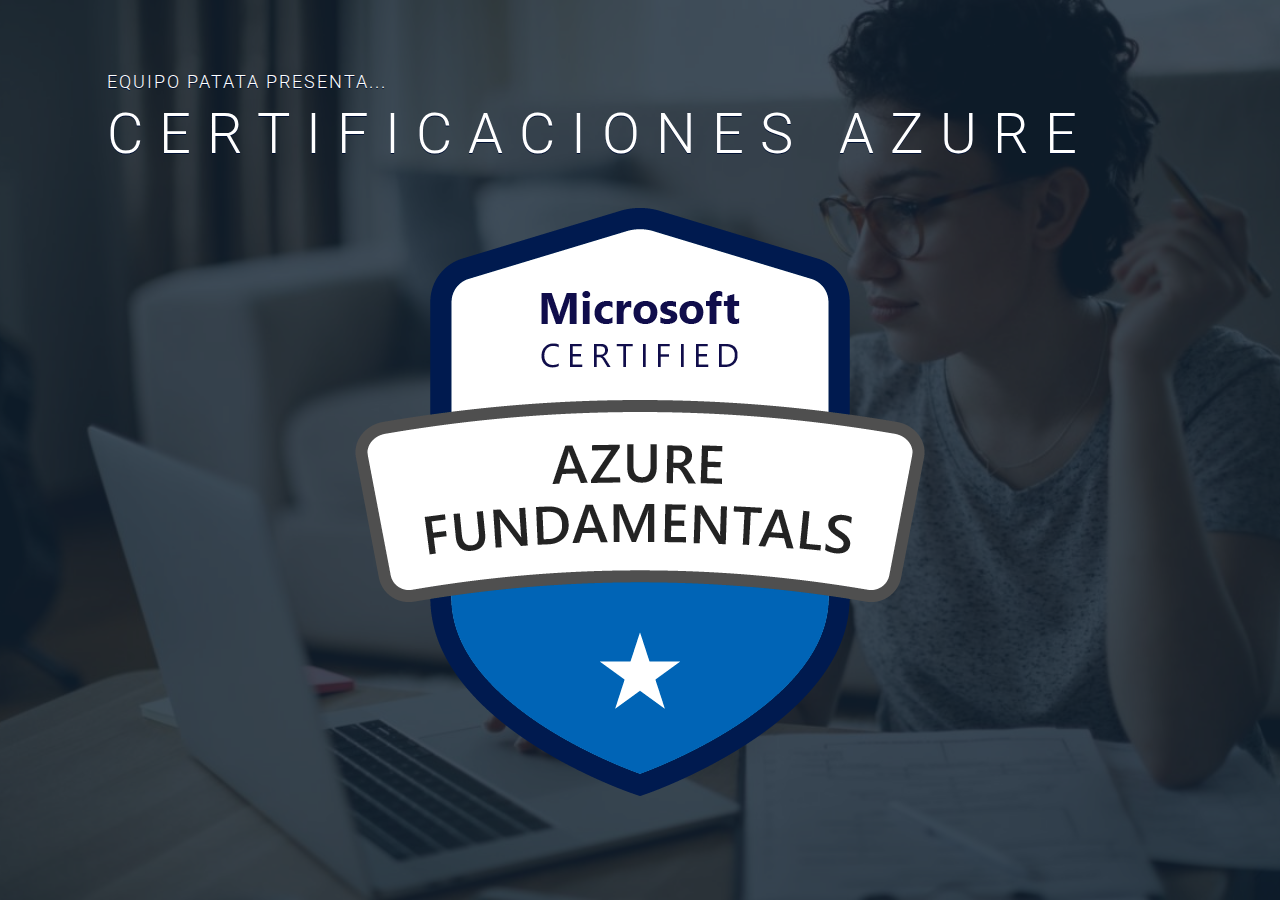
==== index.html @ 3c36c212 "slides añadidos" ====
<!doctype html>
<html lang="es" prefix="og: http://ogp.me/ns#">
  <head>
    <meta charset="utf-8">
    <meta name="viewport" content="width=device-width, initial-scale=1">
    <link rel="shortcut icon" href="static/images/favicons/azure.png">
    <!-- SEO -->
    <title>Certificaciones Azure</title>
    <meta name="description" content="Certificaciones Azure">

    <!-- URL CANONICAL -->
    <!-- <link rel="canonical" href="http://your-url.com/"> -->

    <!-- Google Fonts -->
    <link href="https://fonts.googleapis.com/css?family=Roboto:100,100i,300,300i,400,400i,700,700i%7CMaitree:200,300,400,600,700&amp;subset=latin-ext" rel="stylesheet">

    <!-- CSS WebSlides -->
    <link rel="stylesheet" type='text/css' media='all' href="static/css/webslides.css">

    <!-- Optional - CSS SVG Icons (Font Awesome) -->
    <link rel="stylesheet" type='text/css' media='all' href="static/css/svg-icons.css">

    <!-- Android -->
    <meta name="mobile-web-app-capable" content="yes">
    <meta name="theme-color" content="#333333">

  </head>
  <body class="fondo1">

    <main role="main">
      <article id="webslides" class="vertical">
        <!-- Quick Guide
          - Each parent <section> in the <article id="webslides"> element is an individual slide.
          - Vertical sliding = <article id="webslides" class="vertical">
          - <div class="wrap"> = container 90% / <div class="wrap size-50"> = 45%;
        -->

        <section class="bg-black-blue aligncenter">
          <span class="background dark" style="background-image:url(./static/images/background.jpeg)"></span>
            <!--.wrap = container (width: 90%) with fadein animation -->
            <div class="wrap">
              <p class="text-subtitle">Equipo patata presenta...</p>
              <h1 class="text-landing">Certificaciones Azure</h1>
              <p><img class="aligncenter" src="./static/images/logos/azure.png"> </p>
            </div>
            <!-- .end .wrap -->
          </section>
        <section>
            <ul class="flexblock border">
                <li>
                  <!--div required = padding li or li>a-->
                  <div>
                    <h3><a href="#slide=3">Certificación Azure AZ-900</a></h3>
                    <ol>
                      <li class="alignleft"><img src="static/images/logos/AZ900FUN.png" alt="AZ-900" width="150"></li>
                    </ol>
                  </div>
                </li>
                <li>
                    <!--div required = padding li or li>a-->
                    <div>
                      <h3><a href="#slide=36">Certificación Azure AZ-104</a></h3>
                      <ol>
                        <li><img src="static/images/logos/AZ-104.png" alt="AZ-104" width="150" text-align="center"></li>
                      </ol>
                    </div>
                  </li>
            </ul>
        </section>
        <section>
          <!--.wrap = container (width: 90%) -->
          <div class="wrap size-50 aligncenter">
            <h2 style="text-align: center;"><strong>Certificación Azure AZ-900</strong></h2>
            <img class="aligncenter" src="static/images/logos/AZ900FUN.png" alt="AZ-900" width="300">
            </section><section>
            <h2><strong>Descripción de la informatica en la nube</strong></h2>
            <h4>Definicion de informatica en la nube</h4>
            <p>La informatica en la nube es la prestacion de servicios informaticos (software, base de datos, servidores y conexiones a red), a traves de internet.
              Esto significa que los usuarios finales pueden acceder a software y aplicaciones desde cualquier punto donde se encuentren.</p>
            <h4>Descripcion del modelo de responsabilidad compartida</h4>
            <p>El modelo de responsabilidad compartida son las preocupaciones de seguridad que enfrenta el proveedor independientemente del modelo de servicio y las preocupaciones de seguridad que enfrenta el cliente que utiliza el servicio en la nube
              La seguridad de la nube es responsabilidad del CSP, y la seguridad en la nube es de los clientes</p>
              <h4>Definición de modelos de nube, incluidos públicos, privados e híbridos</h4>
            <p>Un modelo de implementacion en la nube es una “configuracion” de los parametros del entorno de la nube, como el tamaño de almacenamiento, la accesibilidad y el propietario.</p>
          </section>
          <section>
            <h4>Existen tres modelos principales:</h4>
            <ul>
              <li><strong>Nube pública</strong>
              <ul><li>La nube publica esta disponible para todo el mundo y los datos se almacenan en servidores de terceros como podria ser los servidores de Azure</li>
              <li>Una ventaja podria ser que los clientes no compran su propio hardware (servidores)</li>
              <li>Una desventaja es que los datos se almacenan en servidores externos y no sabemos donde se guardan los datos y quien tiene acceso a ellos.</li></ul>
            </li>
            </ul>
            <ul>
              <li><strong>Nube privada</strong>
              <ul>
                  <ul><li>La nube privada solo esta disponible para una empresa, los datos se almacenan dentro del firewall</li></ul>
              <li>Una ventaja es que solo un conjunto de personas tienen el permiso para acceder a los datos</li>
              </ul></li>
            </ul>
            <ul>
              <li><strong>Nube hibrida</strong>
              <ul><li>La nube hibrida utiliza las nubes privadas para almacenar los datos mas sensibles y nubes publicas para las menos sensibles</li>
              <li>Este modelo solo lo implementan las compañias que suelen dividir sus datos.</li></ul>
              </li>
              <li style="text-align: center;list-style-type: none;"><img src="static/images/Red.svg" alt="Red" width="500"></li>
            </ul>
            </section><section>
            <h3 style="text-align: center;"><strong>Identificación de los casos de uso adecuados para cada modelo de nube</strong></h3>
            <ul>
              <li style="text-align: center;list-style-type: none;"><strong>Las nubes publicas:</strong></li>
              <li>Aplicaciones web, sitios estaticos, desarrollo y pruebas, big data y analisis, aplicaciones de IoT</li>
              <li>ofrece escalabilidad y recursos compartidos</li>
            </ul>
            <ul>
              <li style="text-align: center;list-style-type: none;"><strong>Las nubes privadas:</strong></li>
              <li>Industrias reguladas, cargas de trabajo críticas, seguridad sensible y aplicaciones personalizadas o heredadas</li>
              <li>Proporciona mayor control y seguridad</li>
            </ul>
            <ul>
              <li style="text-align: center;list-style-type: none;"><strong>Las nubes híbridas:</strong></li>
              <li>Útil para cargas de trabajo con escalabilidad variable, recuperación ante desastres, seguridad y aplicaciones que requieren baja latencia</li>
              <li>Combina las caracteristicas de las nubes publicas y privadas</li>
            </ul>
            </section><section>
            <h4><strong>Descripción del modelo basado en el consumo</strong></h4>
            <p>El modelo basado en el consumo es un enfoque en el cual los recursos informaticos se utilizan según la demanda y se pagan en funcion del uso.</p>
            <p>En lugar de pagar por recursos fijos o capacidades preestablecidas, los clientes pagan solo por los recursos que realmente consumen.</p>
            <h4><strong>Comparación de los modelos de precios en la nube</strong></h4>
            <table>
              <tr>
                <th>Servicio/Proveedor</th>
                <th>AWS</th>
                <th>Azure</th>
                <th>GCP</th>
              </tr>
              <tr>
                <td colspan="4"><p style="text-align: center;">Computación (VM)</p></td>
              </tr>
              <tr>
                <td>Instancia EC2 (por hora)</td>
                <td>Desde $0.01</td>
                <td>Desde $0.008</td>
                <td>Desde $0.006</td>
              </tr>
              <tr>
                <td  colspan="4"><p style="text-align: center;">Almacenamiento</p></td>
              </tr>
              <tr>
                <td>Almacenamiento S3 (por GB/mes)</td>
                <td>Alrededor de $0.023</td>
                <td>Alrededor de $0.0185</td>
                <td>Alrededor de $0.2</td>
              </tr>
              <tr>
                <td>Almacenamiento de Blobs (por GB/mes)</td>
                <td>Alrededor de $0.03</td>
                <td>Alrededor de $0.03</td>
                <td>Alrededor de $0.026</td>
              </tr>            
            </table>
            </section><section>
            <h3><strong>Descripción de la informática sin servidor (FaaS)</strong></h3>
            <p>Se trata de un modelo de desarrollo directamente en la nube sin la necesidad de gestionar servidores.
            <br>En lugar de tener que gestionar servidores todo el tiempo, escriben funciones que se ejecutan solo cuando se necesitan, en respuesta a eventos específicos.
            <br>Las funciones se ejecutan en respuesta a eventos como solicitudes web o cambios en la base de datos.</p>
            <h2><strong>Descripción de las ventajas de usar servicios en la nube</strong></h2>
            <ul>
              <li>Descripción de las ventajas de la alta disponibilidad y la escalabilidad en la nube</li>
              <li>Descripción de las ventajas de la confiabilidad y la previsibilidad en la nube</li>
              <li>Descripción de las ventajas de la seguridad y la gobernanza en la nube</li>
              <li>Descripción de las ventajas de la capacidad de administración en la nube</li>
              </section><section>
              <li style="text-align: center;list-style-type: none;"><h4>Descripción de las ventajas de la alta disponibilidad y la escalabilidad en la nube</h4></li>
              <li>La alta disponibilidad es la capacidad de un sistema para estar continuamente funcionando durante un período largo o permamanente donde se garantiza al 99%.</li>
              <li style="text-align: center;list-style-type: none;"><img src="static/images/Whatsapp.png" alt="Whatsapp" width="350"></li>
              <li>La escalabilidad permite tener una cantidad de espacio suficiente para no tener que preocuparnos .</li>
              <li style="text-align: center;list-style-type: none;"><img src="static/images/Stonks.png" alt="Stonks" width="350"></li>
            </ul>
            </section><section>
            <ul>
              <li style="text-align: center;list-style-type: none;"><h4>Descripción de las ventajas de la confiabilidad y la previsibilidad en la nube</h4></li>
              <li><p>La confiabilidad es lo que permite darnos la seguridad ante un possible error u otro tipo de acciones al 99%.</p></li>
              <li style="text-align: center;list-style-type: none;"><img src="static/images/Red.png" alt="Red" width="300"></li>
              <li style="text-align: center;list-style-type: none;"><p><strong>La previsibilidad se centra darnos una experiencia positiva.</strong></p></li>
              <li style="text-align: center;list-style-type: none;"><img src="static/images/PokemonGo.png" alt="PokemonGo" width="400"></li>
            </ul>
          </section><section>
            <ul>
              <li style="text-align: center;list-style-type: none;"><h4>Descripción de las ventajas de la seguridad y la gobernanza en la nube</h4></li>
              <li><p>La seguridad en la nube tiene el fin de garantizar la protección de los datos.</p></li>
              <li style="text-align: center;list-style-type: none;"><img src="static/images/Fortnite.png" alt="Fortnite" width="400"></li>
              <li style="text-align: center;list-style-type: none;"><p><strong>La gobernanza de la nube es un conjunto de reglas, procesos e informes que guían a su organización a seguir las prácticas recomendadas.</strong></p></li>
            </ul>
            <ul>
            </section><section>
              <li style="text-align: center;list-style-type: none;"><h4>Descripción de las ventajas de la capacidad de administración en la nube</h4></li>
              <li>La capacidad en la nube es la cantidad de espacio que se nos otorga y tenemos como ventaja:</li>
              <li>Copias de seguridad.</li>
              <li>Seguridad y respaldo de datos.</li>
              <li>Reducción de costos operativos.</li>
              <li>Flexibilidad en precios y escalabilidad.</li>
              <li>Usabilidad y accesibilidad.</li>
              <li>Simplifica el trabajo remoto. </li>
              <li>Múltiples usuarios.</li>
              <li style="text-align: center;list-style-type: none;"><p><strong>La administración en la nube es un proceso de mantener el control  de la infraestructura, los recursos y los servicios de computación en la nube en entornos de nube.</p></strong></li>
            </ul>
          </section><section>
            <h2><strong>Descripción de los tipos de servicio en la nube</strong></h2>
            <ul>
              <li>Descripción de la infraestructura como servicio (Iaas)</li>
              <li>Descripción de la plataforma como servicio (PaaS)</li>
              <li>Descripción del software como servicio (SaaS)</li>
              <li style="text-align: center;list-style-type: none;"><img src="static/images/img1.png" alt="img1" width="500"></li>
            </section><section>
              <li style="text-align: center;list-style-type: none;"><h4>Descripción de la infraestructura como servicio (Iaas)</h4></li>
              <li>Consiste en  alquilar servicios de infraestructura en la nube como servicios individuales de un proveedor de servicios en la nube, incluidos servidores, máquinas virtuales, recursos de redes y almacenamiento.</li>
              <li style="text-align: center;list-style-type: none;"><p><strong>Un ejemplo claro que tenemos es Pc componentes.</strong></p></li>
              <li style="text-align: center;list-style-type: none;"><img src="static/images/PcComponentes.png" alt="PcComponentes" width="250"></li>
            </ul>
          </section><section>
            <ul>
              <li style="text-align: center;list-style-type: none;"><h4>Descripción de la plataforma como servicio (PaaS)</h4></li>
              <li><p>Consiste es un entorno en la nube integral que incluye todo lo que los desarrolladores necesitan para crear, ejecutar y gestionar aplicaciones, desde servidores y sistemas operativos hasta redes, almacenamiento, middleware, herramientas y más.</p></li>
              <li style="text-align: center;list-style-type: none;"><p><strong>Un ejemplo claro que tenemos es Google Workspace  , basicamente pagamos por una plataforma que contiene ciertas aplicaciones como el drive o el correo electronico y otras herramientas de colaboración.</strong></p></li>
              <li style="text-align: center;list-style-type: none;"><img src="static/images/GoogleWorkspace.png" alt="GoogleWorkspace" width="400"></li>
              <li style="text-align: center;list-style-type: none;"><p><strong>Otro ejemplo claro que tenemos es Microsoft Azure App Service , basicamente tambien pagamos por una plataforma que nos aporta crear y alojar aplicaciones web, back-ends móviles y API RESTful en el lenguaje de programación que sea sin tener que administrar la infraestructura.</strong></p></li>
              <li style="text-align: center;list-style-type: none;"><img src="static/images/AzureAppService.png" alt="AzureAppService" width="200"></li>
            </ul>
          </section><section>
            <ul>
              <li style="text-align: center;list-style-type: none;"><h4>Descripción del software como servicio (SaaS)</h4></li>
              <li><p>Es un modelo de software basado en la nube que ofrece aplicaciones a los usuarios finales a través de un navegador de Internet.</p></li>
              <li style="text-align: center;list-style-type: none;"><p><strong>Un ejemplo claro que tenemos es netflix, basicamente lo que se hace es alquilar mensualmente o anuealmente un software a provedores de servicios externos.</strong></p></li>
              <li style="text-align: center;list-style-type: none;"><img src="static/images/Netflix.png" alt="Netflix" width="300"></li>
              <li style="text-align: center;list-style-type: none;"><p><strong>Otro ejemplo claro que tenemos es Dazn, basicamente lo que se hace es alquilar mensualmente o anuealmente un software a provedores de servicios externos.</strong></p></li>
              <li style="text-align: center;list-style-type: none;"><img src="static/images/DAZN.png" alt="DAZN" width="250"></li>
            </ul>
          </section><section>
            <h2><strong>Descripción de los principales componentes arquitectónicos de Azure</strong></h2>
            <ul>
              <li>Describir las regiones de Azure, los pares de regiones y las regiones soberanas</li>
              <li>Describir las zonas de disponibilidad</li>
              <li>Describir los centros de datos de Azure</li>
              <li>Descripción de los recursos y grupos de recursos de Azure</li>
              <li>Describir las suscripciones</li>
              <li>Describir los grupos de administración</li>
            </ul>
            <h4>Describir las regiones de Azure, los pares de regiones y las regiones soberanas</h4>
            <p><strong>Hay muchas regiones en todos los continentes que proporcionan alta disponibilidad para proteger las aplicaciones y los datos frente a errores del centro de datos.</strong></p>
            <ul>
              <li style="text-align: center;list-style-type: none;"><img src="static/images/maparedes.png" alt="maparedes" width="300"></li>
            </ul>
            <p><strong>Las regiones soberanas son Azure China 21Vianet y Azure Government - EE. UU.</strong></p>
          </section><section>
            <h4><strong>Describir las zonas de disponibilidad</strong></h4>
            <p>Las zonas de disponibilidad son grupos separados de centros de datos dentro de una región. 
              Las zonas de disponibilidad están lo suficientemente cerca para tener conexiones de baja latencia a otras zonas de disponibilidad.</p>
            <ul>
              <li style="text-align: center;list-style-type: none;"><img src="static/images/maparedes.png" alt="maparedes" width="300"></li>
            </ul>
            <h4><strong>Describir los centros de datos de Azure</strong></h4>
            <p>Un centro de datos de Azure basicamente es un edificio muy grande en el que se encuentran ubicados los equipos informáticos necesarios para procesar y almacenar toda la información de un negocio.</p>
            <ul>
              <li style="text-align: center;list-style-type: none;"><img src="static/images/Servidores.png" alt="Servidores" width="300"></li>
            </ul>
          </section><section>
            <h4><strong>Descripción de los recursos y grupos de recursos de Azure</strong></h4>
            <p>Los recursos son elementos administrables que están disponibles a través de Azure.</p>
            <p>Un grupo de recursos es un contenedor que almacena los recursos relacionados con una solución de Azure.</p>
            <ul>
              <li style="text-align: center;list-style-type: none;"><img src="static/images/Administracion.png" alt="Administracion" width="400"></li>
            </ul>
            <h4><strong>Describir las suscripciones</strong></h4>
            <p>Las suscripciones de Azure son una agrupación de recursos con un propietario asignado que es responsable de la facturación y de la administración de los permisos.</p>
            <ul>
              <li style="text-align: center;list-style-type: none;"><img src="static/images/suscripciones.png" alt="suscripciones" width="400"></li>
            </ul>
          </section><section>
            <h4><strong>Describir los grupos de administración</strong></h4>
            <p>Los grupos de administración son contenedores que ayudan a administran el acceso, las directivas y el cumplimiento de varias suscripciones.</p>
            <ul>
              <li style="text-align: center;list-style-type: none;"><img src="static/images/GruposAdministracion.png" alt="GruposAdministracion" width="550"></li>
            </ul>
          </section><section>
            <h2><strong>Descripcion de los servicios de proceso y redes de Azure</strong></h2>
            <p>Comparación de los tipos de proceso, incluidos los contenedores, las máquinas virtuales y las funciones</p>
            <h4>Máquinas Virtuales (VMs):</h4>
            <p>Este servicio proporciona maquinas virtuales en la nube</p>
            <ul>
              <li style="text-align: center;list-style-type: none;"><img src="static/images/Vms.png" alt="Vms" width="500"></li>
            </ul>
          </section><section>
            <h4>Azure Kubernetes Service (AKS):</h4>
            <p>Este servicio simplifica la implementacion y administracion de aplicaciones en contenedores</p>
            <ul>
              <li style="text-align: center;list-style-type: none;"><img src="static/images/AKS.png" alt="AKS" width="300"></li>
            </ul>
          </section><section>
            <h4>Azure Container Instances (ACI):</h4>
            <p>Permite ejecutar contenedores sin tener que gestionar la infraestructura subyacente.</p>
            <ul>
              <li style="text-align: center;list-style-type: none;"><img src="static/images/ACI.png" alt="ACI" width="300"></li>
            </ul>
            <h4>Azure App Service:</h4>
            <p>Proporciona una plataforma completamente administrada para el desarrollo, la implementación y la escalabilidad de aplicaciones web.</p>
            <ul>
              <li style="text-align: center;list-style-type: none;"><img src="static/images/AzureAppService.png" alt="AzureAppService" width="300"></li>
            </ul>
          </section><section>
            <h2><strong>Descripción de las opciones de máquina virtual, como Azure Virtual Machines, Azure Virtual Machine Scale Sets, conjuntos de disponibilidad y Azure Virtual Desktop</strong></h2>
            <h4>Azure Virtual Machines (VM):</h4>
            <p>son máquinas virtuales flexibles que se ejecutan en la nube de Microsoft Azure.</p>
            
            <h4>Azure Virtual Machine Scale Sets:</h4>
            <p>Permite implementar y administrar un conjunto de maquinas virtuales identicas. Estos se escalan automaticamente según la carga de trabajo.</p>
            
            <h4>Conjuntos de disponibilidad (Availability Sets):</h4>
            <p>Estos ayudan a garantizar la alta disponibilidad y la toleranciaa a fallos de las aplicaciones que se ejecutan en las maquinas virtuales:
              Estan diseñados para distribuir las maquinas de una manera en la que reduzca el riesgo de fallos</p>
            </section><section>
              <h2><strong>Descripción de los recursos necesarios para las máquinas virtuales</strong></h2>
            <p>Depende del uso al que le vayas a dar a la maquinas virtuales.</p>
            <p>Por ejemplo, las MV Serie A las mas usadas son:</p>

            <table>
              <tr>
                <th>Serie A</th>
                <th>Configuración de CPU:</th>
                <th>Configuración de Memoria:</th>
                <th>Almacenamiento:</th>
              </tr>
              <tr>
                <td>Standard_A2</td>
                <td>Núcleos de CPU: 2.</td>
                <td>RAM: 4 GB.</td>
                <td>Disco Temporal: 20 GB (SSD).</td>
              </tr>
              <tr>
                <td>Standard_A4</td>
                <td>Núcleos de CPU: 8.</td>
                <td>RAM: 14 GB.</td>
                <td>Disco Temporal: 40 GB (SSD).</td>
              </tr>
              <tr>
                <td>Standard_A8</td>
                <td>Núcleos de CPU: 8.</td>
                <td>RAM: 56 GB.</td>
                <td>Disco Temporal: 160 GB (SSD).</td>
              </tr>            
            </table>
          </section><section>
            <p>De las Series B son:</p>

            <table>
              <tr>
                <th>Serie B</th>
                <th>Configuración de CPU:</th>
                <th>Configuración de Memoria:</th>
                <th>Almacenamiento:</th>
              </tr>
              <tr>
                <td>Standard_B2s</td>
                <td>Núcleos de CPU: 2.</td>
                <td>RAM: 4 GB.</td>
                <td>Disco Temporal: 16 GB (SSD).</td>
              </tr>
              <tr>
                <td>Standard_B4ms</td>
                <td>Núcleos de CPU: 4.</td>
                <td>RAM: 16 GB.</td>
                <td>Disco Temporal: 32 GB (SSD).</td>
              </tr>
              <tr>
                <td>Standard_B8ms</td>
                <td>Núcleos de CPU: 8.</td>
                <td>RAM: 32 GB.</td>
                <td>Disco Temporal: 64 GB (SSD).</td>
              </tr>            
            </table>
            <p>De las Serie F son:</p>

            <table>
              <tr>
                <th>Serie F</th>
                <th>Configuración de CPU:</th>
                <th>Configuración de Memoria:</th>
                <th>Almacenamiento:</th>
              </tr>
              <tr>
                <td>Standard_F4s</td>
                <td>Núcleos de CPU: 4.</td>
                <td>RAM: 8 GB.</td>
                <td>Disco Temporal: 32 GB (SSD).</td>
              </tr>
              <tr>
                <td>Standard_F8s</td>
                <td>Núcleos de CPU: 8.</td>
                <td>RAM: 16 GB.</td>
                <td>Disco Temporal: 64 GB (SSD).</td>
              </tr>
              <tr>
                <td>Standard_F16s</td>
                <td>Núcleos de CPU: 16.</td>
                <td>RAM: 32 GB.</td>
                <td>Disco Temporal: 128 GB (SSD).</td>
              </tr>            
            </table>
          </section><section>
            <h2>Descripción de las opciones de hospedaje de aplicaciones, incluidas las aplicaciones web, los contenedores y las máquinas virtuales</h2>
            <p>Azure proporciona diferentes formas de hospedar y ejecutar las aplicaciones en funcion de sus necesidades.</p>
            <p>De las que mas se utilizan son:</p>
            <ul>
              <li>Azure App Service</li>
              <li>Azure Functions</li>
              <li>Azure Kubernetes Service (AKS)</li>
              <li>Azure Virtual Machines (VMs)</li>
              <li>Azure Batch</li>
            </ul>
            <p>Una opcion de hospedaje que nos deberia ser familiar es: (VMs).</p>
          </section><section>
            <p>Que son maquinas virtuales en la nube.</p>
            <ul>
              <li style="text-align: center;list-style-type: none;"><img src="static/images/Azure-Virtual-Machine-2.webp" alt="Azure-Virtual-Machine-2" width="300"></li>
            </ul>
          </section><section>
            <h3><strong>Descripción de las redes virtuales, incluido el propósito de Azure Virtual Networks, las subredes virtuales de Azure, el emparejamiento, Azure DNS, VPN Gateway y ExpressRoute</strong></h2>
            <p><strong>Azure Virtual Networks (Redes Virtuales de Azure):</strong></p>
            <p>Es un servicio de azure que permite crear redes privadas en la nube, proporciona aislamiento de recursos, control sobre la conectividad y una extension de la infraestructura de red local a la nube</p>
            <p><strong>Subredes virtuales de Azure:</strong></p>
            <p>puedes dividir las redes en subredes para organizar y segmentar los recursos dentro de la virtualNet.</p>
            <p><strong>Emparejamiento de Red (VNet Peering):</strong></p>
            <p>permite conectar dos virtualNets dentro de la misma region de azure, esto facilita la comunicación directa entre recursos de VNets emparejadas ( como si estuviesen en la misma red)</p>
          </section><section>
            <p><strong>Azure DNS:</strong></p>
            <p>Este servicio proporciona nombres de dominio en la nube.</p>
            <p><strong>VPN Gateway:</strong></p>
            <p>Este servicio permite establecer conexiones seguras y cifradas entre redes locales y redes virtuales de azure</p>
            <p><strong>ExpressRoute:</strong></p>
            <p>Este servicio permite una conexión desde la infraestructura local hasta Microsoft, para tener una conexion mas rapida, mas fiable y con menor lllatencia en comparacion a el acceso publico a traves de internet</p>
          </section><section>
            <h4>Definir puntos de conexión públicos y privados</h4>
            <p><strong>Puntos de conexión públicos:</strong></p>
            <p>Son como se exponen los servicios y recursos a través de la Internet pública. Los usuarios y aplicaciones pueden acceder a estos servicios utilizando direcciones IP públicas</p>
            <p><strong>Ejemplo:</strong></p>
            <p>Un sitio web público hospedado en Azure App Service con una dirección URL accesible desde Internet</p>
            <p><strong>Puntos de conexión Privados:</strong></p>
            <p>Se refiere a la configuración de servicios y recursos para que solo sean accesibles desde redes privadas</p>
            <p><strong>Ejemplo:</strong></p>
            <p>Una base de datos en Azure configurada con un punto de conexión privado solo accesible desde dentro de una red virtual específica</p>
          </section><section>
            <h2><strong>Descripción de los servicios de almacenamiento de Azure</strong></h2>
            <ul>
              <li>Comparación de los servicios de almacenamiento de Azure</li>
              <li>Descripción de los niveles de almacenamiento</li>
              <li>Descripción de las opciones de redundancia</li>
              <li>Descripción de las opciones de la cuenta de almacenamiento y los tipos de almacenamiento</li>
              <li>Identificación de opciones para mover archivos, incluidos AzCopy, Explorador de Azure Storage y Azure File Sync</li>
              <li>Descripción de las opciones de migración, incluidas Azure Migrate y Azure Data Box</li>
            </ul>
            <h4><strong>Comparación de los servicios de almacenamiento de Azure</strong></h4>
            <p>Si comparamos los servicios de almacenamiento de Azure por ejemplo con los de AWS básicamente es que Amazon tiene una mayor cuota de mercado en la nube que Azure. 
              AWS ofrece más productos y servicios en la nube que Azure.</p>
            <h4><strong>Descripción de los niveles de almacenamiento</strong></h4>
            <p>Los niveles de almacenamiento se usan para que pueda almacenar los datos de blobs de la manera más rentable en función de cómo se usen.</p>
          </section><section>
            <h4><strong>Descripción de las opciones de redundancia</strong></h4>
            <p>Las opciones de redundancia garantiza que tus datos estarán disponibles incluso durante una interrupción regional.</p>
            <p>En caso de interrupción se podra conectar a otra zona cercana.</p>
            <ul>
              <li style="text-align: center;list-style-type: none;"><img src="static/images/GlobalDataCenter.png" alt="GlobalDataCenter" width="600"></li>
            </ul>
          </section><section>
            <h4><strong>Descripción de las opciones de la cuenta de almacenamiento y los tipos de almacenamiento</strong></h4>
            <p>La cuenta de almacenamiento proporciona un espacio de nombres único para los datos de Azure Storage que es accesible desde cualquier lugar del mundo mediante HTTP o HTTPS.</p>
            <p>Tipos de almacenamiento:</p>
            <ul>
              <li>Almacenamiento de archivos para acceso distribuido.</li>
              <li>Streaming de audio y vídeo.</li>
              <li>Almacenamiento de datos para copia de seguridad y restauración, recuperación ante                                                         desastres y archivado.</li>
              <li>Almacenamiento de datos para el análisis en local o en un servicio hospedado de Azure.</li>
            </ul>
            <h4><strong>Identificación de opciones para mover archivos, incluidos AzCopy, Explorador de Azure Storage y
              Azure File Sync</strong></h4>
              <p>Azure File Sync transforma Windows Server en una caché rápida de los recursos compartidos de archivos de Azure.</p>
              <p>Explorador de Azure Storage nos permite buscar cualquier tipo de archivo de azure.</p>
              <p>Azure File Sync permite la sincronización de Windows Server con un recurso compartido de archivos de Azure.</p>
            
              <h4><strong>Descripción de las opciones de migración, incluidas Azure Migrate y Azure Data Box</strong></h4>
              <p>La migracion a la nube es el proceso de mover las aplicaciones y los datos desde una ubicación.<br>
              Azure Migrate proporciona un centro de conectividad para realizar el seguimiento de la detección, evaluación y migración a Azure de las aplicaciones y cargas de trabajo locales.<br>
              Azure Data Box Gateway es una solución de almacenamiento que permite enviar fácilmente datos a Azure.</p>
            </section><section>
              <h2><strong>Descripción de la identidad, el acceso y la seguridad de Azure</strong></h2>
              <h4><strong>Descripción de los servicios de directorio en Azure, incluidos Microsoft Entra ID y Microsoft Entra Domain Services</strong></h4>
              <p>
                Microsoft Entra ID es una solución de gestión de acceso e identidad basada en la nube.

                Microsoft Entra Domain Services proporciona servicios de dominio a directorios (LDAP) y autenticación Kerberos/NTLM.
              </p>
              <h4><strong>Descripción de los métodos de autenticación en Azure, incluido el inicio de sesión único (SSO),la autenticación multifactor (MFA) y la autenticación sin contraseña</strong></h4>
                <p>
                  El SSO es un proceso de autenticación de usuarios que ahorra tiempo y es muy seguro.<br>
                  <img src="./static/images/SSO.png" width="500px" height="500px"><br>
                  MFA es un proceso de autentificación que agrega una capa de protección al proceso de inicio de sesión.<br>

                  La autentificación sin contraseña nos permite iniciar sesión sin tener que poner contraseña y pudiendo poner otro tipo de método de acceso como acceso biometrico.
                </p>
              </section><section>
              <h4><strong>Descripción de las identidades externas de Azure, incluidas las de negocio a negocio (B2B) y de
                negocio a cliente (B2C)</strong></h4>
                <p>
                  El B2B es una colaboración de Microsoft Entra que permite compartir de forma segura las aplicaciones y los servicios de su empresa con usuarios.<br>

                  El B2C es una solución de administración de acceso a las identidades de los clientes (CIAM) que permite que los clientes se registren e inicien sesión en sus aplicaciones.
                </p>
              <h4><strong>Describir el acceso condicional de Microsoft Entra</strong></h4>
                <p>
                  Es una herramienta que ayuda a organizaciones a controlar cómo los usuarios acceden a los recursos.
                </p>
              <h4><strong>Describir el control de acceso basado en roles (RBAC) de Azure</strong></h4>
                <p>
                  RBACes una función de seguridad para controlar el acceso de usuarios a tareas que están restringidas al superusuario.
                </p>
              <h4><strong>Descripción del concepto de Confianza cero</strong></h4>
                <p>
                  Es una estrategia de alto nivel que supone que las personas, los dispositivos y los servicios que intentan acceder a los recursos de la empresa, incluso aquellos dentro de la red, no son automáticamente de confianza.<br>
                  <img src="./static/images/ConfianzaCero.png" style="text-align: center;">
                </p>
              </section><section>
              <h4><strong>Descripción del propósito del modelo de defensa en profundidad</strong></h4>
                <p>
                  Basicamente consiste en usar varias medidas de seguridad para proteger la integridad de la información de Azure.<br>
                  <img src="./static/images/modelo defensa.png">
                </p>
              <h4><strong>Descripción del propósito de Microsoft Defender for Cloud</strong></h4>
                <p>
                  Proporciona información general sobre los ataques, eventos sospechosos y malintencionados que se producen en entornos en la nube.<br>
                  <img src="./static/images/DefenderCloud.png" width="500px" height="500px">
                </p>
              </section><section>
              <h2><strong>Descripción de la administración de costos en Azure</strong></h2>
              <h4><strong>Descripción de los factores que pueden afectar a los costos en Azure</strong></h4>
                <p>
                  Los cuatro principales factores de los costos son:
                    <ul>
                      <li>Desventajas de optimización de costos con confiabilidad</li>
                      <li>Desventajas de optimización de costos con seguridad</li>
                      <li>Desventajas de optimización de costos con excelencia operativa</li>
                      <li>Desventajas de optimización de costos con eficiencia del rendimiento</li>
                    </ul>
                    <img src="./static/images/Costos1.png" style="width: 550px; height: 400px;">
                </p>
              </section><section>
              <h4><strong>Comparación de la calculadora de precios y la calculadora del costo total de propiedad (TCO)</strong></h4>
                <p>
                  La calculadora de precios calcula el costo del clúster mientras que la TCO se encarga de evaluar los costes y beneficios directos e indirectos relacionados con la compra de cualquier componente de IT.
                </p>
              <h4><strong>Descripción de la funcion de administración de costos de Azure</strong></h4>
                <p>
                  Es el proceso en el que se planifican y controlan eficazmente los costos implicados en su negocio.
                </p>
              <h4><strong>Descripción de la finalidad de las etiquetas</strong></h4>
                <p>
                  La finalización de las etiquetas es ayudar a identificar los recursos en función de la configuración que sean importantes para su organización.
                </p>
              <h2><strong>Descripción de las características y herramientas de Azure para la gobernanza y el cumplimiento</strong></h2>
              <h4><strong>Descripción del propósito de Microsoft Purview en Azure</strong></h4>
                <p>
                  Microsoft purview tiene como objetivo proporcionar una solucion integral para la gestion, descubrimiento y gobierno de datos en las organizaciones, para facilitar la toma de decisiones.<br>
                  <img src="./static/images/Purview.png" style="width: 400px; height: 200px;">
                </p>
              </section><section>
              <h4><strong>Describir el propósito de Azure Policy</strong></h4>
                <p>
                  El principal proposito de Azure Policy es aplicar, auditar y garantizar que que se cumplen las politicas en nuestros recursos de la nube.<br>
                  <img src="./static/images/Azure Policy Modify Effect.png" style="width: 600px; height: 400px;">
                </p>
              <h4><strong>Describir el propósito de bloqueos de recursos</strong></h4>
                <p>
                  Los bloqueos de recursos de Azure tiene como proposito evitar la modificacion accidental o la eliminacion de recursos criticos en nuestro entorno en la nube.<br>
                </p>
              </section><section>
              <h2><strong>Descripción de las características y herramientas para administrar e implementar recursos de Azure</strong></h2>
              <h4><strong>Descripción de Azure Portal</strong></h4>
                <p>
                  Azure portal es la interfaz web principal para administrar recursos y servicios en la plataforma de azure. Además, ofrece una una interfaz intuitiva y fácil de usar para usuarios de diferentes niveles de experencia. <br>
                  <img src="./static/images/Azure Portal.png" style="width: 800px; height: 400px;">
                </p>
              </section><section>
              <h4><strong>Descripción de Azure Cloud Shell, incluida la Interfaz de la línea de comandos de Azure (CLI) de Azure y Azure PowerShell</strong></h4>
                <p>
                  <strong>Azure Cloud Shell</strong><br>
                  Es un entorno basado en la nube que permite a los usuarios utilizar los servicios de azure powershell o azure CLI sin necesidad de instalarlas en nuestras maquinas locales.<br>

                  <strong>CLI</strong><br>
                  Es una herramienta de lineas de comandos que permite a los usuarios interactuar con los servicios y recursos de Microsoft de Azure mediante comandos de texto.<br>

                  Los usuarios necesitan instalar la herramientas en su entorno local y registrarse con su cuenta de azure <br>

                  <strong>Azure PowerShell</strong><br>
                  Es un conjunto de modulos y comandos que permiten a los usuarios administrar y automatizar recursos en Microsoft Azure utilizando PowerShell.<br>
                </p>
              <h4><strong>Descripción del propósito de Azure Arc</strong></h4>
                <p>
                  Azure Arc es una tecnologia de microsoft que extiende la administracion y los servicios de azure mas alla del entorno de la nube pública.<br>

                  Su principal próposito es permitir que las organizaciones puedan extender las capacidades de azure a sus entornos locales, multi-nube y de borde, para brindarles una administración y operación en todas su infraestructura.
                </p>
              <h4><strong>Descripción de la infraestructura como código (IaC)</strong></h4>
                <p>
                  Es una metodología que transforma la forma en que se crea y gestiona la infraestructura utilizando código, brindando beneficios en términos de automatización, consistencia, escalabilidad y colaboración en el desarrollo y operación de sistemas.
                </p>
              </section><section>
              <h4><strong>Descripción de las plantillas de Azure Resource Manager (ARM) y ARM</strong></h4>
                <p>
                  Es el servicio de aprovisionamiento y gestión de recursos en la nube de Microsoft Azure.<br>

                  Es un servicio que implementa plantillas, que son archivos JSON que definen la infraestructura y configuración de recursos que se implementarán en Azure.<br>
                  <img src="./static/images/AzureResource1.png">
                </p>
              <h2><strong>Descripción de las herramientas de supervisión de Azure</strong></h2>
              <h4><strong>Descripcion del propósito de Azure Advisor</strong></h4>
                <p>
                  Su propósito principal es ayudar a los usuarios a aprovechar al máximo sus inversiones en Azure, ofreciendo asesoramiento en áreas clave relacionadas con el rendimiento, la confiabilidad, la seguridad y los costos. <br>
                  <img src="./static/images/AzureAdvisor.png" height="300px" width="300px">
                </p>
              </section><section>
              <h4><strong>Descripcion de Azure Service Health</strong></h4>
                <p>
                  Es un servicio que te muestra en tiempo real como estan funcionando los servicios de Azure en todo el mundo.<br>

                  Su objetivo principal es proporcionar a los usuarios y organizaciones una visibilidad instantánea y detallada sobre la integridad y el rendimiento de los servicios en la nube de Azure. <br>
                  <img src="./static/images/AzureServiceHealt.png">
                </p>
              <h4><strong>Descripcion de Azure Monitor, como Log Analytics, alertas de Azure Monitor y Application insights</strong></h4>
                <p>
                  Azure Monitor es un conjunto integral de servicios de supervisión que ayuda a los usuarios a obtener información detallada sobre el rendimiento, la disponibilidad y la eficiencia operativa de sus aplicaciones y servicios en la nube.  <br>
              <h4><strong>Log Analytics</strong></h4>
                <p>
                  Log Analytics es un servicio que recopila y analiza registros (logs) generados por los recursos de Azure y otras fuentes.<br>

                  Su objetivo es proporcionar una visión centralizada de los datos de registros para poder buscar, analizar y identificar problemas en la nube. <br>
                </p>
              </section><section>
              <h4><strong>Alertas de Azure Monitor</strong></h4>
                <p>
                  Las alertas de Azure Monitor permiten a los usuarios definir condiciones específicas y recibir notificaciones cuando esas condiciones se cumplen.<br>

                  Estas permiten la detección temprana de problemas y la toma de medidas para la nube. <br>
                </p>

              <h4><strong>Application Insights</strong></h4>
                <p>
                  Application Insights se centra en la supervisión y el análisis del rendimiento de las aplicaciones..<br>

                  Este servicio proporciona insights (información) detallados sobre cómo se comportan y funcionan las aplicaciones, identificando cuellos de botella, errores y patrones de uso. <br>
                </p>
              <p><a href="#slide=2"><strong>Volver</strong></a></p>
        </section>
        <section>
          <!--.wrap = container (width: 90%) -->
          <div class="wrap size-50 aligncenter">
            <h2><strong>Certificación Azure AZ-104</strong></h2>
            <ul>
              <li style="text-align: center;list-style-type: none;"><img src="static/images/logos/AZ-104.png" alt="AZ-104" width="300"></li>
            </ul>
            <h2>Describir las regiones de Azure, los pares de regiones y las regiones soberanas</h2>
          </section><section>
            <p><strong>¿Qué es y para que sirve?</strong></p>
            <p>Este examen mide su capacidad para realizar las siguientes tareas técnicas: administrar las identidades y la gobernanza de Azure; implementar y administrar el almacenamiento; implementar y administrar recursos de proceso de Azure; implementar y administrar redes virtuales; y supervisar y mantener los recursos de Azure.</p>
            <h4><strong>Administrar usuarios y grupos de Microsoft Entra</strong></h4>
            <ul>
              <li><strong>Creación de usuarios y grupos</strong></li>
              <p>En nuestro Azure Active Directory podemos crear, añadir, eliminar y modificar los usuarios o grupos. Por ejemplo, en una empresa cada trabajador tiene su propio usuario y pertenecerá al grupo del departamento en el que trabaja.</p>
              <li style="text-align: center;list-style-type: none;"><img src="static/images/MicrosoftEntra.png" alt="MicrosoftEntra" width="600"></li>
            </section><section>
              <li><strong>Administración de propiedades de usuario y grupo.</strong></li>
              <p>El administrador podrá gestionar las propiedades que tendrá de cada grupo o usuarios, por ejemplo asignarle un nombre, contraseña, permisos, capetas compartidas, privilegios, tipos de grupos, etc.</p>
              <li style="text-align: center;list-style-type: none;"><img src="static/images/MicrosoftEntra2.png" alt="MicrosoftEntra2" width="600"></li>
              <li><strong>Administrar licencias en Microsoft Entra ID</strong></li>
              <p>Microsoft Entra ID es un servicio de administración de identidades y acceso basado en la nube que permite a los empleados acceder a recursos externos. Entre los recursos de ejemplo se incluyen Microsoft 365, Azure Portal y miles de otras aplicaciones SaaS.</p>
              <li style="text-align: center;list-style-type: none;"><img src="static/images/MicrosoftEntra3.png" alt="MicrosoftEntra3" width="600"></li>
              <p>El administrador puede asignar licencias a un grupo de usuarios que pertenecen a un departamento de una empresa, por ejemplo un grupo de seguridad en el que hay 1000 usuarios y le asigna licencias de Office 365 Enterprise E3 a todo el departamento. Después se debe comprobar en el apartado de licencias que se haya asignado correctamente.</p>
            </section><section>
              <li style="text-align: center;list-style-type: none;"><img src="static/images/MicrosoftEntra4.png" alt="MicrosoftEntra4" width="600"></li>
              <p>En el caso de que indique en su estado que ha habido un error podemos ver más información la columna asignaciones erróneas. La columna Motivo principal del error contiene la causa del error. Puede que un usuario ya tenga una licencia que le asigna otro grupo al que pertenece y esta nueva licencia que le otorga otro grupo entra en conflicto. Habría que quitarlo del grupo anterior para que Microsoft Entra ID se la asigne correctamente.</p>
              <li style="text-align: center;list-style-type: none;"><img src="static/images/MicrosoftEntra5.png" alt="MicrosoftEntra5" width="600"></li>
              <li><strong>Administración de usuarios externos.</strong></li>
              <p>La gestión de identidad y acceso (Control de acceso IAM) es un modo de saber quién es un usuario y qué tiene permiso para hacer. El administrador puede ponerle un rol, por ejemplo, de suscriptor a un usuario invitado y le dará los permisos que considere. Como que tenga acceso al un grupo específico.</p>
              <li style="text-align: center;list-style-type: none;"><img src="static/images/MicrosoftEntra6.png" alt="MicrosoftEntra6" width="600"></li>
            </section><section>
              <p>A través de el email del invitado se le enviará la notificación de la invitación, una vez termine se debe eliminar al usuario invitado de la asignación de roles y de Microsoft Entra ID</p>
              <li style="text-align: center;list-style-type: none;"><img src="static/images/MicrosoftEntra7.png" alt="MicrosoftEntra7" width="600"></li>
              <li style="text-align: center;list-style-type: none;"><img src="static/images/MicrosoftEntra8.png" alt="MicrosoftEntra8" width="600"></li>
            </section><section>
              <li><strong>Configuración del autoservicio de restablecimiento de contraseña (SSPR)</strong></li>
              <p>SSPR permite a los usuarios restablecer su contraseña de forma segura usando los mismos métodos que usan para la autenticación multifactor de Microsoft Entra sin necesidad de que intervenga el administrador o soporte técnico.</p>
              <li style="text-align: center;list-style-type: none;"><img src="static/images/SSPRUserFlow.png" alt="SSPRUserFlow" width="600"></li>
              <p>En las propiedades dentro de protección tenemos la opción de restablecimiento de contraseña, si no está visible el grupo que queremos indicamos que “ninguno” y seleccionaremos el grupo de Microsoft Entra, como SSPR-Test-Group.</p>
              <li style="text-align: center;list-style-type: none;"><img src="static/images/MicrosoftEntra9.png" alt="MicrosoftEntra9" width="600"></li>
            </section><section>
              <p>Luego en métodos de autentificación indicaremos el número de métodos queremos que use. Esta información la puede proporcionar el administrador o el usuario desde el portal de registro.</p>
              <li style="text-align: center;list-style-type: none;"><img src="static/images/Puntos.png" alt="Puntos" width="500"></li>
            </ul>
          </section><section>
            <h2>Administración del acceso de usuarios a los recursos de Azure</h2>
            <ul>
              <li>Administración de roles de Azure integrados.</li>
              <p>Las asignaciones de roles sirven para controlar el acceso a los recursos de Azure. El control de acceso se basa en el rol de Azure (Azure RBAC) tiene varios roles integrados de Azure que se pueden asignar a usuarios, grupos, entidades de servicio e identidades administradas.</p>
              <li style="text-align: center;list-style-type: none;"><img src="static/images/Azure.png" alt="Azure" width="600"></li>
              <p>Los roles integrados tienen unos permisos específicos para cada uno de ellos, si no satisfacen las necesidades concretas de la organización se pueden crear roles personalizados de Azure propios.
                Puede buscar permisos por palabra clave, como permisos de máquina virtual o de facturación. También puede descargar todos los permisos como un archivo CSV y, a continuación, buscar en este archivo.</p>
            </ul>
          </section><section>
            <h2>Administración del acceso de usuarios a los recursos de Azure</h2>
            <ul>
              <li><strong>Administración de roles de Azure integrados.</strong></li>
            </ul>
            <p>Las asignaciones de roles sirven para controlar el acceso a los recursos de Azure. El control de acceso se basa en el rol de Azure (Azure RBAC) tiene varios roles integrados de Azure que se pueden asignar a usuarios, grupos, entidades de servicio e identidades administradas.</p>
            <ul>
              <li style="text-align: center;list-style-type: none;"><img src="static/images/RBAC.png" alt="RBAC" width="600"></li>
            </ul>
            <p>Los roles integrados tienen unos permisos específicos para cada uno de ellos, si no satisfacen las necesidades concretas de la organización se pueden crear roles personalizados de Azure propios.</p>
          </section><section>
            <p>Puede buscar permisos por palabra clave, como permisos de máquina virtual o de facturación. También puede descargar todos los permisos como un archivo CSV y, a continuación, buscar en este archivo.</p>
            <ul>
              <li style="text-align: center;list-style-type: none;"><img src="static/images/Billing permissions.png" alt="Billing permissions" width="600"></li>
            </ul>
            <ul>
              <li><strong>Asignación de roles en distintos ámbitos y Interpretación de las asignaciones de acceso.</strong></li>
            </ul>
            <p>Los roles otorgan ciertos permisos, los cuales se pueden aplicar también según un ámbito y no se asigne a todo inquilino. Los recursos a los que se aplica una asignación de funciones también es un ámbito.</p>
            <ul>
              <li><strong>Ámbito Inquilino:</strong></li>
            </ul>
            <p>Los permisos o rol para una persona en concreto.</p>
            <ul>
              <li><strong>Ámbito administrativo:</strong></li>
            </ul>
            <p>Otorgar un rol a una unidad administrativa, por ejemplo Departamento de soporte técnico.</p>
            <ul>
              <li style="text-align: center;list-style-type: none;"><img src="static/images/FIMDEV.png" alt="FIMDEV" width="600"></li>
            </ul>
          </section><section>
            <ul>
              <li style="text-align: center;list-style-type: none;"><img src="static/images/Billing admin.png" alt="Billing admin" width="600"></li>
            </ul>
            <ul>
              <li>Ámbito en la aplicación:</li>
            </ul>
            <p>En este caso, hay que buscar la aplicación que deseamos y luego le aplicamos el rol, seleccionando a los usuarios o el grupo a los que se quiera asignar este rol. </p>
            <ul>
              <li style="text-align: center;list-style-type: none;"><img src="static/images/Testapp.png" alt="Testapp" width="600"></li>
            </ul>
          </section><section>
            <h2><strong>Implementación y administración de Azure Policy</strong></h2>
            <p>Azure Policy es un servicio de microsoft que nos permite administrar políticas de gestión y garantizar que se cumplan. Estas políticas pueden estar referidas a medidas de seguridad o incluso gestión de costes y recursos.</p>
            <ul>
              <li style="text-align: center;list-style-type: none;"><img src="static/images/AzurePolicy.png" alt="AzurePolicy" width="600"></li>
            </ul>
          </section><section>
            <h2><strong>Configuración de bloqueos de recursos</strong></h2>
            <p>Un administrador puede bloquear un recurso, grupo de recursos o suscripciones para que no puedan ser eliminados o modificados. Esto invalida los permisos que pueda tener un usuario.
              Esto podemos realizarlo a nivel gráfico añadiendo lo bloqueo a Eliminar y Solo Lectura. Y en línea de comandos se llama <strong>CanNotDelete</strong> y <strong>ReadOnly</strong>.</p>
              <ul>
                <li style="text-align: center;list-style-type: none;"><img src="static/images/ExampleGroup.png" alt="ExampleGroup" width="300"></li>
              </ul>
              <ul>
                <li style="text-align: center;list-style-type: none;"><img src="static/images/ProtetDocument.png" alt="ProtetDocument" width="600"></li>
              </ul>
            </section><section>
              <h2><strong>Aplicación y administración de etiquetas en recursos</strong></h2>
              <p>Las etiquetas son elementos que nos permiten identificar, a modo organizativo, los recursos. </p>
              <ul>
                <li style="text-align: center;list-style-type: none;"><img src="static/images/demoGroup.png" alt="demoGroup" width="600"></li>
              </ul>
              <ul>
                <li style="text-align: center;list-style-type: none;"><img src="static/images/EditTags.png" alt="EditTags" width="600"></li>
              </ul>
            </section><section>
              <h2><strong>Administración de grupos de recursos</strong></h2>
              <p>Un grupo de recursos nos permite almacenar de forma relacionada distintos recursos. Estos nos permiten ubicar los recursos en un mismo lugar.</p>
              <ul>
                <li style="text-align: center;list-style-type: none;"><img src="static/images/ResourceGroups.png" alt="ResourceGroups" width="600"></li>
              </ul>
              <h2><strong>Administración de suscripciones</strong></h2>
              <p>Las suscripciones permiten administrar y gestionar los servicios utilizados, permitiendo controlar los gastos, gestionar el acceso a los costos, organizar los recursos y mantener las políticas de la empresa, dentro de los límites definidos de facturación.</p>
              <ul>
                <li style="text-align: center;list-style-type: none;"><img src="static/images/Adminsuscripciones.png" alt="Adminsuscripciones" width="600"></li>
              </ul>
            </section><section>
              <h2><strong>Planificación para administrar costos de Azure</strong></h2>
              <p>Para calcular el coste de un servicio Azure podemos utilizar tres herramientas:</p>
              <ul>
                <li>Calculadora de precios de Azure</li>
                <li>Hoja de precios de Azure</li>
                <li>Portal de Azure</li>
              </ul>
              <h4><strong>Calculadora de precios</strong></h4>
              <ul>
                <li style="text-align: center;list-style-type: none;"><img src="static/images/CalculadoraPrecios.png" alt="CalculadoraPrecios" width="600"></li>
              </ul>
            </section><section>
              <h4><strong>Hoja de precios Azure</strong></h4>
              <ul>
                <li style="text-align: center;list-style-type: none;"><img src="static/images/HojaPreciosAzure.png" alt="HojaPreciosAzure" width="800"></li>
              </ul><h4><strong>Portal de Azure</strong></h4>
              <ul>
                <li style="text-align: center;list-style-type: none;"><img src="static/images/PortalAzure.png" alt="PortalAzure" width="600"></li>
              </ul>
            </section><section>
              <h2><strong>Supervisión de los costos de Azure</strong></h2>
              <p>Para supervisar los costos podemos utilizar dos herramientas:</p>
              <ul>
                <li>Análisis de costos</li>
                <li>Alertas de presupuesto y de costos</li>
              </ul>
              <h4><strong>Análisis de costos</strong></h4>
              <ul>
                <li style="text-align: center;list-style-type: none;"><img src="static/images/AnalisisCostes.png" alt="AnalisisCostes" width="600"></li>
              </ul>
            </section><section>
              <h4><strong>Alertas de presupuesto y de costos</strong></h4>
              <ul>
                <li style="text-align: center;list-style-type: none;"><img src="static/images/CostbyMonths.png" alt="CostbyMonths" width="600"></li>
              </ul>
              <h4><strong>Facturación</strong></h4>
              <ul>
                <li style="text-align: center;list-style-type: none;"><img src="static/images/Facturacion.png" alt="Facturacion" width="800"></li>
              </ul>
            </section><section>
              <h4><strong>Grupos de administración de Azure</strong></h4>
              <p>Los grupos de administración permiten aplicar directivas a un grupo. Estas directivas se aplicarían a las suscripciones y recursos anidados permitiendo únicamente realizar las tareas a los grupos permitidos.</p>
              <ul>
                <li style="text-align: center;list-style-type: none;"><img src="static/images/Management.png" alt="Management" width="600"></li>
              </ul>

              <h4><strong>Configuración de redes virtuales y firewalls de Azure Storage</strong></h2>
              <p>Permite configurar las reglas del firewall en tu cuenta de almacenamiento para permitir o denegar el acceso a determinadas direcciones IP o rangos de direcciones IP. Esto ayuda a asegurar que solo las aplicaciones o servicios específicos tengan acceso a tu almacenamiento.</p>
              <ul>
                <li style="text-align: center;list-style-type: none;"><img src="static/images/Configredes.png" alt="Configredes" width="600"></li>
              </ul>
            </section><section>
              <h4><strong>Creación y uso de tokens de firma de acceso compartido (SAS)</strong></h4>
              <p>Los tokens de firma de acceso compartido son una forma segura de proporcionar acceso limitado y temporal a recursos de almacenamiento. Puedes generar SAS tokens para los servicios de almacenamiento y especificar permisos, duración y condiciones de acceso.</p>
              <ul>
                <li style="text-align: center;list-style-type: none;"><img src="static/images/Tokens.png" alt="Tokens" width="600"></li>
              </ul>
              <h4><strong>Configuración de las directivas de acceso almacenadas</strong></h4>
              <p>Permite utilizar directivas de acceso almacenadas para definir reglas de acceso que se aplican a todos tus contenedores o recursos de almacenamiento. Esto facilita la gestión de permisos y la implementación consistente de políticas de seguridad.</p>
              <ul>
                <li style="text-align: center;list-style-type: none;"><img src="static/images/Directivasdeacceso.png" alt="Directivasdeacceso" width="600" height="300px"></li>
              </ul>
            </section><section>
              <h4><strong>Administración de las claves de acceso</strong></h4>
              <p>Una cuenta de Azure Storage usa como credenciales un nombre de cuenta y una clave. La clave se genera automáticamente y actúa como una contraseña y no como una clave criptográfica. Key Vault se utiliza para administrar las claves de la cuenta de almacenamiento, las regenera periódicamente en una cuenta de almacenamiento y proporciona tokens de firma de acceso compartido para el acceso delegado a los recursos de la cuenta de almacenamiento.</p>
              <ul>
                <li style="text-align: center;list-style-type: none;"><img src="static/images/Clavesdeacceso.png" alt="Clavesdeacceso" width="600"></li>
              </ul>
              <h4><strong>Configuración del acceso basado en identidad para Azure Files</strong></h4>
              <p>El acceso basado en identidad para Azure Files es la capacidad de controlar y administrar el acceso a los archivos almacenados en Azure Files utilizando identidades de Azure Active Directory. Esto permite una gestión más segura y centralizada de los permisos de acceso.</p>
            <h4><strong>Creación y configuración de cuentas de almacenamiento</strong></h4>
              <p>Una cuenta de almacenamiento proporciona un espacio para almacenar datos de Azure Storage (tablas, archivos, etc) y poder acceder a ellos desde cualquier parte utilizando HTTP o HTTPS.</p>
              <ul>
                <li style="text-align: center;list-style-type: none;"><img src="static/images/Cuentasdealmacenamiento.png" alt="Cuentasdealmacenamiento" width="600"></li>
              </ul>
              
            </section><section>
              <h4><strong>Redundancia de Azure Storage</strong></h4>
              <p>La redundancia nos garantiza que la cuenta de almacenamiento no pierde los datos en caso de errores de hardware, interrupciones en la corriente eléctrica o desastres naturales. Esto lo consigue haciendo copias de seguridad.<br>
              Existen distintos tipos de redundancia:
              <ul>
                <li><strong>Redundancia en la región primaria.</strong> Replica 3 veces los datos en la región primaria. Cuando una aplicación requiere alta disponibilidad se almacena en una región secundaria.
                  <li><p><strong>Almacenamiento con redundancia local.</strong></p><img src="static/images/Priaryregion.png" alt="Priaryregion" width="200"><p>Almacena de forma sincronizada los datos tres veces dentro de una única ubicación física. Es la opción más barata.</p></li>
                  <li><p><strong>Almacenamiento con redundancia de zona.</strong></p><img src="static/images/prymariregion2.png" alt="prymariregion2" width="200"><p>Almacena los datos tres veces, pero en distintas zonas disponibles de Azure. </p></li>
                </li>
              </ul>
            </section><section>
              <p><strong>Redundancia en una región secundaria. </strong>Guarda una de las copias realizadas en la región principal en una región secundaria a muchos kilometros de distancia, así en caso de apagones generales o problemas a gran escala sigue estando disponible el recurso.</p>
              <ul>
                <li style="text-align: center;list-style-type: none;"><img src="static/images/Prymarisecondaryregion.png" alt="Prymarisecondaryregion" width="600"></li>
              </ul>
              <ul>
                <li style="text-align: center;list-style-type: none;"><img src="static/images/Prymarisecondaryregion2.png" alt="Prymarisecondaryregion2" width="600"></li>
              </ul>
            </section><section>
              <h4><strong>Cifrado de la cuenta de almacenamiento</strong></h4>
              <p>Todos los datos de la cuenta de almacenamiento se cifran automáticamente. Al escoger el servicio de Azure nos permite elegir el tipo de algoritmo de cifrado.</p>
              <ul>
                <li style="text-align: center;list-style-type: none;"><img src="static/images/cuentaalmacenamiento.png" alt="cuentaalmacenamiento" width="600"></li>
              </ul>
              <h4><strong>Transferencia de datos a Azure Storage con AzCopy</strong></h4>
              <p>Es una herramienta de línea de comandos que nos permite mover datos dentro y fuera de Azure Storage.</p>
              <ul>
                <li style="text-align: center;list-style-type: none;"><img src="static/images/Transferenciadedatos.png" alt="Transferenciadedatos" width="600"></li>
              </ul>
            </section><section>
              <h1><strong>Implementación y administración del almacenamiento (15-20 %)(3º apartado)</strong></h1>
              <h2><strong>Configuración de Azure Files y Azure Blob Storage</strong></h2>
              <ul>
                <li>Creación y configuración de un recurso compartido de archivos en Azure Storage</li>
              </ul>
              <p>Azure Storage ofrece almacenamiento de alta disponibilidad, escalable de forma masiva, duradero y seguro para una gran variedad de objetos de datos en la nube. A los objetos de datos de Azure Storage se puede acceder desde cualquier lugar del mundo a través de HTTP o HTTPS por medio de una API REST.</p>

              <ul>
                <li style="text-align: center;list-style-type: none;"><img src="static/images/ConfigAzureBlob.png" alt="ConfigAzureBlob" width="600"></li>
              </ul>
            </section><section>
              <p>Antes crear el recurso debemos saber:</p>
              <ul>
                <li>Cuáles son los requisitos de rendimiento para el recurso compartido de archivos de Azure.</li>
                <li>Cuáles son los requisitos de redundancia para el recurso compartido de archivos de Azure.</li>
                <li>Qué tamaño de recurso compartido de archivos necesita.</li>
              </ul>
              <ul>
                <li style="text-align: center;list-style-type: none;"><img src="static/images/ConfigAzureBlob.png" alt="ConfigAzureBlob" width="600"></li>
              </section><section>
              </ul>
              <p>Los recursos compartidos de archivos de Azure se implementan en cuentas de almacenamiento, que son objetos de nivel superior que representan un grupo compartido de almacenamiento.</p>
              <p>Los recursos compartidos de archivos estándar pueden implementarse en uno de los niveles estándar: optimizado para transacciones (valor predeterminado), acceso frecuente o acceso esporádico. Independientemente del nivel de acceso de blob.</p>
              <ul>
                <li style="text-align: center;list-style-type: none;"><img src="static/images/niveldeaccesodeblob.png" alt="niveldeaccesodeblob" width="600"></li>
              </ul>
            </section><section>
              <ul>
                <li><strong>Nombre:</strong> nombre del recurso compartido de archivos que se va a crear.</li>
                <li><strong>Nivel:</strong> nivel seleccionado para un recurso compartido de archivos estándar. </li>
                <li><strong>Capacidad aprovisionada:</strong> solo para recursos compartidos de archivos prémium; la capacidad aprovisionada es la cantidad que se le facturará, independientemente del uso real.</li>
                <li><strong>Copia de seguridad:</strong> la copia de seguridad se habilita/deshabilita al crear un recurso compartido de archivos de Azure mediante Azure Portal.</li>
              </ul>
              <p>Niveles:</p>
              <p><strong>Grupos de recursos (Resource Groups):</strong> En Azure, los recursos se organizan y administran en grupos de recursos. Estos grupos permiten gestionar y organizar los recursos de manera lógica y eficiente. Los recursos dentro de un grupo de recursos pueden compartir ciertas propiedades y permisos.</p>
              <ul>
                <li><strong>1.Cuentas de almacenamiento (Storage Accounts):</strong> Azure ofrece cuentas de almacenamiento que pueden contener diversos tipos de datos, como blobs, archivos, tablas y colas. Los archivos almacenados en una cuenta de almacenamiento pueden ser compartidos a través de URL de acceso y configurando permisos de acceso.</li>
                <li><strong>2.Compartir recursos mediante permisos y roles:</strong> En Azure, los permisos de acceso y los roles desempeñan un papel crucial en la administración de recursos compartidos. Puedes asignar roles a usuarios, grupos o servicios para determinar qué acciones pueden realizar en los recursos de Azure.</li>
              </ul>
            </section><section>
              <ul>
                <li><strong>Creación y configuración de un contenedor en Blob Storage</strong></li>
              </ul>
              <p>Azure Blob Storage es para almacenamiento de objetos de Microsoft en la nube. Blob Storage está optimizado para el almacenamiento de cantidades masivas de datos no estructurados. Un "blob″ es la abreviatura de Objeto grande binario.<br>
              Primero creamos una suscripción para nuestra cuenta, indicamos la nube de Azure. Luego indicamos la cuenta Azure con la que queremos trabajar desde administrador de cuentas. Una vez cerramos la sesión nos muestra todas las cuentas de Azure Storage, así como del almacenamiento local que se configuró mediante el emulador de almacenamiento Azurite o los entornos de Azure Stack.</p>
              <ul>
                <li style="text-align: center;list-style-type: none;"><img src="static/images/explorer.png" alt="explorer" width="300"></li>
              </ul>
              <p>Seleccionamos el contenedor de blobs y creamos uno, le indicamos el nombre que queremos y luego ya aparecerá en la carpeta de contenedores.</p>
            </section><section>
              <p>Blob Storage admite blobs en bloques, blobs en anexos y blobs en páginas. Los blobs en anexos se utilizan para el registro, por ejemplo, cuando desea escribir en un archivo y luego sigue agregando más información. La mayoría de los archivos almacenados en Blob Storage son blobs en bloques.</p>
              <ul>
                <li style="text-align: center;list-style-type: none;"><img src="static/images/explorer2.png" alt="explorer2" width="300"></li>
              </ul>
            </section><section>
              <p>Se pueden cargar archivos o carpetas y el tipo se Blob, en el campo ″Cargar en Carpeta″ le ponemos un nombre para la carpeta donde se guardarán los archivos que subamos. Si no, se subirán directamente al contenedor. Se irán cargando al contenedor de uno en uno, podemos verlo des de la ventana de Actividades.</p>
              <ul>
                <li style="text-align: center;list-style-type: none;"><img src="static/images/UploadFiles.png" alt="UploadFiles" width="280"></li>
              </ul>
              <p>Podemos visualizar los blobs de un contenedor seleccionando el contenedor de una cuenta.</p>
              <ul>
                <li style="text-align: center;list-style-type: none;"><img src="static/images/VisualizarBlobs.png" alt="VisualizarBlobs" width="550"></li>
              </ul>
            </section><section>
              <p>También podemos descargar y guardarlo en una ubicación local.</p>
              <ul>
                <li style="text-align: center;list-style-type: none;"><img src="static/images/downloadblobs.png" alt="downloadblobs" width="600"></li>
              </ul>
              <ul>
                <li><strong>Configuración de las capas de almacenamiento.</strong></li>
              </ul>
              <p>Debemos tener en cuenta los factores a la hora de elegir la configuración del almacenamiento para mejorar su rendimiento y la resistencia de los datos. Si elegimos mal su clase de almacenamiento podemos poner en riesgo los datos, incluso una pérdida total en caso de error de hardware o puede dar lugar a un rendimiento menos óptimo.</p>
              <p>Hay dos tipos:</p>
              <ul>
                <li><strong>Almacenamiento local: </strong>almacenamiento aprovisionado en las unidades de disco duro local de un nodo determinado. Este tipo de almacenamiento puede ser idóneo en términos de rendimiento, pero requiere un diseño específico para la redundancia de datos mediante la replicación de los datos en varios nodos.</li>
                <li><strong>Almacenamiento remoto compartido: </strong>almacenamiento aprovisionado en algún dispositivo de almacenamiento remoto (por ejemplo, un dispositivo SAN, NAS o un servicio de almacenamiento en la nube, como EBS o Azure Files). Este tipo de almacenamiento proporciona redundancia de datos automáticamente, pero generalmente no es tan rápido como puede serlo el almacenamiento local.</li>
              </ul>
            </section><section>
              <ul>
                <li><strong>Configuración de instantáneas y eliminación temporal para Azure Files</strong></li>
              </ul>
              <p>Podemos crear instantáneas de los blobs, para guardar su estado, también administrarlas en Administrar historial y Administrar instantáneas tendremos una lista que muestran las todas instantáneas . </p>
              <ul>
                <li style="text-align: center;list-style-type: none;"><img src="static/images/administrarblobs.png" alt="administrarblobs" width="600"></li>
              </ul>
              <p>Se pueden crear recursos compartidos, pero podemos indicar desde que hora y fecha estarán compartidos. También podemos eliminarlos de forma temporal habilitando la opción y luego el período de retención de recursos compartidos de archivos en días del 1 a 365 días, por lo que quedarán eliminados temporalmente.</p>
              <ul>
                <li style="text-align: center;list-style-type: none;"><img src="static/images/recursoscompartidosBlobs.png" alt="recursoscompartidosBlobs" width="600"></li>
              </ul>
              <p>En recurso compartido de archivos, habilitamos Show deleted shares (Mostrar recursos compartidos eliminados) para mostrar los recursos compartidos que se han eliminado temporalmente.</p>
            </section><section>
              <p>Desde aquí se puede seleccionar recuperar en el recurso, para que vuelva a restaurar el recurso compartido. Se puede deshabilitar la eliminación temporal.</p>
              <ul>
                <li style="text-align: center;list-style-type: none;"><img src="static/images/FileShareBlobs.png" alt="recursoscompartidosBlobs" width="600"></li>
              </ul>
            </section><section>
              <ul>
                <li><strong>Configuración de la administración del ciclo de vida de los blobs</strong></li>
              </ul>
              <p>En Administración del ciclo de vida tenemos la opción habilitar el seguimiento de hora de acceso, indicará el último acceso al blob, podemos indicar el tiempo que estará accesible.</p>
              <p>La administración del ciclo de vida de Azure Storage, basada en reglas que definen un conjunto de acciones que deben realizarse en función de si una condición se cumple o no.</p>
              <p>Condiciones:</p>
              <ul>
                <li>Número de días desde que se creó el blob.</li>
                <li>Número de días desde que el blob se modificó por última vez.</li>
                <li>Número de días desde que se accedió al blob por última vez.</li>
              </ul>
              <p>Por ejemplo , si se ha definido una acción para mover un blob de nivel de acceso frecuente al nivel de acceso esporádico si no se ha modificado durante 30 días.</p>
              
              <ul>
                <li style="text-align: center;list-style-type: none;"><img src="static/images/lifecycle.png" alt="lifecycle" width="600"></li>
              </ul>
            </section><section>
              <ul>
                <li><strong>Configuración del control de versiones de blobs</strong></li>
              </ul>

              <p>La versión de un blob es como una instantánea del estado del blob, cuando se modifica un blob la versión actual pasa a ser una versión anterior.</p>
              <p>Cuando se habilita, Azure Storage crea automáticamente una versión con un identificador único cuando se crea por primera vez un blob y cada vez que este se modifica posteriormente.</p>
              <p>Puede usar la administración del ciclo de vida para eliminar automáticamente las versiones anteriores.</p>
              <p>En Administración de datos, entramos a la pestaña de Protección de datos.</p>
              <p>En la sección Seguimiento, seleccionamos Habilitar control de versiones para blobs, y después elegimos si quiere conservar todas las versiones o eliminarlas después de un período de tiempo.</p>
              <ul>
                <li style="text-align: center;list-style-type: none;"><img src="static/images/DataProtection.png" alt="DataProtection" width="600"></li>
              </ul>
            </section><section>
              <p>En la pestaña de versiones podemos ver todas las versiones ordenadas por fecha,  incluso ver las borradas temporalmente en el caso que esto esté habilitado. Se borraran de forma permanente cuando haya pasado el tiempo indicado.</p>
              <ul>
                <li style="text-align: center;list-style-type: none;"><img src="static/images/blob1.png" alt="blob1" width="600"></li>
              </ul>
              <ul>
                <li style="text-align: center;list-style-type: none;"><img src="static/images/blob2.png" alt="blob2" width="600"></li>
              </ul>
            </section><section>
            <h2><strong>Automatización de la implementación de recursos con plantillas de Azure Resource Manager (ARM) o archivos de Bicep</strong></h2>
            <h4><strong>Interpretación de una plantilla de Azure Resource Manager o un archivo de Bicep</strong></h4>
              <p>
                Las platillas de Azure Resource nos permiten implementar la infraestructura y configuración de un proyecto como código. En la plantilla se especifican los recursos que se van a implementar y sus propiedades. <br>
                <img src="./static/images/Bicep.png" width="300"><br>
                Microsoft ha presentado otro lenguaje conocido como Bicep que ofrece unas capacidades similares a las plantillas pero con sintaxis mucho más fácil. <br>
                <img src="./static/images/Bicepfile.png" width="300"><br>
                Este lenguaje tiene algunas ventajas:
                <ul>
                  <li>Compatibilidad.</li>
                  <li>Sintaxis simple.</li>
                  <li>Resultados repetibles: Se puede implementar el mismo archivo varias veces.</li>
                  <li>Modularidad: puede dividir el código en módulos.</li>
                  <li>Vista previa de cambios.</li>
                </ul>
              </p>
            </section><section>
            <h2><strong>Creación y configuración de máquinas virtuales</strong></h2>
            <h4><strong>Creación de una máquina virtual</strong></h4>
              <p>
                Estas máquinas se crean desde Azure Portal. Accedemos a los <strong>Servicios</strong> > <strong>Máquinas virtuales</strong>.  <br>
                <img src="./static/images/MV.png" width="400"><br>
                En el lado derecho veremos un resumen del coste de los servicios que vamos seleccionando. <br>
                <img src="./static/images/MV3.png" width="250"><br>
              </section><section>
                Antes de crear la máquina se hará una validación de todos los apartados que hemos rellenado, si todo es compatible y pueden ofrecer dicho servicio se creará la máquina virtual. <br>
                <img src="./static/images/MV2.png" width="600"><br>
              </p>
            </section><section>
            <h4><strong>Configuración de Azure Disk Encryption</strong></h4>
              <p>
                Azure Disk Encryption nos ayuda a proteger nuestros datos utilizando BitLocker para cifrarlos y se integra con Azure Key Vault el cual es un servicio que nos permite administrar las claves de Azure. <br>
                <img src="./static/images/AzureDisk.png">
              </p>
            </section><section>
            <h4><strong>Traspaso de MV a un grupo de recursos, una suscripción u otras regiones</strong></h4>
              <p>
                Se utiliza Azure Resource Mover, este nos permitirá escoger donde mover nuestras MV si a otra suscripción, grupo de recursos u otras regiones. <br>
                <img src="./static/images/AzureMover.png" width="700"><br>
              </section><section>
                Normalmente las dependencias se validan automáticamente, pero si sigue apareciendo la opción de agregar dependencias podemos seleccionar manualmente las que queremos añadir utilizando el apartado de agregar dependencias. <br>
                <img src="./static/images/Dependencias.png" width="600"><br>
              </p>
            </section><section>
            <h4><strong>Administración de los tamaños de máquinas virtuales</strong></h4>
              <p>
                <img src="./static/images/Tamaño MV.png" width="700"><br>
                Existen distintos tamaños de máquinas virtuales que se adecúan al trabajo que va a realizar la máquina virtual. Existen máquinas virtuales optimizadas para: <br>
                <ul>
                  <li>Uso general</li>
                  <li>Uso del procesador</li>
                  <li>Uso de memoria</li>
                  <li>Almacenamiento</li>
                  <li>GPU</li>
                  <li>Alto rendimiento</li>
                </ul>
              </p>
            </section><section>
            <h4><strong>Administración de los discos de máquinas virtuales</strong></h4>
              <p>
                Con la administración de discos nos permite crear, exponer y ocultar discos duros virtuales. Estos discos actúan como discos duros físicos. Podemos contratar distintos tipos de disco, tanto por su tamaño como por su tipo, esto incrementa o reduce el precio en función del disco seleccionado. <br>
                <img src="./static/images/disk.png">
              </p>
            </section><section>
            <h4><strong>Implementación de máquinas virtuales en zonas de disponibilidad</strong></h4>
              <p>
                Las zonas de disponibilidad nos permiten mantener las aplicaciones y datos de las MV disponibles. Para ello se replica el contenido en tres zonas y en caso de que una falle seguirá manteniendo su disponibilidad en las otras. <br>
                <img src="./static/images/Zone.png">
              </p>
            </section><section>
            <h4><strong>Conjuntos de escalado de máquinas virtuales</strong></h4>
              <p>
                Un conjunto de escalado es un servicio que permite crear y administrar un conjunto de máquinas virtuales (Puede escalar hasta 1000) idénticas, estos están diseñados para proporcionar alta disponibilidad. <br>
                <img src="./static/images/escalado.png" width="800"><br>
                <ul>
                  <li>Escalabilidad Automática</li>
                  <li>Balanceo de Carga</li>
                  <li>Administración sencilla</li>
                  <li>Alta disponibilidad</li>
                  <li>Configuración Flexible</li>
                  <li>Integración con otros servicios</li>
                </ul>
              </p>
              <p><a href="#slide=2"><strong>Volver</strong></a></p>
        </section>
        <section class="slide-bottom">
          <div class="wrap">
            <div class="content-right text-serif">
              <h2><strong>Gracias Marc, apruebanos</strong>
                <a target="_blank" title="Share on Twitter" href="https://twitter.com/intent/tweet?text=Finally,%20everything%20you%20need%20to%20make%20HTML%20presentations%20in%20a%20fast/beautiful%20way.%20@WebSlides%20=%20Good%20karma%20&mdash;%20https://webslides.tv">
                  <svg class="fa-twitter">
                    <use xlink:href="#fa-twitter"></use>
                  </svg>
                </a>
              </h2>
              <p>People share content that makes them feel inspired. WebSlides is a very effective way to engage young audiences, customers, and teams.</p> 
              <p>Best,<br> <a href="https://twitter.com/jlantunez">@jlantunez</a>, <a href="https://twitter.com/belelros">@belelros</a>, and <a href="https://twitter.com/luissacristan">@luissacristan</a>.</p>
            </div>
            <!-- .end .content-right -->
          </div>
          <!-- .end .wrap -->
        </section>
      </article>
      <!-- end article -->
    </main>
    <!-- end main -->

  <!-- A global footer

    <footer role="contentinfo">
      <div class="wrap">
        <p>An <a href="https://github.com/webslides/webslides">open source solution</a>, by <a href="https://twitter.com/webslides">@webslides</a>.</p>
      </div>
    </footer>  -->

    <!-- Required -->
    <script src="static/js/webslides.js"></script>
    <script>
      window.ws = new WebSlides();
    </script>

    <!-- OPTIONAL - svg-icons.js (fontastic.me - Font Awesome as svg icons) -->
    <script defer src="static/js/svg-icons.js"></script>

      </body>
</html>
---- static/css/svg-icons.css ----
/*=====================================================
Important! 
/js/svg-icons.js is required.
======================================================= */

/*=====================================================
Font Awesome 4.4 as SVG Icons via http://fontastic.me  
class = .fa- (Go to https://fortawesome.github.io/Font-Awesome/icons/)

SVG ICONS - Don't use icon fonts: 
https://speakerdeck.com/ninjanails/death-to-fa-fonts
======================================================= */

svg {
	display: inline-block;
	vertical-align: middle;
	width: 1em;
	height: 1em;

}
[class*="fa-"].large{font-size: 8rem;}


.fa-glass {
	width: 1.0000000298023224em;
}

.fa-music {
	width: 0.8571396097540855em;
}

.fa-search {
	width: 0.9285706554849185em;
}

.fa-envelope-o {
	width: 1.000000972300768em;
}

.fa-heart {
	width: 0.9999999646097422em;
}

.fa-star {
	width: 0.9285713043063879em;
}

.fa-star-o {
	width: 0.9285713043063879em;
}

.fa-user {
	width: 0.785713868836563em;
}

.fa-film {
	width: 1.071429569274187em;
}

.fa-th-large {
	width: 0.9285712415972966em;
}

.fa-th {
	width: 1.0000000521540642em;
}

.fa-th-list {
	width: 1.0000000521540642em;
}

.fa-check {
	width: 1.0000000596046448em;
}

.fa-close {
	width: 0.7857149094343185em;
}

.fa-search-plus {
	width: 0.9285706554849185em;
}

.fa-search-minus {
	width: 0.9285706554849185em;
}

.fa-power-off {
	width: 0.8571455205480252em;
}

.fa-signal {
	width: 0.9999999916180968em;
}

.fa-trash-o {
	width: 0.7857138803228736em;
}

.fa-home {
	width: 0.928572153672576em;
}

.fa-file-o {
	width: 0.8571445867419243em;
}

.fa-clock-o {
	width: 0.8571425850192682em;
}

.fa-road {
	width: 1.0714228972792625em;
}

.fa-download {
	width: 0.9285713359713554em;
}

.fa-arrow-circle-o-down {
	width: 0.8571425850192682em;
}

.fa-arrow-circle-o-up {
	width: 0.8571425850192682em;
}

.fa-inbox {
	width: 0.8571455143392086em;
}

.fa-play-circle-o {
	width: 0.8571425850192682em;
}

.fa-repeat {
	width: 0.8571445668737852em;
}

.fa-refresh {
	width: 0.8571436268589423em;
}

.fa-list-alt {
	width: 1.000000972300768em;
}

.fa-lock {
	width: 1.000000972300768em;
}

.fa-flag {
	width: 1.0357158780097961em;
}

.fa-headphones {
	width: 0.9285684004426003em;
}

.fa-volume-off {
	width: 0.42857232317328453em;
}

.fa-volume-down {
	width: 0.642858412116766em;
}

.fa-volume-up {
	width: 0.9285729192197323em;
}

.fa-qrcode {
	width: 0.7857138514518738em;
}

.fa-tag {
	width: 0.8454238213598728em;
}

.fa-tags {
	width: 1.0597098506987095em;
}

.fa-book {
	width: 0.9302451089024544em;
}

.fa-bookmark {
	width: 0.7142852507531643em;
}

.fa-print {
	width: 0.9285733308643103em;
}

.fa-camera {
	width: 1.0714288031060732em;
}

.fa-font {
	width: 0.9285733103752136em;
}

.fa-bold {
	width: 0.7857098877429962em;
}

.fa-italic {
	width: 0.5714278221130371em;
}

.fa-text-height {
	width: 1.000002734363079em;
}

.fa-text-width {
	width: 0.857142724096775em;
}

.fa-align-left {
	width: 0.9999999664723873em;
}

.fa-align-center {
	width: 1.0000009797513485em;
}

.fa-align-right {
	width: 1.0000009797513485em;
}

.fa-align-justify {
	width: 1.0000009797513485em;
}

.fa-list {
	width: 0.9999999906867743em;
}

.fa-dedent {
	width: 0.9999989476054907em;
}

.fa-indent {
	width: 0.9999989476054907em;
}

.fa-video-camera {
	width: 0.9999980057277753em;
}

.fa-image {
	width: 1.071429569274187em;
}

.fa-pencil {
	width: 0.8454248607158661em;
}

.fa-map-marker {
	width: 0.8714316554367542em;
	margin-top: -0.2em;
}

.fa-adjust {
	width: 0.8571425850192682em;
}

.fa-tint {
	width: 0.8714316815137863em;
}

.fa-edit {
	width: 0.9955342138805463em;
}

.fa-share-square-o {
	width: 0.9285693491497113em;
}

.fa-check-square-o {
	width: 0.9280096615352704em;
}

.fa-arrows {
	width: 0.9999999888241291em;
}

.fa-step-backward {
	width: 0.5714307241141796em;
}

.fa-fast-backward {
	width: 1.000000935047865em;
}

.fa-backward {
	width: 0.9966524690389633em;
}

.fa-play {
	width: 0.7851562518626451em;
}

.fa-pause {
	width: 0.8571436069905758em;
}

.fa-stop {
	width: 0.8571436069905758em;
}

.fa-forward {
	width: 0.8604901600629091em;
}

.fa-fast-forward {
	width: 0.9999990034848452em;
}

.fa-step-forward {
	width: 0.5714267063885927em;
}

.fa-eject {
	width: 0.85825614631176em;
}

.fa-chevron-left {
	width: 0.7500009983778em;
}

.fa-chevron-right {
	width: 0.6785712540149689em;
}

.fa-plus-circle {
	width: 0.8571425850192682em;
}

.fa-minus-circle {
	width: 0.8571425850192682em;
}

.fa-times-circle {
	width: 0.8571425850192682em;
}

.fa-check-circle {
	width: 0.8571425850192682em;
}

.fa-question-circle {
	width: 0.8571425850192682em;
}

.fa-info-circle {
	width: 0.8571425850192682em;
}

.fa-crosshairs {
	width: 0.8571436069905758em;
}

.fa-times-circle-o {
	width: 0.8571425850192682em;
}

.fa-check-circle-o {
	width: 0.8571425850192682em;
}

.fa-ban {
	width: 0.8571426247557004em;
}

.fa-arrow-left {
	width: 0.8928571492433548em;
}

.fa-arrow-right {
	width: 0.8214280630151052em;
}

.fa-arrow-up {
	width: 0.9285692870616913em;
}

.fa-arrow-down {
	width: 0.9285712018609047em;
}

.fa-mail-forward {
	width: 1.0000031888484955em;
}

.fa-expand {
	width: 0.8571445606648922em;
}

.fa-compress {
	width: 0.8571445886045694em;
}

.fa-plus {
	width: 0.785714827477932em;
}

.fa-minus {
	width: 0.7857138440012932em;
}

.fa-asterisk {
	width: 0.9285713285207748em;
}

.fa-exclamation-circle {
	width: 0.8571425850192682em;
}

.fa-leaf {
	width: 0.9999980080174282em;
}

.fa-fire {
	width: 0.7857128586620092em;
}

.fa-eye {
	width: 0.9999980051070452em;
}

.fa-eye-slash {
	width: 1.000001983717084em;
}

.fa-exclamation-triangle {
	width: 0.9999999636784196em;
}

.fa-plane {
	width: 0.7860879210056737em;
}

.fa-calendar {
	width: 0.9285707051554937em;
}

.fa-random {
	width: 0.9999999022111297em;
}

.fa-comment {
	width: 0.9999974196152834em;
}

.fa-magnet {
	width: 0.8571425850192682em;
}

.fa-chevron-up {
	width: 0.9999999701976776em;
}

.fa-chevron-down {
	width: 0.9999999850988388em;
}

.fa-retweet {
	width: 1.0714306645095348em;
}

.fa-shopping-cart {
	width: 0.9285732470452785em;
}

.fa-folder {
	width: 0.9285712813336886em;
}

.fa-folder-open {
	width: 1.0485479356721044em;
}

.fa-arrows-v {
	width: 0.42857228219509125em;
}

.fa-arrows-h {
	width: 1.000000972300768em;
}

.fa-bar-chart {
	width: 1.1428574323654175em;
}



.fa-camera-retro {
	width: 1.0000000074505806em;
}

.fa-key {
	width: 0.9391738375027963em;
}

.fa-cogs {
	width: 1.0714287403970957em;
}

.fa-comments {
	width: 1.0000034073991628em;
}

.fa-thumbs-o-up {
	width: 0.8571465983986855em;
}

.fa-thumbs-o-down {
	width: 0.8571435585618019em;
}

.fa-star-half {
	width: 0.4642870929092169em;
}

.fa-heart-o {
	width: 1.0000009778887033em;
}

.fa-sign-out {
	width: 0.875000032285854em;
}

.fa-linkedin-square {
	width: 0.8571416462459638em;
}

.fa-thumb-tack {
	width: 0.6428600810468197em;
}

.fa-external-link {
	width: 0.9999981845417096em;
}

.fa-sign-in {
	width: 0.8571436069905758em;
}

.fa-trophy {
	width: 0.9285706554849185em;
}

.fa-upload {
	width: 0.9285723492503166em;
}

.fa-lemon-o {
	width: 0.8565869312733412em;
}

.fa-phone {
	width: 0.7857128540053964em;
}

.fa-square-o {
	width: 0.7857118571796491em;
}

.fa-bookmark-o {
	width: 0.7142852507531643em;
}

.fa-phone-square {
	width: 0.8571416462459638em;
}

.fa-unlock {
	width: 1.000000972300768em;
}

.fa-credit-card {
	width: 1.0714279003441334em;
}

.fa-feed {
	width: 0.7864560410380363em;
}

.fa-hdd-o {
	width: 0.8571435995399952em;
}

.fa-bullhorn {
	width: 1.000001672655344em;
}

.fa-bell-o {
	width: 0.999999426305294em;
}

.fa-certificate {
	width: 0.8571425257250667em;
}

.fa-hand-o-right {
	width: 1.0000000074505806em;
}

.fa-hand-o-left {
	width: 0.9999989792704582em;
}

.fa-hand-o-up {
	width: 0.8571425552167966em;
}

.fa-hand-o-down {
	width: 0.8571416288614273em;
}

.fa-arrow-circle-left {
	width: 0.8571425850192682em;
}

.fa-arrow-circle-right {
	width: 0.8571425850192682em;
}

.fa-arrow-circle-up {
	width: 0.8571425850192682em;
}

.fa-arrow-circle-down {
	width: 0.8571425850192682em;
}

.fa-wrench {
	width: 0.9391775503754616em;
}

.fa-tasks {
	width: 1.0000009797513485em;
}

.fa-filter {
	width: 0.7857138165272772em;
}

.fa-arrows-alt {
	width: 0.857147540897131em;
}

.fa-group {
	width: 1.071428755919138em;
}

.fa-chain {
	width: 0.9285723119974136em;
}

.fa-cloud {
	width: 1.0714285423358234em;
}

.fa-flask {
	width: 0.9285696372389793em;
}

.fa-cut {
	width: 0.9975810423493385em;
}

.fa-copy {
	width: 1.0000010058283806em;
}

.fa-paperclip {
	width: 0.7857148349285126em;
}

.fa-floppy-o {
	width: 0.8571445867419243em;
}

.fa-square {
	width: 0.8571416462459638em;
}

.fa-bars {
	width: 0.8571436069905758em;
}

.fa-list-ul {
	width: 1.0000010132789612em;
}

.fa-list-ol {
	width: 1.0083701331168413em;
}

.fa-strikethrough {
	width: 0.9999989485368133em;
}

.fa-underline {
	width: 0.8571445560082793em;
}

.fa-table {
	width: 0.9285723157227039em;
}

.fa-magic {
	width: 0.9436386581510305em;
}

.fa-truck {
	width: 1.0357128381729126em;
}

.fa-pinterest {
	width: 0.8571391701698303em;
}

.fa-pinterest-square {
	width: 0.8571406031646802em;
}

.fa-google-plus-square {
	width: 0.8571416462459638em;
}

.fa-google-plus {
	width: 1.2857149516544268em;
}

.fa-money {
	width: 1.0714295767247677em;
}

.fa-caret-down {
	width: 0.571429718285799em;
}

.fa-caret-up {
	width: 0.5714296959340572em;
}

.fa-caret-left {
	width: 0.3928574174642563em;
}

.fa-caret-right {
	width: 0.32142970090126255em;
}

.fa-columns {
	width: 0.9285723157227039em;
}

.fa-sort {
	width: 0.5714296959340572em;
}

.fa-sort-desc {
	width: 0.571429718285799em;
}

.fa-sort-asc {
	width: 0.5714296959340572em;
}

.fa-envelope {
	width: 1.0000022239983082em;
}

.fa-linkedin {
	width: 0.8571429451305903em;
}

.fa-rotate-left {
	width: 0.8571445606648922em;
}

.fa-gavel {
	width: 1.0106014609336853em;
}

.fa-dashboard {
	width: 1.000001922249794em;
}

.fa-comment-o {
	width: 0.9999974196152834em;
}

.fa-comments-o {
	width: 1.0000035266084524em;
}

.fa-bolt {
	width: 1.000000972300768em;
}

.fa-sitemap {
	width: 1.0000010058283806em;
}

.fa-umbrella {
	width: 0.9285703394562006em;
}

.fa-clipboard {
	width: 1.000001959502697em;
}

.fa-lightbulb-o {
	width: 0.5714296922087669em;
}

.fa-exchange {
	width: 0.9999989476054907em;
}

.fa-cloud-download {
	width: 1.0714285423358234em;
}

.fa-cloud-upload {
	width: 1.0714285423358234em;
}

.fa-user-md {
	width: 0.785713868836563em;
}

.fa-stethoscope {
	width: 0.7857138092319147em;
}

.fa-suitcase {
	width: 1.000000116725687em;
}

.fa-bell {
	width: 0.999999426305294em;
}

.fa-coffee {
	width: 1.0357122694451846em;
}

.fa-cutlery {
	width: 0.7857128530740738em;
}

.fa-file-text-o {
	width: 0.8571445867419243em;
}

.fa-building-o {
	width: 1.000000116725687em;
}

.fa-hospital-o {
	width: 1.000000116725687em;
}

.fa-ambulance {
	width: 1.1071423441171646em;
}

.fa-medkit {
	width: 1.000000116725687em;
}

.fa-fighter-jet {
	width: 1.0714295953512192em;
}

.fa-beer {
	width: 0.9642851203680038em;
}

.fa-h-square {
	width: 0.8571416462459638em;
}

.fa-plus-square {
	width: 0.8571416462459638em;
}

.fa-angle-double-left {
	width: 0.5892861261963844em;
}

.fa-angle-double-right {
	width: 0.5535723362118006em;
}

.fa-angle-double-up {
	width: 0.642861433327198em;
}

.fa-angle-double-down {
	width: 0.6428574100136757em;
}

.fa-angle-left {
	width: 0.3750009909272194em;
}

.fa-angle-right {
	width: 0.3392861280590296em;
}

.fa-angle-up {
	width: 0.642861433327198em;
}

.fa-angle-down {
	width: 0.6428574100136757em;
}

.fa-desktop {
	width: 1.071435708552599em;
}

.fa-laptop {
	width: 1.071429569274187em;
}

.fa-tablet {
	width: 1.071429569274187em;
}

.fa-mobile {
	width: 1.071429569274187em;
}

.fa-circle-o {
	width: 0.8571425850192682em;
}

.fa-quote-left {
	width: 0.9285713583230972em;
}

.fa-quote-right {
	width: 0.9285713285207748em;
}

.fa-spinner {
	width: 1.0000000596046448em;
}

.fa-circle {
	width: 0.8571425850192682em;
}

.fa-mail-reply {
	width: 1.0000029690563679em;
}

.fa-folder-o {
	width: 0.9285712813336886em;
}

.fa-folder-open-o {
	width: 1.0652896141011752em;
}

.fa-smile-o {
	width: 0.8571425850192682em;
}

.fa-frown-o {
	width: 0.8571425850192682em;
}

.fa-meh-o {
	width: 0.8571425850192682em;
}

.fa-gamepad {
	width: 1.0714295854171496em;
}

.fa-keyboard-o {
	width: 1.0714286640286446em;
}

.fa-flag-o {
	width: 1.0357160121202469em;
}

.fa-flag-checkered {
	width: 1.0357160121202469em;
}

.fa-terminal {
	width: 0.9358262214809656em;
}

.fa-code {
	width: 1.0714276805520058em;
}

.fa-mail-reply-all {
	width: 0.9999999292194843em;
}

.fa-star-half-empty {
	width: 0.9285682821646333em;
}

.fa-location-arrow {
	width: 0.7859947793185711em;
}

.fa-crop {
	width: 0.9285703515633941em;
}

.fa-code-fork {
	width: 0.5714296698570251em;
}

.fa-chain-broken {
	width: 0.9285713344191509em;
}

.fa-question {
	width: 0.6221200153231621em;
}

.fa-info {
	width: 0.857143547385931em;
}

.fa-exclamation {
	width: 0.857143547385931em
}

.fa-superscript {
	width: 0.8588164150714874em;
}

.fa-subscript {
	width: 0.8599326312541962em;
}

.fa-eraser {
	width: 1.071428793715313em;
}

.fa-puzzle-piece {
	width: 0.9285733483266085em;
}

.fa-microphone {
	width: 0.6428574770689011em;
}

.fa-microphone-slash {
	width: 0.7857128698378801em;
}

.fa-shield {
	width: 0.7142831720411777em;
}

.fa-calendar-o {
	width: 0.9285707051554937em;
}

.fa-fire-extinguisher {
	width: 0.7845058117527515em;
}

.fa-rocket {
	width: 0.9441959485411644em;
}

.fa-maxcdn {
	width: 0.9815869629383087em;
}

.fa-chevron-circle-left {
	width: 0.8571425850192682em;
}

.fa-chevron-circle-right {
	width: 0.8571425850192682em;
}

.fa-chevron-circle-up {
	width: 0.8571425850192682em;
}

.fa-chevron-circle-down {
	width: 0.8571425850192682em;
}

.fa-html5 {
	width: 0.7857138514518738em;
}

.fa-css3 {
	width: 1.0000000596046448em;
}

.fa-anchor {
	width: 0.9999980125576258em;
}

.fa-unlock-alt {
	width: 1.000000972300768em;
}

.fa-bullseye {
	width: 0.8571425850192682em;
}

.fa-ellipsis-h {
	width: 0.7857148125767708em;
}

.fa-ellipsis-v {
	width: 0.21428712457418442em;
}

.fa-rss-square {
	width: 0.8571416462459638em;
}

.fa-play-circle {
	width: 0.8571425850192682em;
}

.fa-ticket {
	width: 1.0005576871335506em;
}

.fa-minus-square {
	width: 0.8571416462459638em;
}

.fa-minus-square-o {
	width: 0.7857118571796491em;
}

.fa-level-up {
	width: 0.5734755680896342em;
}

.fa-level-down {
	width: 0.5731032819021493em;
}

.fa-check-square {
	width: 0.8571416462459638em;
}

.fa-pencil-square {
	width: 0.8571416462459638em;
}

.fa-external-link-square {
	width: 0.8571416462459638em;
}

.fa-share-square {
	width: 0.8571416462459638em;
}

.fa-caret-square-o-down {
	width: 0.8571416462459638em;
}

.fa-caret-square-o-up {
	width: 0.8571416462459638em;
}

.fa-caret-square-o-right {
	width: 0.8571416462459638em;
}

.fa-eur {
	width: 0.565288751386106em;
}

.fa-gbp {
	width: 0.5691953515633941em;
}

.fa-dollar {
	width: 0.5691973492503166em;
}

.fa-inr {
	width: 0.5011180695146322em;
}

.fa-cny {
	width: 0.5731013106415048em;
}

.fa-rouble {
	width: 0.7142853057011962em;
}

.fa-krw {
	width: 1.0000009899958968em;
}

.fa-bitcoin {
	width: 0.736978217959404em;
}

.fa-file {
	width: 0.8571426197886467em;
}

.fa-file-text {
	width: 0.8571426197886467em;
}

.fa-sort-alpha-asc {
	width: 0.9428952634334564em;
}

.fa-sort-alpha-desc {
	width: 0.9428952634334564em;
}

.fa-sort-amount-asc {
	width: 1.0159967839717865em;
}

.fa-sort-amount-desc {
	width: 1.0159967839717865em;
}

.fa-sort-numeric-asc {
	width: 0.8452380001544952em;
}

.fa-sort-numeric-desc {
	width: 0.8452380001544952em;
}

.fa-thumbs-up {
	width: 0.8928591571748257em;
}

.fa-thumbs-down {
	width: 0.8928584419190884em;
}

.fa-youtube-square {
	width: 0.8571416462459638em;
}

.fa-youtube {
	width: 0.8571435324847698em;
}

.fa-xing {
	width: 0.786087267100811em;
}

.fa-xing-square {
	width: 0.8571416462459638em;
}

.fa-youtube-play {
	width: 1.0000000305008143em;
}

.fa-stack-overflow {
	width: 0.8571415841579437em;
}

.fa-instagram {
	width: 0.8571416462459638em;
}

.fa-flickr {
	width: 0.8571436131993941em;
}

.fa-adn {
	width: 0.8571425850192682em;
}

.fa-bitbucket {
	width: 0.78617824614048em;
}

.fa-bitbucket-square {
	width: 0.8571416462459638em;
}

.fa-tumblr {
	width: 0.6093739867210388em;
}

.fa-tumblr-square {
	width: 0.8571416462459638em;
}

.fa-long-arrow-down {
	width: 0.42857166891917586em;
}

.fa-long-arrow-up {
	width: 0.4285729229450226em;
}

.fa-long-arrow-left {
	width: 1.0357138589024544em;
}

.fa-long-arrow-right {
	width: 0.9642862295731902em;
}

.fa-female {
	width: 0.7142941057682037em;
}

.fa-male {
	width: 0.5714317113161087em;
}

.fa-gittip {
	width: 0.8571425850192682em;
}

.fa-sun-o {
	width: 1.0000000223517418em;
}

.fa-moon-o {
	width: 0.8213352287809048em;
}

.fa-archive {
	width: 1.0000020563602448em;
}

.fa-bug {
	width: 0.9285741709172726em;
}

.fa-vk {
	width: 1.0777527708560228em;
}

.fa-weibo {
	width: 1.0041852121551074em;
}

.fa-renren {
	width: 0.8571416437625885em;
}

.fa-pagelines {
	width: 0.7823682955154254em;
}

.fa-stack-exchange {
	width: 0.7142871618270874em;
}

.fa-arrow-circle-o-right {
	width: 0.8571425850192682em;
}

.fa-arrow-circle-o-left {
	width: 0.8571425850192682em;
}

.fa-caret-square-o-left {
	width: 0.8571416462459638em;
}

.fa-dot-circle-o {
	width: 0.8571425850192682em;
}

.fa-wheelchair {
	width: 0.9090400412678719em;
}

.fa-vimeo-square {
	width: 0.8571416462459638em;
}

.fa-try {
	width: 0.6428615320473909em;
}

.fa-plus-square-o {
	width: 0.7857118571796491em;
}

.fa-space-shuttle {
	width: 1.214285247027874em;
}

.fa-slack {
	width: 0.9285693690180779em;
}

.fa-envelope-square {
	width: 0.8571436131993941em;
}

.fa-wordpress {
	width: 1.0000000049670539em;
}

.fa-openid {
	width: 0.9999983335533216em;
}

.fa-bank {
	width: 1.0714267492294312em;
}

.fa-graduation-cap {
	width: 1.2857187371701002em;
}

.fa-yahoo {
	width: 0.8571445047855377em;
}

.fa-google {
	width: 0.8398430943489075em;
}

.fa-reddit {
	width: 1.0000000049670539em;
}

.fa-reddit-square {
	width: 0.8571416462459638em;
}

.fa-stumbleupon-circle {
	width: 0.8571425850192682em;
}

.fa-stumbleupon {
	width: 1.0714269926149882em;
}

.fa-delicious {
	width: 0.8571416462459638em;
}

.fa-digg {
	width: 1.1428574323654175em;
}

.fa-pied-piper {
	width: 0.8571416462459638em;
}

.fa-pied-piper-alt {
	width: 1.1372744292020798em;
}

.fa-drupal {
	width: 0.8571418623128011em;
}

.fa-joomla {
	width: 0.8571426148215924em;
}

.fa-language {
	width: 0.8571416030172259em;
}

.fa-fax {
	width: 1.0000000037252903em;
}

.fa-building {
	width: 0.7857138179242611em;
}

.fa-child {
	width: 0.7142872214317322em;
}

.fa-paw {
	width: 0.9285706828037519em;
}

.fa-spoon {
	width: 1.0000000298023224em;
}

.fa-cube {
	width: 0.9285703506320715em;
}

.fa-cubes {
	width: 1.2142920158803463em;
}

.fa-behance {
	width: 1.1428583860397339em;
}

.fa-behance-square {
	width: 0.8571436131993941em;
}

.fa-steam {
	width: 0.9999989867210388em;
}

.fa-steam-square {
	width: 0.8571436131992414em;
}

.fa-recycle {
	width: 1.0012093782424927em;
}

.fa-automobile {
	width: 1.1428605308756232em;
}

.fa-cab {
	width: 1.1428585043177009em;
}

.fa-tree {
	width: 0.8571485541760921em;
}

.fa-spotify {
	width: 0.8571425850192682em;
}

.fa-deviantart {
	width: 0.5714287161827087em;
}

.fa-soundcloud {
	width: 1.2857149858027697em;
}

.fa-database {
	width: 0.8571426197886467em;
}

.fa-file-pdf-o {
	width: 0.8571445867419243em;
}

.fa-file-word-o {
	width: 0.8571445867419243em;
}

.fa-file-excel-o {
	width: 0.8571445867419243em;
}

.fa-file-powerpoint-o {
	width: 0.8571445867419243em;
}

.fa-file-image-o {
	width: 0.8571445867419243em;
}

.fa-file-archive-o {
	width: 0.8571445867419243em;
}

.fa-file-audio-o {
	width: 0.8571445867419243em;
}

.fa-file-movie-o {
	width: 0.8571445867419243em;
}

.fa-file-code-o {
	width: 0.8571445867419243em;
}

.fa-vine {
	width: 0.857145681977272em;
}

.fa-codepen {
	width: 1.0000000298023224em;
}

.fa-jsfiddle {
	width: 1.1428555250167847em;
}

.fa-life-bouy {
	width: 1.0000000049670539em;
}

.fa-circle-o-notch {
	width: 0.9999980702996254em;
}

.fa-ra {
	width: 0.999438002705574em;
}

.fa-empire {
	width: 1.0000000049670539em;
}

.fa-git-square {
	width: 0.8571416462459638em;
}

.fa-git {
	width: 1.0000000447034836em;
}

.fa-hacker-news {
	width: 0.8571416462459638em;
}

.fa-tencent-weibo {
	width: 0.7142878770828247em;
}

.fa-qq {
	width: 1.0000018551945686em;
}

.fa-wechat {
	width: 1.142860472202301em;
}

.fa-paper-plane {
	width: 1.0009309110464528em;
}

.fa-paper-plane-o {
	width: 1.0005583113525063em;
}

.fa-history {
	width: 0.8571445606648922em;
}

.fa-circle-thin {
	width: 0.8571425850192682em;
}

.fa-header {
	width: 1.0000018998980522em;
}

.fa-paragraph {
	width: 0.7265684753656387em;
}

.fa-sliders {
	width: 0.8571425676345825em;
}

.fa-share-alt {
	width: 0.8571425974369049em;
}

.fa-share-alt-square {
	width: 0.8571416462459638em;
}

.fa-bomb {
	width: 1.0000009909272194em;
}

.fa-futbol-o {
	width: 1.0000000049670539em;
}

.fa-tty {
	width: 1.0000020181760192em;
}

.fa-binoculars {
	width: 1.0000019930303097em;
}

.fa-plug {
	width: 0.9999989569187164em;
}

.fa-slideshare {
	width: 1.000006040558219em;
}

.fa-twitch {
	width: 0.9999990165233612em;
}

.fa-yelp {
	width: 0.8580739721655846em;
}

.fa-newspaper-o {
	width: 1.1428594440221786em;
}

.fa-wifi {
	width: 1.142857201397419em;
}

.fa-calculator {
	width: 0.9285713012019414em;
}

.fa-google-wallet {
	width: 0.9977688640356064em;
}

.fa-cc-visa {
	width: 1.2857130939760282em;
}

.fa-cc-mastercard {
	width: 1.2857130939760282em;
}

.fa-cc-discover {
	width: 1.2857129871845245em;
}

.fa-cc-amex {
	width: 1.285718947649002em;
}

.fa-cc-paypal {
	width: 1.2857130939760282em;
}

.fa-cc-stripe {
	width: 1.2857130939760282em;
}

.fa-bell-slash {
	width: 1.1428565569221973em;
}

.fa-bell-slash-o {
	width: 1.1428565569221973em;
}

.fa-trash {
	width: 0.7857138803228736em;
}

.fa-copyright {
	width: 0.8571425850192682em;
}

.fa-at {
	width: 0.8571425999204312em;
}

.fa-eyedropper {
	width: 1.0000010132789612em;
}

.fa-paint-brush {
	width: 0.9988838285207748em;
}

.fa-birthday-cake {
	width: 0.9999999776482582em;
}

.fa-area-chart {
	width: 1.1428574323654175em;
}

.fa-pie-chart {
	width: 0.964285093049206em;
}

.fa-line-chart {
	width: 1.1428574323654175em;
}

.fa-lastfm {
	width: 1.0000022376577817em;
}

.fa-lastfm-square {
	width: 0.8571416462459638em;
}

.fa-toggle-off {
	width: 1.142858593414303em;
}

.fa-toggle-on {
	width: 1.14285634085536em;
}

.fa-bicycle {
	width: 1.28571296234918em;
}

.fa-bus {
	width: 0.8571415692567825em;
}

.fa-ioxhost {
	width: 1.1428571175783873em;
}

.fa-angellist {
	width: 0.7142852619290352em;
}

.fa-cc {
	width: 1.1428574323654175em;
}

.fa-ils {
	width: 0.7678564703091979em;
}

.fa-meanpath {
	width: 0.8571436131994687em;
}

.fa-buysellads {
	width: 0.8571436107158661em;
}

.fa-connectdevelop {
	width: 1.1428584707900882em;
}

.fa-dashcube {
	width: 0.785714864730835em;
}

.fa-forumbee {
	width: 0.8571425694972277em;
}

.fa-leanpub {
	width: 1.142857511062175em;
}

.fa-sellsy {
	width: 1.1428565382957458em;
}

.fa-shirtsinbulk {
	width: 0.8571415543556213em;
}

.fa-simplybuilt {
	width: 1.142860271036625em;
}

.fa-skyatlas {
	width: 1.14285752673959em;
}

.fa-cart-plus {
	width: 0.928574200719595em;
}

.fa-cart-arrow-down {
	width: 0.928574200719595em;
}

.fa-diamond {
	width: 1.142861483618617em;
}

.fa-ship {
	width: 1.142856314778328em;
}

.fa-user-secret {
	width: 0.785717862347763em;
}

.fa-motorcycle {
	width: 1.2885052015384417em;
}

.fa-street-view {
	width: 0.7857207879424095em;
}

.fa-heartbeat {
	width: 1.0000009760260582em;
}

.fa-venus {
	width: 0.6395084308460355em;
}

.fa-mars {
	width: 0.8571416437625885em;
}

.fa-mercury {
	width: 0.6428571790456772em;
}

.fa-intersex {
	width: 0.7823648327030241em;
}

.fa-transgender-alt {
	width: 0.9285693382844329em;
}

.fa-venus-double {
	width: 0.9999989913776517em;
}

.fa-mars-double {
	width: 1.0690097333863378em;
}

.fa-venus-mars {
	width: 1.1376486765220761em;
}

.fa-mars-stroke {
	width: 0.8571426570415497em;
}

.fa-mars-stroke-v {
	width: 0.6395094422623515em;
}

.fa-mars-stroke-h {
	width: 1.066592177376151em;
}

.fa-neuter {
	width: 0.6428564637899399em;
}

.fa-genderless {
	width: 0.6428574621677399em;
}

.fa-facebook-official {
	width: 0.8571436237543821em;
}

.fa-pinterest-p {
	width: 0.7142868041992188em;
}

.fa-whatsapp {
	width: 0.857144296169281em;
}

.fa-user-plus {
	width: 1.1428584034244977em;
}

.fa-user-times {
	width: 1.1378349239627532em;
}

.fa-bed {
	width: 1.1428574621677399em;
}

.fa-viacoin {
	width: 0.8571425676345825em;
}

.fa-train {
	width: 0.857141618927244em;
}

.fa-subway {
	width: 0.857141618927244em;
}

.fa-medium {
	width: 1.0000000428408384em;
}

.fa-y-combinator {
	width: 0.8571425676345825em;
}

.fa-optin-monster {
	width: 1.2812500447034836em;
}

.fa-opencart {
	width: 1.2865476533770561em;
}

.fa-expeditedssl {
	width: 1.0000000049670539em;
}
.fa-battery-full {
	width: 1.2857148237526417em;
}
.fa-battery-4 {
	width: 1.2857148237526417em;
}

.fa-battery-3 {
	width: 1.285716611891985em;
}

.fa-battery-2 {
	width: 1.285716611891985em;
}

.fa-battery-1 {
	width: 1.285716611891985em;
}

.fa-battery-0 {
	width: 1.285716611891985em;
}

.fa-mouse-pointer {
	width: 0.6463916040956974em;
}

.fa-i-cursor {
	width: 0.5em;
}

.fa-object-group {
	width: 1.142856389284134em;
}

.fa-object-ungroup {
	width: 1.2857120633125305em;
}

.fa-sticky-note {
	width: 0.8571426197886467em;
}

.fa-sticky-note-o {
	width: 0.8571405932307243em;
}

.fa-cc-jcb {
	width: 1.2857130939760282em;
}

.fa-cc-diners-club {
	width: 1.2857130939760282em;
}

.fa-clone {
	width: 0.9999999590218067em;
}

.fa-balance-scale {
	width: 1.2942902165651321em;
}

.fa-hourglass-o {
	width: 0.8571416353806853em;
}

.fa-hourglass-1 {
	width: 0.8571416353806853em;
}

.fa-hourglass-2 {
	width: 0.8571416353806853em;
}

.fa-hourglass-3 {
	width: 0.8571416353806853em;
}

.fa-hourglass {
	width: 0.8571436023339629em;
}

.fa-hand-grab-o {
	width: 0.8571436107158661em;
}

.fa-hand-paper-o {
	width: 0.9107128493487835em;
}

.fa-hand-scissors-o {
	width: 0.9999980007607974em;
}

.fa-hand-lizard-o {
	width: 1.1428582593798637em;
}

.fa-hand-spock-o {
	width: 1.0714277178049088em;
}

.fa-hand-pointer-o {
	width: 0.9285682551562786em;
}

.fa-trademark {
	width: 1.1008171644061804em;
}

.fa-registered {
	width: 1.0000000049670539em;
}

.fa-creative-commons {
	width: 1.0000000049670539em;
}

.fa-gg {
	width: 1.142856478691101em;
}

.fa-gg-circle {
	width: 1.0000000049670539em;
}

.fa-tripadvisor {
	width: 1.2857139185070992em;
}

.fa-odnoklassniki {
	width: 0.7142824977636337em;
}

.fa-odnoklassniki-square {
	width: 0.8571416462459638em;
}

.fa-get-pocket {
	width: 0.959822304546833em;
}

.fa-wikipedia-w {
	width: 1.2857110323384404em;
}

.fa-safari {
	width: 1.0000000049670539em;
}

.fa-chrome {
	width: 1.0002786591649055em;
}

.fa-firefox {
	width: 0.9985101446509361em;
}

.fa-opera {
	width: 1.0000011399388313em;
}

.fa-internet-explorer {
	width: 0.9999980032444em;
}

.fa-television {
	width: 1.1714316554367542em;
}

.fa-contao {
	width: 1.000000111758709em;
}

.fa-500px {
	width: 0.7951981648802757em;
}

.fa-amazon {
	width: 1.0010244324803352em;
}

.fa-calendar-plus-o {
	width: 0.9285713012019414em;
}

.fa-calendar-minus-o {
	width: 0.9285707051554937em;
}

.fa-calendar-times-o {
	width: 0.9285707051554937em;
}

.fa-calendar-check-o {
	width: 0.9285707051554937em;
}

.fa-industry {
	width: 0.9999989531934261em;
}

.fa-map-pin {
	width: 0.5714278568824156em;
}

.fa-map-signs {
	width: 1.0000010207295418em;
}

.fa-map-o {
	width: 1.1428583338856697em;
}

.fa-map {
	width: 0.9999999906867743em;
}

.fa-commenting {
	width: 1.0000040555996748em;
}

.fa-commenting-o {
	width: 0.9999974196152834em;
}

.fa-houzz {
	width: 0.5714277625083923em;
}

.fa-vimeo {
	width: 1.0050220787525177em;
}

.fa-black-tie {
	width: 0.8571425676345825em;
}

.fa-fonticons {
	width: 0.8571425676345825em;
}

.fa-reddit-alien {
	width: 1.0000009834766388em;
}

.fa-edge {
	width: 0.9999999701976776em;
}

.fa-credit-card-alt {
	width: 1.2857139110565186em;
}

.fa-codiepie {
	width: 0.9542412211497626em;
}

.fa-modx {
	width: 0.9999999403953552em;
}

.fa-fort-awesome {
	width: 0.9285743236541748em;
}

.fa-usb {
	width: 1.2857153688868266em;
}

.fa-product-hunt {
	width: 1.0000000049670539em;
}

.fa-mixcloud {
	width: 1.2857142388820648em;
}

.fa-scribd {
	width: 0.8569198697805405em;
}

.fa-pause-circle {
	width: 0.8571425850192682em;
}

.fa-pause-circle-o {
	width: 0.8571425850192682em;
}

.fa-stop-circle {
	width: 0.8571425850192682em;
}

.fa-stop-circle-o {
	width: 0.8571425850192682em;
}

.fa-shopping-bag {
	width: 0.9999990325886756em;
}

.fa-shopping-basket {
	width: 1.1428582395116678em;
}

.fa-hashtag {
	width: 1.000002235174179em;
}

.fa-bluetooth {
	width: 0.8571405559778214em;
}

.fa-bluetooth-b {
	width: 0.5714296698570251em;
}

.fa-percent {
	width: 0.857141618927244em;
}
.fa-university {
	width: 1.1428583338856697em;
}
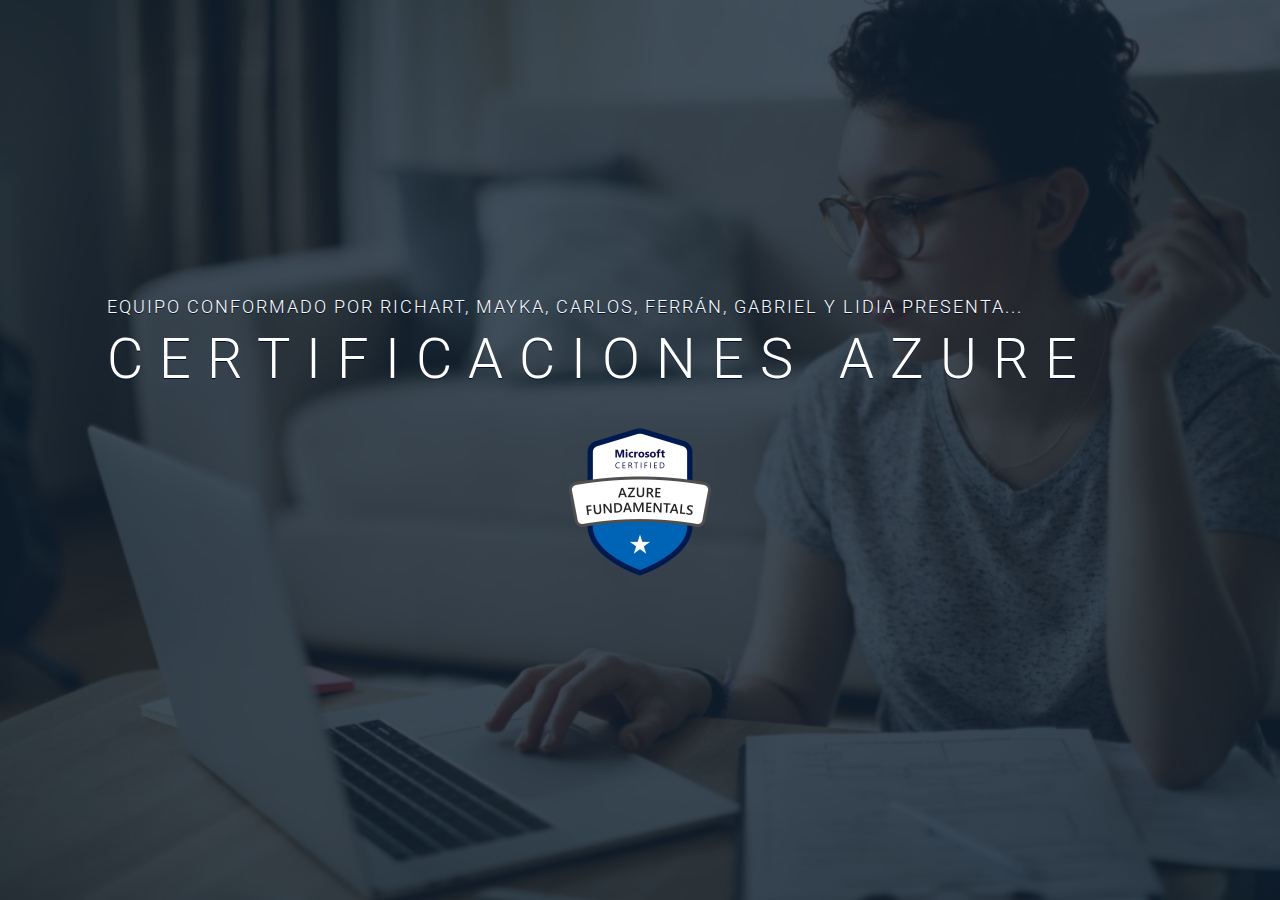
==== commit b311ca12: "Estructuración de código" ====
--- a/index.html
+++ b/index.html
@@ -1,1142 +1,1587 @@
 <!doctype html>
 <html lang="es" prefix="og: http://ogp.me/ns#">
-  <head>
-    <meta charset="utf-8">
-    <meta name="viewport" content="width=device-width, initial-scale=1">
-    <link rel="shortcut icon" href="static/images/favicons/azure.png">
-    <!-- SEO -->
-    <title>Certificaciones Azure</title>
-    <meta name="description" content="Certificaciones Azure">
-
-    <!-- URL CANONICAL -->
-    <!-- <link rel="canonical" href="http://your-url.com/"> -->
-
-    <!-- Google Fonts -->
-    <link href="https://fonts.googleapis.com/css?family=Roboto:100,100i,300,300i,400,400i,700,700i%7CMaitree:200,300,400,600,700&amp;subset=latin-ext" rel="stylesheet">
-
-    <!-- CSS WebSlides -->
-    <link rel="stylesheet" type='text/css' media='all' href="static/css/webslides.css">
-
-    <!-- Optional - CSS SVG Icons (Font Awesome) -->
-    <link rel="stylesheet" type='text/css' media='all' href="static/css/svg-icons.css">
-
-    <!-- Android -->
-    <meta name="mobile-web-app-capable" content="yes">
-    <meta name="theme-color" content="#333333">
-
-  </head>
-  <body class="fondo1">
-
-    <main role="main">
-      <article id="webslides" class="vertical">
-        <!-- Quick Guide
+
+<head>
+  <meta charset="utf-8">
+  <meta name="viewport" content="width=device-width, initial-scale=1">
+  <link rel="shortcut icon" href="static/images/favicons/azure.png">
+  <!-- SEO -->
+  <title>Certificaciones Azure</title>
+  <meta name="description" content="Certificaciones Azure">
+
+  <!-- URL CANONICAL -->
+  <!-- <link rel="canonical" href="http://your-url.com/"> -->
+
+  <!-- Google Fonts -->
+  <link
+    href="https://fonts.googleapis.com/css?family=Roboto:100,100i,300,300i,400,400i,700,700i%7CMaitree:200,300,400,600,700&amp;subset=latin-ext"
+    rel="stylesheet">
+
+  <!-- CSS WebSlides -->
+  <link rel="stylesheet" type='text/css' media='all' href="static/css/webslides.css">
+
+  <!-- Optional - CSS SVG Icons (Font Awesome) -->
+  <link rel="stylesheet" type='text/css' media='all' href="static/css/svg-icons.css">
+
+  <!-- Android -->
+  <meta name="mobile-web-app-capable" content="yes">
+  <meta name="theme-color" content="#333333">
+
+</head>
+
+<body class="fondo1">
+
+  <main role="main">
+    <article id="webslides" class="vertical">
+      <!-- Quick Guide
           - Each parent <section> in the <article id="webslides"> element is an individual slide.
           - Vertical sliding = <article id="webslides" class="vertical">
           - <div class="wrap"> = container 90% / <div class="wrap size-50"> = 45%;
         -->
 
-        <section class="bg-black-blue aligncenter">
-          <span class="background dark" style="background-image:url(./static/images/background.jpeg)"></span>
-            <!--.wrap = container (width: 90%) with fadein animation -->
-            <div class="wrap">
-              <p class="text-subtitle">Equipo patata presenta...</p>
-              <h1 class="text-landing">Certificaciones Azure</h1>
-              <p><img class="aligncenter" src="./static/images/logos/azure.png"> </p>
+      <section class="bg-black-blue aligncenter">
+        <span class="background dark" style="background-image:url(./static/images/background.jpeg)"></span>
+        <!--.wrap = container (width: 90%) with fadein animation -->
+        <div class="wrap">
+          <p class="text-subtitle">Equipo conformado por Richart, Mayka, Carlos, Ferrán, Gabriel y Lidia presenta...</p>
+          <h1 class="text-landing">Certificaciones Azure</h1>
+          <p><img class="aligncenter" src="./static/images/logos/azure.png" width="150"> </p>
+        </div>
+        <!-- .end .wrap -->
+      </section>
+      <section>
+        <ul class="flexblock border">
+          <li>
+            <!--div required = padding li or li>a-->
+            <div>
+              <h3><a href="#slide=3">Certificación Azure AZ-900</a></h3>
+              <ol>
+                <li class="alignleft"><img src="static/images/logos/AZ900FUN.png" alt="AZ-900" width="150"></li>
+              </ol>
             </div>
-            <!-- .end .wrap -->
-          </section>
-        <section>
-            <ul class="flexblock border">
-                <li>
-                  <!--div required = padding li or li>a-->
-                  <div>
-                    <h3><a href="#slide=3">Certificación Azure AZ-900</a></h3>
-                    <ol>
-                      <li class="alignleft"><img src="static/images/logos/AZ900FUN.png" alt="AZ-900" width="150"></li>
-                    </ol>
-                  </div>
-                </li>
-                <li>
-                    <!--div required = padding li or li>a-->
-                    <div>
-                      <h3><a href="#slide=36">Certificación Azure AZ-104</a></h3>
-                      <ol>
-                        <li><img src="static/images/logos/AZ-104.png" alt="AZ-104" width="150" text-align="center"></li>
-                      </ol>
-                    </div>
-                  </li>
+          </li>
+          <li>
+            <!--div required = padding li or li>a-->
+            <div>
+              <h3><a href="#slide=36">Certificación Azure AZ-104</a></h3>
+              <ol>
+                <li><img src="static/images/logos/AZ-104.png" alt="AZ-104" width="150" text-align="center"></li>
+              </ol>
+            </div>
+          </li>
+        </ul>
+      </section>
+      <section>
+        <!--.wrap = container (width: 90%) -->
+        <div class="wrap size-50 aligncenter">
+          <h2 style="text-align: center;"><strong>Certificación Azure AZ-900</strong></h2>
+          <img class="aligncenter" src="static/images/logos/AZ900FUN.png" alt="AZ-900" width="300">
+      </section>
+      <section>
+        <h2><strong>Descripción de la informatica en la nube</strong></h2>
+        <h4>Definicion de informatica en la nube</h4>
+        <p>La informatica en la nube es la prestacion de servicios informaticos (software, base de datos, servidores y
+          conexiones a red), a traves de internet.
+          Esto significa que los usuarios finales pueden acceder a software y aplicaciones desde cualquier punto donde
+          se encuentren.</p>
+        <h4>Descripcion del modelo de responsabilidad compartida</h4>
+        <p>El modelo de responsabilidad compartida son las preocupaciones de seguridad que enfrenta el proveedor
+          independientemente del modelo de servicio y las preocupaciones de seguridad que enfrenta el cliente que
+          utiliza el servicio en la nube
+          La seguridad de la nube es responsabilidad del CSP, y la seguridad en la nube es de los clientes</p>
+        <h4>Definición de modelos de nube, incluidos públicos, privados e híbridos</h4>
+        <p>Un modelo de implementacion en la nube es una “configuracion” de los parametros del entorno de la nube, como
+          el tamaño de almacenamiento, la accesibilidad y el propietario.</p>
+      </section>
+      <section>
+        <h4>Existen tres modelos principales:</h4>
+        <ul>
+          <li><strong>Nube pública</strong>
+            <ul>
+              <li>La nube publica esta disponible para todo el mundo y los datos se almacenan en servidores de terceros
+                como podria ser los servidores de Azure</li>
+              <li>Una ventaja podria ser que los clientes no compran su propio hardware (servidores)</li>
+              <li>Una desventaja es que los datos se almacenan en servidores externos y no sabemos donde se guardan los
+                datos y quien tiene acceso a ellos.</li>
             </ul>
-        </section>
-        <section>
-          <!--.wrap = container (width: 90%) -->
-          <div class="wrap size-50 aligncenter">
-            <h2 style="text-align: center;"><strong>Certificación Azure AZ-900</strong></h2>
-            <img class="aligncenter" src="static/images/logos/AZ900FUN.png" alt="AZ-900" width="300">
-            </section><section>
-            <h2><strong>Descripción de la informatica en la nube</strong></h2>
-            <h4>Definicion de informatica en la nube</h4>
-            <p>La informatica en la nube es la prestacion de servicios informaticos (software, base de datos, servidores y conexiones a red), a traves de internet.
-              Esto significa que los usuarios finales pueden acceder a software y aplicaciones desde cualquier punto donde se encuentren.</p>
-            <h4>Descripcion del modelo de responsabilidad compartida</h4>
-            <p>El modelo de responsabilidad compartida son las preocupaciones de seguridad que enfrenta el proveedor independientemente del modelo de servicio y las preocupaciones de seguridad que enfrenta el cliente que utiliza el servicio en la nube
-              La seguridad de la nube es responsabilidad del CSP, y la seguridad en la nube es de los clientes</p>
-              <h4>Definición de modelos de nube, incluidos públicos, privados e híbridos</h4>
-            <p>Un modelo de implementacion en la nube es una “configuracion” de los parametros del entorno de la nube, como el tamaño de almacenamiento, la accesibilidad y el propietario.</p>
-          </section>
-          <section>
-            <h4>Existen tres modelos principales:</h4>
+          </li>
+        </ul>
+        <ul>
+          <li><strong>Nube privada</strong>
             <ul>
-              <li><strong>Nube pública</strong>
-              <ul><li>La nube publica esta disponible para todo el mundo y los datos se almacenan en servidores de terceros como podria ser los servidores de Azure</li>
-              <li>Una ventaja podria ser que los clientes no compran su propio hardware (servidores)</li>
-              <li>Una desventaja es que los datos se almacenan en servidores externos y no sabemos donde se guardan los datos y quien tiene acceso a ellos.</li></ul>
-            </li>
-            </ul>
-            <ul>
-              <li><strong>Nube privada</strong>
               <ul>
-                  <ul><li>La nube privada solo esta disponible para una empresa, los datos se almacenan dentro del firewall</li></ul>
-              <li>Una ventaja es que solo un conjunto de personas tienen el permiso para acceder a los datos</li>
-              </ul></li>
-            </ul>
-            <ul>
-              <li><strong>Nube hibrida</strong>
-              <ul><li>La nube hibrida utiliza las nubes privadas para almacenar los datos mas sensibles y nubes publicas para las menos sensibles</li>
-              <li>Este modelo solo lo implementan las compañias que suelen dividir sus datos.</li></ul>
-              </li>
-              <li style="text-align: center;list-style-type: none;"><img src="static/images/Red.svg" alt="Red" width="500"></li>
-            </ul>
-            </section><section>
-            <h3 style="text-align: center;"><strong>Identificación de los casos de uso adecuados para cada modelo de nube</strong></h3>
-            <ul>
-              <li style="text-align: center;list-style-type: none;"><strong>Las nubes publicas:</strong></li>
-              <li>Aplicaciones web, sitios estaticos, desarrollo y pruebas, big data y analisis, aplicaciones de IoT</li>
-              <li>ofrece escalabilidad y recursos compartidos</li>
-            </ul>
-            <ul>
-              <li style="text-align: center;list-style-type: none;"><strong>Las nubes privadas:</strong></li>
-              <li>Industrias reguladas, cargas de trabajo críticas, seguridad sensible y aplicaciones personalizadas o heredadas</li>
-              <li>Proporciona mayor control y seguridad</li>
-            </ul>
-            <ul>
-              <li style="text-align: center;list-style-type: none;"><strong>Las nubes híbridas:</strong></li>
-              <li>Útil para cargas de trabajo con escalabilidad variable, recuperación ante desastres, seguridad y aplicaciones que requieren baja latencia</li>
-              <li>Combina las caracteristicas de las nubes publicas y privadas</li>
-            </ul>
-            </section><section>
-            <h4><strong>Descripción del modelo basado en el consumo</strong></h4>
-            <p>El modelo basado en el consumo es un enfoque en el cual los recursos informaticos se utilizan según la demanda y se pagan en funcion del uso.</p>
-            <p>En lugar de pagar por recursos fijos o capacidades preestablecidas, los clientes pagan solo por los recursos que realmente consumen.</p>
-            <h4><strong>Comparación de los modelos de precios en la nube</strong></h4>
-            <table>
-              <tr>
-                <th>Servicio/Proveedor</th>
-                <th>AWS</th>
-                <th>Azure</th>
-                <th>GCP</th>
-              </tr>
-              <tr>
-                <td colspan="4"><p style="text-align: center;">Computación (VM)</p></td>
-              </tr>
-              <tr>
-                <td>Instancia EC2 (por hora)</td>
-                <td>Desde $0.01</td>
-                <td>Desde $0.008</td>
-                <td>Desde $0.006</td>
-              </tr>
-              <tr>
-                <td  colspan="4"><p style="text-align: center;">Almacenamiento</p></td>
-              </tr>
-              <tr>
-                <td>Almacenamiento S3 (por GB/mes)</td>
-                <td>Alrededor de $0.023</td>
-                <td>Alrededor de $0.0185</td>
-                <td>Alrededor de $0.2</td>
-              </tr>
-              <tr>
-                <td>Almacenamiento de Blobs (por GB/mes)</td>
-                <td>Alrededor de $0.03</td>
-                <td>Alrededor de $0.03</td>
-                <td>Alrededor de $0.026</td>
-              </tr>            
-            </table>
-            </section><section>
-            <h3><strong>Descripción de la informática sin servidor (FaaS)</strong></h3>
-            <p>Se trata de un modelo de desarrollo directamente en la nube sin la necesidad de gestionar servidores.
-            <br>En lugar de tener que gestionar servidores todo el tiempo, escriben funciones que se ejecutan solo cuando se necesitan, en respuesta a eventos específicos.
-            <br>Las funciones se ejecutan en respuesta a eventos como solicitudes web o cambios en la base de datos.</p>
-            <h2><strong>Descripción de las ventajas de usar servicios en la nube</strong></h2>
-            <ul>
-              <li>Descripción de las ventajas de la alta disponibilidad y la escalabilidad en la nube</li>
-              <li>Descripción de las ventajas de la confiabilidad y la previsibilidad en la nube</li>
-              <li>Descripción de las ventajas de la seguridad y la gobernanza en la nube</li>
-              <li>Descripción de las ventajas de la capacidad de administración en la nube</li>
-              </section><section>
-              <li style="text-align: center;list-style-type: none;"><h4>Descripción de las ventajas de la alta disponibilidad y la escalabilidad en la nube</h4></li>
-              <li>La alta disponibilidad es la capacidad de un sistema para estar continuamente funcionando durante un período largo o permamanente donde se garantiza al 99%.</li>
-              <li style="text-align: center;list-style-type: none;"><img src="static/images/Whatsapp.png" alt="Whatsapp" width="350"></li>
-              <li>La escalabilidad permite tener una cantidad de espacio suficiente para no tener que preocuparnos .</li>
-              <li style="text-align: center;list-style-type: none;"><img src="static/images/Stonks.png" alt="Stonks" width="350"></li>
-            </ul>
-            </section><section>
-            <ul>
-              <li style="text-align: center;list-style-type: none;"><h4>Descripción de las ventajas de la confiabilidad y la previsibilidad en la nube</h4></li>
-              <li><p>La confiabilidad es lo que permite darnos la seguridad ante un possible error u otro tipo de acciones al 99%.</p></li>
-              <li style="text-align: center;list-style-type: none;"><img src="static/images/Red.png" alt="Red" width="300"></li>
-              <li style="text-align: center;list-style-type: none;"><p><strong>La previsibilidad se centra darnos una experiencia positiva.</strong></p></li>
-              <li style="text-align: center;list-style-type: none;"><img src="static/images/PokemonGo.png" alt="PokemonGo" width="400"></li>
-            </ul>
-          </section><section>
-            <ul>
-              <li style="text-align: center;list-style-type: none;"><h4>Descripción de las ventajas de la seguridad y la gobernanza en la nube</h4></li>
-              <li><p>La seguridad en la nube tiene el fin de garantizar la protección de los datos.</p></li>
-              <li style="text-align: center;list-style-type: none;"><img src="static/images/Fortnite.png" alt="Fortnite" width="400"></li>
-              <li style="text-align: center;list-style-type: none;"><p><strong>La gobernanza de la nube es un conjunto de reglas, procesos e informes que guían a su organización a seguir las prácticas recomendadas.</strong></p></li>
-            </ul>
-            <ul>
-            </section><section>
-              <li style="text-align: center;list-style-type: none;"><h4>Descripción de las ventajas de la capacidad de administración en la nube</h4></li>
-              <li>La capacidad en la nube es la cantidad de espacio que se nos otorga y tenemos como ventaja:</li>
-              <li>Copias de seguridad.</li>
-              <li>Seguridad y respaldo de datos.</li>
-              <li>Reducción de costos operativos.</li>
-              <li>Flexibilidad en precios y escalabilidad.</li>
-              <li>Usabilidad y accesibilidad.</li>
-              <li>Simplifica el trabajo remoto. </li>
-              <li>Múltiples usuarios.</li>
-              <li style="text-align: center;list-style-type: none;"><p><strong>La administración en la nube es un proceso de mantener el control  de la infraestructura, los recursos y los servicios de computación en la nube en entornos de nube.</p></strong></li>
-            </ul>
-          </section><section>
-            <h2><strong>Descripción de los tipos de servicio en la nube</strong></h2>
-            <ul>
-              <li>Descripción de la infraestructura como servicio (Iaas)</li>
-              <li>Descripción de la plataforma como servicio (PaaS)</li>
-              <li>Descripción del software como servicio (SaaS)</li>
-              <li style="text-align: center;list-style-type: none;"><img src="static/images/img1.png" alt="img1" width="500"></li>
-            </section><section>
-              <li style="text-align: center;list-style-type: none;"><h4>Descripción de la infraestructura como servicio (Iaas)</h4></li>
-              <li>Consiste en  alquilar servicios de infraestructura en la nube como servicios individuales de un proveedor de servicios en la nube, incluidos servidores, máquinas virtuales, recursos de redes y almacenamiento.</li>
-              <li style="text-align: center;list-style-type: none;"><p><strong>Un ejemplo claro que tenemos es Pc componentes.</strong></p></li>
-              <li style="text-align: center;list-style-type: none;"><img src="static/images/PcComponentes.png" alt="PcComponentes" width="250"></li>
-            </ul>
-          </section><section>
-            <ul>
-              <li style="text-align: center;list-style-type: none;"><h4>Descripción de la plataforma como servicio (PaaS)</h4></li>
-              <li><p>Consiste es un entorno en la nube integral que incluye todo lo que los desarrolladores necesitan para crear, ejecutar y gestionar aplicaciones, desde servidores y sistemas operativos hasta redes, almacenamiento, middleware, herramientas y más.</p></li>
-              <li style="text-align: center;list-style-type: none;"><p><strong>Un ejemplo claro que tenemos es Google Workspace  , basicamente pagamos por una plataforma que contiene ciertas aplicaciones como el drive o el correo electronico y otras herramientas de colaboración.</strong></p></li>
-              <li style="text-align: center;list-style-type: none;"><img src="static/images/GoogleWorkspace.png" alt="GoogleWorkspace" width="400"></li>
-              <li style="text-align: center;list-style-type: none;"><p><strong>Otro ejemplo claro que tenemos es Microsoft Azure App Service , basicamente tambien pagamos por una plataforma que nos aporta crear y alojar aplicaciones web, back-ends móviles y API RESTful en el lenguaje de programación que sea sin tener que administrar la infraestructura.</strong></p></li>
-              <li style="text-align: center;list-style-type: none;"><img src="static/images/AzureAppService.png" alt="AzureAppService" width="200"></li>
-            </ul>
-          </section><section>
-            <ul>
-              <li style="text-align: center;list-style-type: none;"><h4>Descripción del software como servicio (SaaS)</h4></li>
-              <li><p>Es un modelo de software basado en la nube que ofrece aplicaciones a los usuarios finales a través de un navegador de Internet.</p></li>
-              <li style="text-align: center;list-style-type: none;"><p><strong>Un ejemplo claro que tenemos es netflix, basicamente lo que se hace es alquilar mensualmente o anuealmente un software a provedores de servicios externos.</strong></p></li>
-              <li style="text-align: center;list-style-type: none;"><img src="static/images/Netflix.png" alt="Netflix" width="300"></li>
-              <li style="text-align: center;list-style-type: none;"><p><strong>Otro ejemplo claro que tenemos es Dazn, basicamente lo que se hace es alquilar mensualmente o anuealmente un software a provedores de servicios externos.</strong></p></li>
-              <li style="text-align: center;list-style-type: none;"><img src="static/images/DAZN.png" alt="DAZN" width="250"></li>
-            </ul>
-          </section><section>
-            <h2><strong>Descripción de los principales componentes arquitectónicos de Azure</strong></h2>
-            <ul>
-              <li>Describir las regiones de Azure, los pares de regiones y las regiones soberanas</li>
-              <li>Describir las zonas de disponibilidad</li>
-              <li>Describir los centros de datos de Azure</li>
-              <li>Descripción de los recursos y grupos de recursos de Azure</li>
-              <li>Describir las suscripciones</li>
-              <li>Describir los grupos de administración</li>
-            </ul>
-            <h4>Describir las regiones de Azure, los pares de regiones y las regiones soberanas</h4>
-            <p><strong>Hay muchas regiones en todos los continentes que proporcionan alta disponibilidad para proteger las aplicaciones y los datos frente a errores del centro de datos.</strong></p>
-            <ul>
-              <li style="text-align: center;list-style-type: none;"><img src="static/images/maparedes.png" alt="maparedes" width="300"></li>
-            </ul>
-            <p><strong>Las regiones soberanas son Azure China 21Vianet y Azure Government - EE. UU.</strong></p>
-          </section><section>
-            <h4><strong>Describir las zonas de disponibilidad</strong></h4>
-            <p>Las zonas de disponibilidad son grupos separados de centros de datos dentro de una región. 
-              Las zonas de disponibilidad están lo suficientemente cerca para tener conexiones de baja latencia a otras zonas de disponibilidad.</p>
-            <ul>
-              <li style="text-align: center;list-style-type: none;"><img src="static/images/maparedes.png" alt="maparedes" width="300"></li>
-            </ul>
-            <h4><strong>Describir los centros de datos de Azure</strong></h4>
-            <p>Un centro de datos de Azure basicamente es un edificio muy grande en el que se encuentran ubicados los equipos informáticos necesarios para procesar y almacenar toda la información de un negocio.</p>
-            <ul>
-              <li style="text-align: center;list-style-type: none;"><img src="static/images/Servidores.png" alt="Servidores" width="300"></li>
-            </ul>
-          </section><section>
-            <h4><strong>Descripción de los recursos y grupos de recursos de Azure</strong></h4>
-            <p>Los recursos son elementos administrables que están disponibles a través de Azure.</p>
-            <p>Un grupo de recursos es un contenedor que almacena los recursos relacionados con una solución de Azure.</p>
-            <ul>
-              <li style="text-align: center;list-style-type: none;"><img src="static/images/Administracion.png" alt="Administracion" width="400"></li>
-            </ul>
-            <h4><strong>Describir las suscripciones</strong></h4>
-            <p>Las suscripciones de Azure son una agrupación de recursos con un propietario asignado que es responsable de la facturación y de la administración de los permisos.</p>
-            <ul>
-              <li style="text-align: center;list-style-type: none;"><img src="static/images/suscripciones.png" alt="suscripciones" width="400"></li>
-            </ul>
-          </section><section>
-            <h4><strong>Describir los grupos de administración</strong></h4>
-            <p>Los grupos de administración son contenedores que ayudan a administran el acceso, las directivas y el cumplimiento de varias suscripciones.</p>
-            <ul>
-              <li style="text-align: center;list-style-type: none;"><img src="static/images/GruposAdministracion.png" alt="GruposAdministracion" width="550"></li>
-            </ul>
-          </section><section>
-            <h2><strong>Descripcion de los servicios de proceso y redes de Azure</strong></h2>
-            <p>Comparación de los tipos de proceso, incluidos los contenedores, las máquinas virtuales y las funciones</p>
-            <h4>Máquinas Virtuales (VMs):</h4>
-            <p>Este servicio proporciona maquinas virtuales en la nube</p>
-            <ul>
-              <li style="text-align: center;list-style-type: none;"><img src="static/images/Vms.png" alt="Vms" width="500"></li>
-            </ul>
-          </section><section>
-            <h4>Azure Kubernetes Service (AKS):</h4>
-            <p>Este servicio simplifica la implementacion y administracion de aplicaciones en contenedores</p>
-            <ul>
-              <li style="text-align: center;list-style-type: none;"><img src="static/images/AKS.png" alt="AKS" width="300"></li>
-            </ul>
-          </section><section>
-            <h4>Azure Container Instances (ACI):</h4>
-            <p>Permite ejecutar contenedores sin tener que gestionar la infraestructura subyacente.</p>
-            <ul>
-              <li style="text-align: center;list-style-type: none;"><img src="static/images/ACI.png" alt="ACI" width="300"></li>
-            </ul>
-            <h4>Azure App Service:</h4>
-            <p>Proporciona una plataforma completamente administrada para el desarrollo, la implementación y la escalabilidad de aplicaciones web.</p>
-            <ul>
-              <li style="text-align: center;list-style-type: none;"><img src="static/images/AzureAppService.png" alt="AzureAppService" width="300"></li>
-            </ul>
-          </section><section>
-            <h2><strong>Descripción de las opciones de máquina virtual, como Azure Virtual Machines, Azure Virtual Machine Scale Sets, conjuntos de disponibilidad y Azure Virtual Desktop</strong></h2>
-            <h4>Azure Virtual Machines (VM):</h4>
-            <p>son máquinas virtuales flexibles que se ejecutan en la nube de Microsoft Azure.</p>
-            
-            <h4>Azure Virtual Machine Scale Sets:</h4>
-            <p>Permite implementar y administrar un conjunto de maquinas virtuales identicas. Estos se escalan automaticamente según la carga de trabajo.</p>
-            
-            <h4>Conjuntos de disponibilidad (Availability Sets):</h4>
-            <p>Estos ayudan a garantizar la alta disponibilidad y la toleranciaa a fallos de las aplicaciones que se ejecutan en las maquinas virtuales:
-              Estan diseñados para distribuir las maquinas de una manera en la que reduzca el riesgo de fallos</p>
-            </section><section>
-              <h2><strong>Descripción de los recursos necesarios para las máquinas virtuales</strong></h2>
-            <p>Depende del uso al que le vayas a dar a la maquinas virtuales.</p>
-            <p>Por ejemplo, las MV Serie A las mas usadas son:</p>
-
-            <table>
-              <tr>
-                <th>Serie A</th>
-                <th>Configuración de CPU:</th>
-                <th>Configuración de Memoria:</th>
-                <th>Almacenamiento:</th>
-              </tr>
-              <tr>
-                <td>Standard_A2</td>
-                <td>Núcleos de CPU: 2.</td>
-                <td>RAM: 4 GB.</td>
-                <td>Disco Temporal: 20 GB (SSD).</td>
-              </tr>
-              <tr>
-                <td>Standard_A4</td>
-                <td>Núcleos de CPU: 8.</td>
-                <td>RAM: 14 GB.</td>
-                <td>Disco Temporal: 40 GB (SSD).</td>
-              </tr>
-              <tr>
-                <td>Standard_A8</td>
-                <td>Núcleos de CPU: 8.</td>
-                <td>RAM: 56 GB.</td>
-                <td>Disco Temporal: 160 GB (SSD).</td>
-              </tr>            
-            </table>
-          </section><section>
-            <p>De las Series B son:</p>
-
-            <table>
-              <tr>
-                <th>Serie B</th>
-                <th>Configuración de CPU:</th>
-                <th>Configuración de Memoria:</th>
-                <th>Almacenamiento:</th>
-              </tr>
-              <tr>
-                <td>Standard_B2s</td>
-                <td>Núcleos de CPU: 2.</td>
-                <td>RAM: 4 GB.</td>
-                <td>Disco Temporal: 16 GB (SSD).</td>
-              </tr>
-              <tr>
-                <td>Standard_B4ms</td>
-                <td>Núcleos de CPU: 4.</td>
-                <td>RAM: 16 GB.</td>
-                <td>Disco Temporal: 32 GB (SSD).</td>
-              </tr>
-              <tr>
-                <td>Standard_B8ms</td>
-                <td>Núcleos de CPU: 8.</td>
-                <td>RAM: 32 GB.</td>
-                <td>Disco Temporal: 64 GB (SSD).</td>
-              </tr>            
-            </table>
-            <p>De las Serie F son:</p>
-
-            <table>
-              <tr>
-                <th>Serie F</th>
-                <th>Configuración de CPU:</th>
-                <th>Configuración de Memoria:</th>
-                <th>Almacenamiento:</th>
-              </tr>
-              <tr>
-                <td>Standard_F4s</td>
-                <td>Núcleos de CPU: 4.</td>
-                <td>RAM: 8 GB.</td>
-                <td>Disco Temporal: 32 GB (SSD).</td>
-              </tr>
-              <tr>
-                <td>Standard_F8s</td>
-                <td>Núcleos de CPU: 8.</td>
-                <td>RAM: 16 GB.</td>
-                <td>Disco Temporal: 64 GB (SSD).</td>
-              </tr>
-              <tr>
-                <td>Standard_F16s</td>
-                <td>Núcleos de CPU: 16.</td>
-                <td>RAM: 32 GB.</td>
-                <td>Disco Temporal: 128 GB (SSD).</td>
-              </tr>            
-            </table>
-          </section><section>
-            <h2>Descripción de las opciones de hospedaje de aplicaciones, incluidas las aplicaciones web, los contenedores y las máquinas virtuales</h2>
-            <p>Azure proporciona diferentes formas de hospedar y ejecutar las aplicaciones en funcion de sus necesidades.</p>
-            <p>De las que mas se utilizan son:</p>
-            <ul>
-              <li>Azure App Service</li>
-              <li>Azure Functions</li>
-              <li>Azure Kubernetes Service (AKS)</li>
-              <li>Azure Virtual Machines (VMs)</li>
-              <li>Azure Batch</li>
-            </ul>
-            <p>Una opcion de hospedaje que nos deberia ser familiar es: (VMs).</p>
-          </section><section>
-            <p>Que son maquinas virtuales en la nube.</p>
-            <ul>
-              <li style="text-align: center;list-style-type: none;"><img src="static/images/Azure-Virtual-Machine-2.webp" alt="Azure-Virtual-Machine-2" width="300"></li>
-            </ul>
-          </section><section>
-            <h3><strong>Descripción de las redes virtuales, incluido el propósito de Azure Virtual Networks, las subredes virtuales de Azure, el emparejamiento, Azure DNS, VPN Gateway y ExpressRoute</strong></h2>
-            <p><strong>Azure Virtual Networks (Redes Virtuales de Azure):</strong></p>
-            <p>Es un servicio de azure que permite crear redes privadas en la nube, proporciona aislamiento de recursos, control sobre la conectividad y una extension de la infraestructura de red local a la nube</p>
-            <p><strong>Subredes virtuales de Azure:</strong></p>
-            <p>puedes dividir las redes en subredes para organizar y segmentar los recursos dentro de la virtualNet.</p>
-            <p><strong>Emparejamiento de Red (VNet Peering):</strong></p>
-            <p>permite conectar dos virtualNets dentro de la misma region de azure, esto facilita la comunicación directa entre recursos de VNets emparejadas ( como si estuviesen en la misma red)</p>
-          </section><section>
-            <p><strong>Azure DNS:</strong></p>
-            <p>Este servicio proporciona nombres de dominio en la nube.</p>
-            <p><strong>VPN Gateway:</strong></p>
-            <p>Este servicio permite establecer conexiones seguras y cifradas entre redes locales y redes virtuales de azure</p>
-            <p><strong>ExpressRoute:</strong></p>
-            <p>Este servicio permite una conexión desde la infraestructura local hasta Microsoft, para tener una conexion mas rapida, mas fiable y con menor lllatencia en comparacion a el acceso publico a traves de internet</p>
-          </section><section>
-            <h4>Definir puntos de conexión públicos y privados</h4>
-            <p><strong>Puntos de conexión públicos:</strong></p>
-            <p>Son como se exponen los servicios y recursos a través de la Internet pública. Los usuarios y aplicaciones pueden acceder a estos servicios utilizando direcciones IP públicas</p>
-            <p><strong>Ejemplo:</strong></p>
-            <p>Un sitio web público hospedado en Azure App Service con una dirección URL accesible desde Internet</p>
-            <p><strong>Puntos de conexión Privados:</strong></p>
-            <p>Se refiere a la configuración de servicios y recursos para que solo sean accesibles desde redes privadas</p>
-            <p><strong>Ejemplo:</strong></p>
-            <p>Una base de datos en Azure configurada con un punto de conexión privado solo accesible desde dentro de una red virtual específica</p>
-          </section><section>
-            <h2><strong>Descripción de los servicios de almacenamiento de Azure</strong></h2>
-            <ul>
-              <li>Comparación de los servicios de almacenamiento de Azure</li>
-              <li>Descripción de los niveles de almacenamiento</li>
-              <li>Descripción de las opciones de redundancia</li>
-              <li>Descripción de las opciones de la cuenta de almacenamiento y los tipos de almacenamiento</li>
-              <li>Identificación de opciones para mover archivos, incluidos AzCopy, Explorador de Azure Storage y Azure File Sync</li>
-              <li>Descripción de las opciones de migración, incluidas Azure Migrate y Azure Data Box</li>
-            </ul>
-            <h4><strong>Comparación de los servicios de almacenamiento de Azure</strong></h4>
-            <p>Si comparamos los servicios de almacenamiento de Azure por ejemplo con los de AWS básicamente es que Amazon tiene una mayor cuota de mercado en la nube que Azure. 
-              AWS ofrece más productos y servicios en la nube que Azure.</p>
-            <h4><strong>Descripción de los niveles de almacenamiento</strong></h4>
-            <p>Los niveles de almacenamiento se usan para que pueda almacenar los datos de blobs de la manera más rentable en función de cómo se usen.</p>
-          </section><section>
-            <h4><strong>Descripción de las opciones de redundancia</strong></h4>
-            <p>Las opciones de redundancia garantiza que tus datos estarán disponibles incluso durante una interrupción regional.</p>
-            <p>En caso de interrupción se podra conectar a otra zona cercana.</p>
-            <ul>
-              <li style="text-align: center;list-style-type: none;"><img src="static/images/GlobalDataCenter.png" alt="GlobalDataCenter" width="600"></li>
-            </ul>
-          </section><section>
-            <h4><strong>Descripción de las opciones de la cuenta de almacenamiento y los tipos de almacenamiento</strong></h4>
-            <p>La cuenta de almacenamiento proporciona un espacio de nombres único para los datos de Azure Storage que es accesible desde cualquier lugar del mundo mediante HTTP o HTTPS.</p>
-            <p>Tipos de almacenamiento:</p>
-            <ul>
-              <li>Almacenamiento de archivos para acceso distribuido.</li>
-              <li>Streaming de audio y vídeo.</li>
-              <li>Almacenamiento de datos para copia de seguridad y restauración, recuperación ante                                                         desastres y archivado.</li>
-              <li>Almacenamiento de datos para el análisis en local o en un servicio hospedado de Azure.</li>
-            </ul>
-            <h4><strong>Identificación de opciones para mover archivos, incluidos AzCopy, Explorador de Azure Storage y
-              Azure File Sync</strong></h4>
-              <p>Azure File Sync transforma Windows Server en una caché rápida de los recursos compartidos de archivos de Azure.</p>
-              <p>Explorador de Azure Storage nos permite buscar cualquier tipo de archivo de azure.</p>
-              <p>Azure File Sync permite la sincronización de Windows Server con un recurso compartido de archivos de Azure.</p>
-            
-              <h4><strong>Descripción de las opciones de migración, incluidas Azure Migrate y Azure Data Box</strong></h4>
-              <p>La migracion a la nube es el proceso de mover las aplicaciones y los datos desde una ubicación.<br>
-              Azure Migrate proporciona un centro de conectividad para realizar el seguimiento de la detección, evaluación y migración a Azure de las aplicaciones y cargas de trabajo locales.<br>
-              Azure Data Box Gateway es una solución de almacenamiento que permite enviar fácilmente datos a Azure.</p>
-            </section><section>
-              <h2><strong>Descripción de la identidad, el acceso y la seguridad de Azure</strong></h2>
-              <h4><strong>Descripción de los servicios de directorio en Azure, incluidos Microsoft Entra ID y Microsoft Entra Domain Services</strong></h4>
-              <p>
-                Microsoft Entra ID es una solución de gestión de acceso e identidad basada en la nube.
-
-                Microsoft Entra Domain Services proporciona servicios de dominio a directorios (LDAP) y autenticación Kerberos/NTLM.
-              </p>
-              <h4><strong>Descripción de los métodos de autenticación en Azure, incluido el inicio de sesión único (SSO),la autenticación multifactor (MFA) y la autenticación sin contraseña</strong></h4>
-                <p>
-                  El SSO es un proceso de autenticación de usuarios que ahorra tiempo y es muy seguro.<br>
-                  <img src="./static/images/SSO.png" width="500px" height="500px"><br>
-                  MFA es un proceso de autentificación que agrega una capa de protección al proceso de inicio de sesión.<br>
-
-                  La autentificación sin contraseña nos permite iniciar sesión sin tener que poner contraseña y pudiendo poner otro tipo de método de acceso como acceso biometrico.
-                </p>
-              </section><section>
-              <h4><strong>Descripción de las identidades externas de Azure, incluidas las de negocio a negocio (B2B) y de
-                negocio a cliente (B2C)</strong></h4>
-                <p>
-                  El B2B es una colaboración de Microsoft Entra que permite compartir de forma segura las aplicaciones y los servicios de su empresa con usuarios.<br>
-
-                  El B2C es una solución de administración de acceso a las identidades de los clientes (CIAM) que permite que los clientes se registren e inicien sesión en sus aplicaciones.
-                </p>
-              <h4><strong>Describir el acceso condicional de Microsoft Entra</strong></h4>
-                <p>
-                  Es una herramienta que ayuda a organizaciones a controlar cómo los usuarios acceden a los recursos.
-                </p>
-              <h4><strong>Describir el control de acceso basado en roles (RBAC) de Azure</strong></h4>
-                <p>
-                  RBACes una función de seguridad para controlar el acceso de usuarios a tareas que están restringidas al superusuario.
-                </p>
-              <h4><strong>Descripción del concepto de Confianza cero</strong></h4>
-                <p>
-                  Es una estrategia de alto nivel que supone que las personas, los dispositivos y los servicios que intentan acceder a los recursos de la empresa, incluso aquellos dentro de la red, no son automáticamente de confianza.<br>
-                  <img src="./static/images/ConfianzaCero.png" style="text-align: center;">
-                </p>
-              </section><section>
-              <h4><strong>Descripción del propósito del modelo de defensa en profundidad</strong></h4>
-                <p>
-                  Basicamente consiste en usar varias medidas de seguridad para proteger la integridad de la información de Azure.<br>
-                  <img src="./static/images/modelo defensa.png">
-                </p>
-              <h4><strong>Descripción del propósito de Microsoft Defender for Cloud</strong></h4>
-                <p>
-                  Proporciona información general sobre los ataques, eventos sospechosos y malintencionados que se producen en entornos en la nube.<br>
-                  <img src="./static/images/DefenderCloud.png" width="500px" height="500px">
-                </p>
-              </section><section>
-              <h2><strong>Descripción de la administración de costos en Azure</strong></h2>
-              <h4><strong>Descripción de los factores que pueden afectar a los costos en Azure</strong></h4>
-                <p>
-                  Los cuatro principales factores de los costos son:
-                    <ul>
-                      <li>Desventajas de optimización de costos con confiabilidad</li>
-                      <li>Desventajas de optimización de costos con seguridad</li>
-                      <li>Desventajas de optimización de costos con excelencia operativa</li>
-                      <li>Desventajas de optimización de costos con eficiencia del rendimiento</li>
-                    </ul>
-                    <img src="./static/images/Costos1.png" style="width: 550px; height: 400px;">
-                </p>
-              </section><section>
-              <h4><strong>Comparación de la calculadora de precios y la calculadora del costo total de propiedad (TCO)</strong></h4>
-                <p>
-                  La calculadora de precios calcula el costo del clúster mientras que la TCO se encarga de evaluar los costes y beneficios directos e indirectos relacionados con la compra de cualquier componente de IT.
-                </p>
-              <h4><strong>Descripción de la funcion de administración de costos de Azure</strong></h4>
-                <p>
-                  Es el proceso en el que se planifican y controlan eficazmente los costos implicados en su negocio.
-                </p>
-              <h4><strong>Descripción de la finalidad de las etiquetas</strong></h4>
-                <p>
-                  La finalización de las etiquetas es ayudar a identificar los recursos en función de la configuración que sean importantes para su organización.
-                </p>
-              <h2><strong>Descripción de las características y herramientas de Azure para la gobernanza y el cumplimiento</strong></h2>
-              <h4><strong>Descripción del propósito de Microsoft Purview en Azure</strong></h4>
-                <p>
-                  Microsoft purview tiene como objetivo proporcionar una solucion integral para la gestion, descubrimiento y gobierno de datos en las organizaciones, para facilitar la toma de decisiones.<br>
-                  <img src="./static/images/Purview.png" style="width: 400px; height: 200px;">
-                </p>
-              </section><section>
-              <h4><strong>Describir el propósito de Azure Policy</strong></h4>
-                <p>
-                  El principal proposito de Azure Policy es aplicar, auditar y garantizar que que se cumplen las politicas en nuestros recursos de la nube.<br>
-                  <img src="./static/images/Azure Policy Modify Effect.png" style="width: 600px; height: 400px;">
-                </p>
-              <h4><strong>Describir el propósito de bloqueos de recursos</strong></h4>
-                <p>
-                  Los bloqueos de recursos de Azure tiene como proposito evitar la modificacion accidental o la eliminacion de recursos criticos en nuestro entorno en la nube.<br>
-                </p>
-              </section><section>
-              <h2><strong>Descripción de las características y herramientas para administrar e implementar recursos de Azure</strong></h2>
-              <h4><strong>Descripción de Azure Portal</strong></h4>
-                <p>
-                  Azure portal es la interfaz web principal para administrar recursos y servicios en la plataforma de azure. Además, ofrece una una interfaz intuitiva y fácil de usar para usuarios de diferentes niveles de experencia. <br>
-                  <img src="./static/images/Azure Portal.png" style="width: 800px; height: 400px;">
-                </p>
-              </section><section>
-              <h4><strong>Descripción de Azure Cloud Shell, incluida la Interfaz de la línea de comandos de Azure (CLI) de Azure y Azure PowerShell</strong></h4>
-                <p>
-                  <strong>Azure Cloud Shell</strong><br>
-                  Es un entorno basado en la nube que permite a los usuarios utilizar los servicios de azure powershell o azure CLI sin necesidad de instalarlas en nuestras maquinas locales.<br>
-
-                  <strong>CLI</strong><br>
-                  Es una herramienta de lineas de comandos que permite a los usuarios interactuar con los servicios y recursos de Microsoft de Azure mediante comandos de texto.<br>
-
-                  Los usuarios necesitan instalar la herramientas en su entorno local y registrarse con su cuenta de azure <br>
-
-                  <strong>Azure PowerShell</strong><br>
-                  Es un conjunto de modulos y comandos que permiten a los usuarios administrar y automatizar recursos en Microsoft Azure utilizando PowerShell.<br>
-                </p>
-              <h4><strong>Descripción del propósito de Azure Arc</strong></h4>
-                <p>
-                  Azure Arc es una tecnologia de microsoft que extiende la administracion y los servicios de azure mas alla del entorno de la nube pública.<br>
-
-                  Su principal próposito es permitir que las organizaciones puedan extender las capacidades de azure a sus entornos locales, multi-nube y de borde, para brindarles una administración y operación en todas su infraestructura.
-                </p>
-              <h4><strong>Descripción de la infraestructura como código (IaC)</strong></h4>
-                <p>
-                  Es una metodología que transforma la forma en que se crea y gestiona la infraestructura utilizando código, brindando beneficios en términos de automatización, consistencia, escalabilidad y colaboración en el desarrollo y operación de sistemas.
-                </p>
-              </section><section>
-              <h4><strong>Descripción de las plantillas de Azure Resource Manager (ARM) y ARM</strong></h4>
-                <p>
-                  Es el servicio de aprovisionamiento y gestión de recursos en la nube de Microsoft Azure.<br>
-
-                  Es un servicio que implementa plantillas, que son archivos JSON que definen la infraestructura y configuración de recursos que se implementarán en Azure.<br>
-                  <img src="./static/images/AzureResource1.png">
-                </p>
-              <h2><strong>Descripción de las herramientas de supervisión de Azure</strong></h2>
-              <h4><strong>Descripcion del propósito de Azure Advisor</strong></h4>
-                <p>
-                  Su propósito principal es ayudar a los usuarios a aprovechar al máximo sus inversiones en Azure, ofreciendo asesoramiento en áreas clave relacionadas con el rendimiento, la confiabilidad, la seguridad y los costos. <br>
-                  <img src="./static/images/AzureAdvisor.png" height="300px" width="300px">
-                </p>
-              </section><section>
-              <h4><strong>Descripcion de Azure Service Health</strong></h4>
-                <p>
-                  Es un servicio que te muestra en tiempo real como estan funcionando los servicios de Azure en todo el mundo.<br>
-
-                  Su objetivo principal es proporcionar a los usuarios y organizaciones una visibilidad instantánea y detallada sobre la integridad y el rendimiento de los servicios en la nube de Azure. <br>
-                  <img src="./static/images/AzureServiceHealt.png">
-                </p>
-              <h4><strong>Descripcion de Azure Monitor, como Log Analytics, alertas de Azure Monitor y Application insights</strong></h4>
-                <p>
-                  Azure Monitor es un conjunto integral de servicios de supervisión que ayuda a los usuarios a obtener información detallada sobre el rendimiento, la disponibilidad y la eficiencia operativa de sus aplicaciones y servicios en la nube.  <br>
-              <h4><strong>Log Analytics</strong></h4>
-                <p>
-                  Log Analytics es un servicio que recopila y analiza registros (logs) generados por los recursos de Azure y otras fuentes.<br>
-
-                  Su objetivo es proporcionar una visión centralizada de los datos de registros para poder buscar, analizar y identificar problemas en la nube. <br>
-                </p>
-              </section><section>
-              <h4><strong>Alertas de Azure Monitor</strong></h4>
-                <p>
-                  Las alertas de Azure Monitor permiten a los usuarios definir condiciones específicas y recibir notificaciones cuando esas condiciones se cumplen.<br>
-
-                  Estas permiten la detección temprana de problemas y la toma de medidas para la nube. <br>
-                </p>
-
-              <h4><strong>Application Insights</strong></h4>
-                <p>
-                  Application Insights se centra en la supervisión y el análisis del rendimiento de las aplicaciones..<br>
-
-                  Este servicio proporciona insights (información) detallados sobre cómo se comportan y funcionan las aplicaciones, identificando cuellos de botella, errores y patrones de uso. <br>
-                </p>
-              <p><a href="#slide=2"><strong>Volver</strong></a></p>
-        </section>
-        <section>
-          <!--.wrap = container (width: 90%) -->
-          <div class="wrap size-50 aligncenter">
-            <h2><strong>Certificación Azure AZ-104</strong></h2>
-            <ul>
-              <li style="text-align: center;list-style-type: none;"><img src="static/images/logos/AZ-104.png" alt="AZ-104" width="300"></li>
-            </ul>
-            <h2>Describir las regiones de Azure, los pares de regiones y las regiones soberanas</h2>
-          </section><section>
-            <p><strong>¿Qué es y para que sirve?</strong></p>
-            <p>Este examen mide su capacidad para realizar las siguientes tareas técnicas: administrar las identidades y la gobernanza de Azure; implementar y administrar el almacenamiento; implementar y administrar recursos de proceso de Azure; implementar y administrar redes virtuales; y supervisar y mantener los recursos de Azure.</p>
-            <h4><strong>Administrar usuarios y grupos de Microsoft Entra</strong></h4>
-            <ul>
-              <li><strong>Creación de usuarios y grupos</strong></li>
-              <p>En nuestro Azure Active Directory podemos crear, añadir, eliminar y modificar los usuarios o grupos. Por ejemplo, en una empresa cada trabajador tiene su propio usuario y pertenecerá al grupo del departamento en el que trabaja.</p>
-              <li style="text-align: center;list-style-type: none;"><img src="static/images/MicrosoftEntra.png" alt="MicrosoftEntra" width="600"></li>
-            </section><section>
-              <li><strong>Administración de propiedades de usuario y grupo.</strong></li>
-              <p>El administrador podrá gestionar las propiedades que tendrá de cada grupo o usuarios, por ejemplo asignarle un nombre, contraseña, permisos, capetas compartidas, privilegios, tipos de grupos, etc.</p>
-              <li style="text-align: center;list-style-type: none;"><img src="static/images/MicrosoftEntra2.png" alt="MicrosoftEntra2" width="600"></li>
-              <li><strong>Administrar licencias en Microsoft Entra ID</strong></li>
-              <p>Microsoft Entra ID es un servicio de administración de identidades y acceso basado en la nube que permite a los empleados acceder a recursos externos. Entre los recursos de ejemplo se incluyen Microsoft 365, Azure Portal y miles de otras aplicaciones SaaS.</p>
-              <li style="text-align: center;list-style-type: none;"><img src="static/images/MicrosoftEntra3.png" alt="MicrosoftEntra3" width="600"></li>
-              <p>El administrador puede asignar licencias a un grupo de usuarios que pertenecen a un departamento de una empresa, por ejemplo un grupo de seguridad en el que hay 1000 usuarios y le asigna licencias de Office 365 Enterprise E3 a todo el departamento. Después se debe comprobar en el apartado de licencias que se haya asignado correctamente.</p>
-            </section><section>
-              <li style="text-align: center;list-style-type: none;"><img src="static/images/MicrosoftEntra4.png" alt="MicrosoftEntra4" width="600"></li>
-              <p>En el caso de que indique en su estado que ha habido un error podemos ver más información la columna asignaciones erróneas. La columna Motivo principal del error contiene la causa del error. Puede que un usuario ya tenga una licencia que le asigna otro grupo al que pertenece y esta nueva licencia que le otorga otro grupo entra en conflicto. Habría que quitarlo del grupo anterior para que Microsoft Entra ID se la asigne correctamente.</p>
-              <li style="text-align: center;list-style-type: none;"><img src="static/images/MicrosoftEntra5.png" alt="MicrosoftEntra5" width="600"></li>
-              <li><strong>Administración de usuarios externos.</strong></li>
-              <p>La gestión de identidad y acceso (Control de acceso IAM) es un modo de saber quién es un usuario y qué tiene permiso para hacer. El administrador puede ponerle un rol, por ejemplo, de suscriptor a un usuario invitado y le dará los permisos que considere. Como que tenga acceso al un grupo específico.</p>
-              <li style="text-align: center;list-style-type: none;"><img src="static/images/MicrosoftEntra6.png" alt="MicrosoftEntra6" width="600"></li>
-            </section><section>
-              <p>A través de el email del invitado se le enviará la notificación de la invitación, una vez termine se debe eliminar al usuario invitado de la asignación de roles y de Microsoft Entra ID</p>
-              <li style="text-align: center;list-style-type: none;"><img src="static/images/MicrosoftEntra7.png" alt="MicrosoftEntra7" width="600"></li>
-              <li style="text-align: center;list-style-type: none;"><img src="static/images/MicrosoftEntra8.png" alt="MicrosoftEntra8" width="600"></li>
-            </section><section>
-              <li><strong>Configuración del autoservicio de restablecimiento de contraseña (SSPR)</strong></li>
-              <p>SSPR permite a los usuarios restablecer su contraseña de forma segura usando los mismos métodos que usan para la autenticación multifactor de Microsoft Entra sin necesidad de que intervenga el administrador o soporte técnico.</p>
-              <li style="text-align: center;list-style-type: none;"><img src="static/images/SSPRUserFlow.png" alt="SSPRUserFlow" width="600"></li>
-              <p>En las propiedades dentro de protección tenemos la opción de restablecimiento de contraseña, si no está visible el grupo que queremos indicamos que “ninguno” y seleccionaremos el grupo de Microsoft Entra, como SSPR-Test-Group.</p>
-              <li style="text-align: center;list-style-type: none;"><img src="static/images/MicrosoftEntra9.png" alt="MicrosoftEntra9" width="600"></li>
-            </section><section>
-              <p>Luego en métodos de autentificación indicaremos el número de métodos queremos que use. Esta información la puede proporcionar el administrador o el usuario desde el portal de registro.</p>
-              <li style="text-align: center;list-style-type: none;"><img src="static/images/Puntos.png" alt="Puntos" width="500"></li>
-            </ul>
-          </section><section>
-            <h2>Administración del acceso de usuarios a los recursos de Azure</h2>
-            <ul>
-              <li>Administración de roles de Azure integrados.</li>
-              <p>Las asignaciones de roles sirven para controlar el acceso a los recursos de Azure. El control de acceso se basa en el rol de Azure (Azure RBAC) tiene varios roles integrados de Azure que se pueden asignar a usuarios, grupos, entidades de servicio e identidades administradas.</p>
-              <li style="text-align: center;list-style-type: none;"><img src="static/images/Azure.png" alt="Azure" width="600"></li>
-              <p>Los roles integrados tienen unos permisos específicos para cada uno de ellos, si no satisfacen las necesidades concretas de la organización se pueden crear roles personalizados de Azure propios.
-                Puede buscar permisos por palabra clave, como permisos de máquina virtual o de facturación. También puede descargar todos los permisos como un archivo CSV y, a continuación, buscar en este archivo.</p>
-            </ul>
-          </section><section>
-            <h2>Administración del acceso de usuarios a los recursos de Azure</h2>
-            <ul>
-              <li><strong>Administración de roles de Azure integrados.</strong></li>
-            </ul>
-            <p>Las asignaciones de roles sirven para controlar el acceso a los recursos de Azure. El control de acceso se basa en el rol de Azure (Azure RBAC) tiene varios roles integrados de Azure que se pueden asignar a usuarios, grupos, entidades de servicio e identidades administradas.</p>
-            <ul>
-              <li style="text-align: center;list-style-type: none;"><img src="static/images/RBAC.png" alt="RBAC" width="600"></li>
-            </ul>
-            <p>Los roles integrados tienen unos permisos específicos para cada uno de ellos, si no satisfacen las necesidades concretas de la organización se pueden crear roles personalizados de Azure propios.</p>
-          </section><section>
-            <p>Puede buscar permisos por palabra clave, como permisos de máquina virtual o de facturación. También puede descargar todos los permisos como un archivo CSV y, a continuación, buscar en este archivo.</p>
-            <ul>
-              <li style="text-align: center;list-style-type: none;"><img src="static/images/Billing permissions.png" alt="Billing permissions" width="600"></li>
-            </ul>
-            <ul>
-              <li><strong>Asignación de roles en distintos ámbitos y Interpretación de las asignaciones de acceso.</strong></li>
-            </ul>
-            <p>Los roles otorgan ciertos permisos, los cuales se pueden aplicar también según un ámbito y no se asigne a todo inquilino. Los recursos a los que se aplica una asignación de funciones también es un ámbito.</p>
-            <ul>
-              <li><strong>Ámbito Inquilino:</strong></li>
-            </ul>
-            <p>Los permisos o rol para una persona en concreto.</p>
-            <ul>
-              <li><strong>Ámbito administrativo:</strong></li>
-            </ul>
-            <p>Otorgar un rol a una unidad administrativa, por ejemplo Departamento de soporte técnico.</p>
-            <ul>
-              <li style="text-align: center;list-style-type: none;"><img src="static/images/FIMDEV.png" alt="FIMDEV" width="600"></li>
-            </ul>
-          </section><section>
-            <ul>
-              <li style="text-align: center;list-style-type: none;"><img src="static/images/Billing admin.png" alt="Billing admin" width="600"></li>
-            </ul>
-            <ul>
-              <li>Ámbito en la aplicación:</li>
-            </ul>
-            <p>En este caso, hay que buscar la aplicación que deseamos y luego le aplicamos el rol, seleccionando a los usuarios o el grupo a los que se quiera asignar este rol. </p>
-            <ul>
-              <li style="text-align: center;list-style-type: none;"><img src="static/images/Testapp.png" alt="Testapp" width="600"></li>
-            </ul>
-          </section><section>
-            <h2><strong>Implementación y administración de Azure Policy</strong></h2>
-            <p>Azure Policy es un servicio de microsoft que nos permite administrar políticas de gestión y garantizar que se cumplan. Estas políticas pueden estar referidas a medidas de seguridad o incluso gestión de costes y recursos.</p>
-            <ul>
-              <li style="text-align: center;list-style-type: none;"><img src="static/images/AzurePolicy.png" alt="AzurePolicy" width="600"></li>
-            </ul>
-          </section><section>
-            <h2><strong>Configuración de bloqueos de recursos</strong></h2>
-            <p>Un administrador puede bloquear un recurso, grupo de recursos o suscripciones para que no puedan ser eliminados o modificados. Esto invalida los permisos que pueda tener un usuario.
-              Esto podemos realizarlo a nivel gráfico añadiendo lo bloqueo a Eliminar y Solo Lectura. Y en línea de comandos se llama <strong>CanNotDelete</strong> y <strong>ReadOnly</strong>.</p>
-              <ul>
-                <li style="text-align: center;list-style-type: none;"><img src="static/images/ExampleGroup.png" alt="ExampleGroup" width="300"></li>
-              </ul>
-              <ul>
-                <li style="text-align: center;list-style-type: none;"><img src="static/images/ProtetDocument.png" alt="ProtetDocument" width="600"></li>
-              </ul>
-            </section><section>
-              <h2><strong>Aplicación y administración de etiquetas en recursos</strong></h2>
-              <p>Las etiquetas son elementos que nos permiten identificar, a modo organizativo, los recursos. </p>
-              <ul>
-                <li style="text-align: center;list-style-type: none;"><img src="static/images/demoGroup.png" alt="demoGroup" width="600"></li>
-              </ul>
-              <ul>
-                <li style="text-align: center;list-style-type: none;"><img src="static/images/EditTags.png" alt="EditTags" width="600"></li>
-              </ul>
-            </section><section>
-              <h2><strong>Administración de grupos de recursos</strong></h2>
-              <p>Un grupo de recursos nos permite almacenar de forma relacionada distintos recursos. Estos nos permiten ubicar los recursos en un mismo lugar.</p>
-              <ul>
-                <li style="text-align: center;list-style-type: none;"><img src="static/images/ResourceGroups.png" alt="ResourceGroups" width="600"></li>
-              </ul>
-              <h2><strong>Administración de suscripciones</strong></h2>
-              <p>Las suscripciones permiten administrar y gestionar los servicios utilizados, permitiendo controlar los gastos, gestionar el acceso a los costos, organizar los recursos y mantener las políticas de la empresa, dentro de los límites definidos de facturación.</p>
-              <ul>
-                <li style="text-align: center;list-style-type: none;"><img src="static/images/Adminsuscripciones.png" alt="Adminsuscripciones" width="600"></li>
-              </ul>
-            </section><section>
-              <h2><strong>Planificación para administrar costos de Azure</strong></h2>
-              <p>Para calcular el coste de un servicio Azure podemos utilizar tres herramientas:</p>
-              <ul>
-                <li>Calculadora de precios de Azure</li>
-                <li>Hoja de precios de Azure</li>
-                <li>Portal de Azure</li>
-              </ul>
-              <h4><strong>Calculadora de precios</strong></h4>
-              <ul>
-                <li style="text-align: center;list-style-type: none;"><img src="static/images/CalculadoraPrecios.png" alt="CalculadoraPrecios" width="600"></li>
-              </ul>
-            </section><section>
-              <h4><strong>Hoja de precios Azure</strong></h4>
-              <ul>
-                <li style="text-align: center;list-style-type: none;"><img src="static/images/HojaPreciosAzure.png" alt="HojaPreciosAzure" width="800"></li>
-              </ul><h4><strong>Portal de Azure</strong></h4>
-              <ul>
-                <li style="text-align: center;list-style-type: none;"><img src="static/images/PortalAzure.png" alt="PortalAzure" width="600"></li>
-              </ul>
-            </section><section>
-              <h2><strong>Supervisión de los costos de Azure</strong></h2>
-              <p>Para supervisar los costos podemos utilizar dos herramientas:</p>
-              <ul>
-                <li>Análisis de costos</li>
-                <li>Alertas de presupuesto y de costos</li>
-              </ul>
-              <h4><strong>Análisis de costos</strong></h4>
-              <ul>
-                <li style="text-align: center;list-style-type: none;"><img src="static/images/AnalisisCostes.png" alt="AnalisisCostes" width="600"></li>
-              </ul>
-            </section><section>
-              <h4><strong>Alertas de presupuesto y de costos</strong></h4>
-              <ul>
-                <li style="text-align: center;list-style-type: none;"><img src="static/images/CostbyMonths.png" alt="CostbyMonths" width="600"></li>
-              </ul>
-              <h4><strong>Facturación</strong></h4>
-              <ul>
-                <li style="text-align: center;list-style-type: none;"><img src="static/images/Facturacion.png" alt="Facturacion" width="800"></li>
-              </ul>
-            </section><section>
-              <h4><strong>Grupos de administración de Azure</strong></h4>
-              <p>Los grupos de administración permiten aplicar directivas a un grupo. Estas directivas se aplicarían a las suscripciones y recursos anidados permitiendo únicamente realizar las tareas a los grupos permitidos.</p>
-              <ul>
-                <li style="text-align: center;list-style-type: none;"><img src="static/images/Management.png" alt="Management" width="600"></li>
-              </ul>
-
-              <h4><strong>Configuración de redes virtuales y firewalls de Azure Storage</strong></h2>
-              <p>Permite configurar las reglas del firewall en tu cuenta de almacenamiento para permitir o denegar el acceso a determinadas direcciones IP o rangos de direcciones IP. Esto ayuda a asegurar que solo las aplicaciones o servicios específicos tengan acceso a tu almacenamiento.</p>
-              <ul>
-                <li style="text-align: center;list-style-type: none;"><img src="static/images/Configredes.png" alt="Configredes" width="600"></li>
-              </ul>
-            </section><section>
-              <h4><strong>Creación y uso de tokens de firma de acceso compartido (SAS)</strong></h4>
-              <p>Los tokens de firma de acceso compartido son una forma segura de proporcionar acceso limitado y temporal a recursos de almacenamiento. Puedes generar SAS tokens para los servicios de almacenamiento y especificar permisos, duración y condiciones de acceso.</p>
-              <ul>
-                <li style="text-align: center;list-style-type: none;"><img src="static/images/Tokens.png" alt="Tokens" width="600"></li>
-              </ul>
-              <h4><strong>Configuración de las directivas de acceso almacenadas</strong></h4>
-              <p>Permite utilizar directivas de acceso almacenadas para definir reglas de acceso que se aplican a todos tus contenedores o recursos de almacenamiento. Esto facilita la gestión de permisos y la implementación consistente de políticas de seguridad.</p>
-              <ul>
-                <li style="text-align: center;list-style-type: none;"><img src="static/images/Directivasdeacceso.png" alt="Directivasdeacceso" width="600" height="300px"></li>
-              </ul>
-            </section><section>
-              <h4><strong>Administración de las claves de acceso</strong></h4>
-              <p>Una cuenta de Azure Storage usa como credenciales un nombre de cuenta y una clave. La clave se genera automáticamente y actúa como una contraseña y no como una clave criptográfica. Key Vault se utiliza para administrar las claves de la cuenta de almacenamiento, las regenera periódicamente en una cuenta de almacenamiento y proporciona tokens de firma de acceso compartido para el acceso delegado a los recursos de la cuenta de almacenamiento.</p>
-              <ul>
-                <li style="text-align: center;list-style-type: none;"><img src="static/images/Clavesdeacceso.png" alt="Clavesdeacceso" width="600"></li>
-              </ul>
-              <h4><strong>Configuración del acceso basado en identidad para Azure Files</strong></h4>
-              <p>El acceso basado en identidad para Azure Files es la capacidad de controlar y administrar el acceso a los archivos almacenados en Azure Files utilizando identidades de Azure Active Directory. Esto permite una gestión más segura y centralizada de los permisos de acceso.</p>
-            <h4><strong>Creación y configuración de cuentas de almacenamiento</strong></h4>
-              <p>Una cuenta de almacenamiento proporciona un espacio para almacenar datos de Azure Storage (tablas, archivos, etc) y poder acceder a ellos desde cualquier parte utilizando HTTP o HTTPS.</p>
-              <ul>
-                <li style="text-align: center;list-style-type: none;"><img src="static/images/Cuentasdealmacenamiento.png" alt="Cuentasdealmacenamiento" width="600"></li>
-              </ul>
-              
-            </section><section>
-              <h4><strong>Redundancia de Azure Storage</strong></h4>
-              <p>La redundancia nos garantiza que la cuenta de almacenamiento no pierde los datos en caso de errores de hardware, interrupciones en la corriente eléctrica o desastres naturales. Esto lo consigue haciendo copias de seguridad.<br>
-              Existen distintos tipos de redundancia:
-              <ul>
-                <li><strong>Redundancia en la región primaria.</strong> Replica 3 veces los datos en la región primaria. Cuando una aplicación requiere alta disponibilidad se almacena en una región secundaria.
-                  <li><p><strong>Almacenamiento con redundancia local.</strong></p><img src="static/images/Priaryregion.png" alt="Priaryregion" width="200"><p>Almacena de forma sincronizada los datos tres veces dentro de una única ubicación física. Es la opción más barata.</p></li>
-                  <li><p><strong>Almacenamiento con redundancia de zona.</strong></p><img src="static/images/prymariregion2.png" alt="prymariregion2" width="200"><p>Almacena los datos tres veces, pero en distintas zonas disponibles de Azure. </p></li>
+                <li>La nube privada solo esta disponible para una empresa, los datos se almacenan dentro del firewall
                 </li>
               </ul>
-            </section><section>
-              <p><strong>Redundancia en una región secundaria. </strong>Guarda una de las copias realizadas en la región principal en una región secundaria a muchos kilometros de distancia, así en caso de apagones generales o problemas a gran escala sigue estando disponible el recurso.</p>
-              <ul>
-                <li style="text-align: center;list-style-type: none;"><img src="static/images/Prymarisecondaryregion.png" alt="Prymarisecondaryregion" width="600"></li>
-              </ul>
-              <ul>
-                <li style="text-align: center;list-style-type: none;"><img src="static/images/Prymarisecondaryregion2.png" alt="Prymarisecondaryregion2" width="600"></li>
-              </ul>
-            </section><section>
-              <h4><strong>Cifrado de la cuenta de almacenamiento</strong></h4>
-              <p>Todos los datos de la cuenta de almacenamiento se cifran automáticamente. Al escoger el servicio de Azure nos permite elegir el tipo de algoritmo de cifrado.</p>
-              <ul>
-                <li style="text-align: center;list-style-type: none;"><img src="static/images/cuentaalmacenamiento.png" alt="cuentaalmacenamiento" width="600"></li>
-              </ul>
-              <h4><strong>Transferencia de datos a Azure Storage con AzCopy</strong></h4>
-              <p>Es una herramienta de línea de comandos que nos permite mover datos dentro y fuera de Azure Storage.</p>
-              <ul>
-                <li style="text-align: center;list-style-type: none;"><img src="static/images/Transferenciadedatos.png" alt="Transferenciadedatos" width="600"></li>
-              </ul>
-            </section><section>
-              <h1><strong>Implementación y administración del almacenamiento (15-20 %)(3º apartado)</strong></h1>
-              <h2><strong>Configuración de Azure Files y Azure Blob Storage</strong></h2>
-              <ul>
-                <li>Creación y configuración de un recurso compartido de archivos en Azure Storage</li>
-              </ul>
-              <p>Azure Storage ofrece almacenamiento de alta disponibilidad, escalable de forma masiva, duradero y seguro para una gran variedad de objetos de datos en la nube. A los objetos de datos de Azure Storage se puede acceder desde cualquier lugar del mundo a través de HTTP o HTTPS por medio de una API REST.</p>
-
-              <ul>
-                <li style="text-align: center;list-style-type: none;"><img src="static/images/ConfigAzureBlob.png" alt="ConfigAzureBlob" width="600"></li>
-              </ul>
-            </section><section>
-              <p>Antes crear el recurso debemos saber:</p>
-              <ul>
-                <li>Cuáles son los requisitos de rendimiento para el recurso compartido de archivos de Azure.</li>
-                <li>Cuáles son los requisitos de redundancia para el recurso compartido de archivos de Azure.</li>
-                <li>Qué tamaño de recurso compartido de archivos necesita.</li>
-              </ul>
-              <ul>
-                <li style="text-align: center;list-style-type: none;"><img src="static/images/ConfigAzureBlob.png" alt="ConfigAzureBlob" width="600"></li>
-              </section><section>
-              </ul>
-              <p>Los recursos compartidos de archivos de Azure se implementan en cuentas de almacenamiento, que son objetos de nivel superior que representan un grupo compartido de almacenamiento.</p>
-              <p>Los recursos compartidos de archivos estándar pueden implementarse en uno de los niveles estándar: optimizado para transacciones (valor predeterminado), acceso frecuente o acceso esporádico. Independientemente del nivel de acceso de blob.</p>
-              <ul>
-                <li style="text-align: center;list-style-type: none;"><img src="static/images/niveldeaccesodeblob.png" alt="niveldeaccesodeblob" width="600"></li>
-              </ul>
-            </section><section>
-              <ul>
-                <li><strong>Nombre:</strong> nombre del recurso compartido de archivos que se va a crear.</li>
-                <li><strong>Nivel:</strong> nivel seleccionado para un recurso compartido de archivos estándar. </li>
-                <li><strong>Capacidad aprovisionada:</strong> solo para recursos compartidos de archivos prémium; la capacidad aprovisionada es la cantidad que se le facturará, independientemente del uso real.</li>
-                <li><strong>Copia de seguridad:</strong> la copia de seguridad se habilita/deshabilita al crear un recurso compartido de archivos de Azure mediante Azure Portal.</li>
-              </ul>
-              <p>Niveles:</p>
-              <p><strong>Grupos de recursos (Resource Groups):</strong> En Azure, los recursos se organizan y administran en grupos de recursos. Estos grupos permiten gestionar y organizar los recursos de manera lógica y eficiente. Los recursos dentro de un grupo de recursos pueden compartir ciertas propiedades y permisos.</p>
-              <ul>
-                <li><strong>1.Cuentas de almacenamiento (Storage Accounts):</strong> Azure ofrece cuentas de almacenamiento que pueden contener diversos tipos de datos, como blobs, archivos, tablas y colas. Los archivos almacenados en una cuenta de almacenamiento pueden ser compartidos a través de URL de acceso y configurando permisos de acceso.</li>
-                <li><strong>2.Compartir recursos mediante permisos y roles:</strong> En Azure, los permisos de acceso y los roles desempeñan un papel crucial en la administración de recursos compartidos. Puedes asignar roles a usuarios, grupos o servicios para determinar qué acciones pueden realizar en los recursos de Azure.</li>
-              </ul>
-            </section><section>
-              <ul>
-                <li><strong>Creación y configuración de un contenedor en Blob Storage</strong></li>
-              </ul>
-              <p>Azure Blob Storage es para almacenamiento de objetos de Microsoft en la nube. Blob Storage está optimizado para el almacenamiento de cantidades masivas de datos no estructurados. Un "blob″ es la abreviatura de Objeto grande binario.<br>
-              Primero creamos una suscripción para nuestra cuenta, indicamos la nube de Azure. Luego indicamos la cuenta Azure con la que queremos trabajar desde administrador de cuentas. Una vez cerramos la sesión nos muestra todas las cuentas de Azure Storage, así como del almacenamiento local que se configuró mediante el emulador de almacenamiento Azurite o los entornos de Azure Stack.</p>
-              <ul>
-                <li style="text-align: center;list-style-type: none;"><img src="static/images/explorer.png" alt="explorer" width="300"></li>
-              </ul>
-              <p>Seleccionamos el contenedor de blobs y creamos uno, le indicamos el nombre que queremos y luego ya aparecerá en la carpeta de contenedores.</p>
-            </section><section>
-              <p>Blob Storage admite blobs en bloques, blobs en anexos y blobs en páginas. Los blobs en anexos se utilizan para el registro, por ejemplo, cuando desea escribir en un archivo y luego sigue agregando más información. La mayoría de los archivos almacenados en Blob Storage son blobs en bloques.</p>
-              <ul>
-                <li style="text-align: center;list-style-type: none;"><img src="static/images/explorer2.png" alt="explorer2" width="300"></li>
-              </ul>
-            </section><section>
-              <p>Se pueden cargar archivos o carpetas y el tipo se Blob, en el campo ″Cargar en Carpeta″ le ponemos un nombre para la carpeta donde se guardarán los archivos que subamos. Si no, se subirán directamente al contenedor. Se irán cargando al contenedor de uno en uno, podemos verlo des de la ventana de Actividades.</p>
-              <ul>
-                <li style="text-align: center;list-style-type: none;"><img src="static/images/UploadFiles.png" alt="UploadFiles" width="280"></li>
-              </ul>
-              <p>Podemos visualizar los blobs de un contenedor seleccionando el contenedor de una cuenta.</p>
-              <ul>
-                <li style="text-align: center;list-style-type: none;"><img src="static/images/VisualizarBlobs.png" alt="VisualizarBlobs" width="550"></li>
-              </ul>
-            </section><section>
-              <p>También podemos descargar y guardarlo en una ubicación local.</p>
-              <ul>
-                <li style="text-align: center;list-style-type: none;"><img src="static/images/downloadblobs.png" alt="downloadblobs" width="600"></li>
-              </ul>
-              <ul>
-                <li><strong>Configuración de las capas de almacenamiento.</strong></li>
-              </ul>
-              <p>Debemos tener en cuenta los factores a la hora de elegir la configuración del almacenamiento para mejorar su rendimiento y la resistencia de los datos. Si elegimos mal su clase de almacenamiento podemos poner en riesgo los datos, incluso una pérdida total en caso de error de hardware o puede dar lugar a un rendimiento menos óptimo.</p>
-              <p>Hay dos tipos:</p>
-              <ul>
-                <li><strong>Almacenamiento local: </strong>almacenamiento aprovisionado en las unidades de disco duro local de un nodo determinado. Este tipo de almacenamiento puede ser idóneo en términos de rendimiento, pero requiere un diseño específico para la redundancia de datos mediante la replicación de los datos en varios nodos.</li>
-                <li><strong>Almacenamiento remoto compartido: </strong>almacenamiento aprovisionado en algún dispositivo de almacenamiento remoto (por ejemplo, un dispositivo SAN, NAS o un servicio de almacenamiento en la nube, como EBS o Azure Files). Este tipo de almacenamiento proporciona redundancia de datos automáticamente, pero generalmente no es tan rápido como puede serlo el almacenamiento local.</li>
-              </ul>
-            </section><section>
-              <ul>
-                <li><strong>Configuración de instantáneas y eliminación temporal para Azure Files</strong></li>
-              </ul>
-              <p>Podemos crear instantáneas de los blobs, para guardar su estado, también administrarlas en Administrar historial y Administrar instantáneas tendremos una lista que muestran las todas instantáneas . </p>
-              <ul>
-                <li style="text-align: center;list-style-type: none;"><img src="static/images/administrarblobs.png" alt="administrarblobs" width="600"></li>
-              </ul>
-              <p>Se pueden crear recursos compartidos, pero podemos indicar desde que hora y fecha estarán compartidos. También podemos eliminarlos de forma temporal habilitando la opción y luego el período de retención de recursos compartidos de archivos en días del 1 a 365 días, por lo que quedarán eliminados temporalmente.</p>
-              <ul>
-                <li style="text-align: center;list-style-type: none;"><img src="static/images/recursoscompartidosBlobs.png" alt="recursoscompartidosBlobs" width="600"></li>
-              </ul>
-              <p>En recurso compartido de archivos, habilitamos Show deleted shares (Mostrar recursos compartidos eliminados) para mostrar los recursos compartidos que se han eliminado temporalmente.</p>
-            </section><section>
-              <p>Desde aquí se puede seleccionar recuperar en el recurso, para que vuelva a restaurar el recurso compartido. Se puede deshabilitar la eliminación temporal.</p>
-              <ul>
-                <li style="text-align: center;list-style-type: none;"><img src="static/images/FileShareBlobs.png" alt="recursoscompartidosBlobs" width="600"></li>
-              </ul>
-            </section><section>
-              <ul>
-                <li><strong>Configuración de la administración del ciclo de vida de los blobs</strong></li>
-              </ul>
-              <p>En Administración del ciclo de vida tenemos la opción habilitar el seguimiento de hora de acceso, indicará el último acceso al blob, podemos indicar el tiempo que estará accesible.</p>
-              <p>La administración del ciclo de vida de Azure Storage, basada en reglas que definen un conjunto de acciones que deben realizarse en función de si una condición se cumple o no.</p>
-              <p>Condiciones:</p>
-              <ul>
-                <li>Número de días desde que se creó el blob.</li>
-                <li>Número de días desde que el blob se modificó por última vez.</li>
-                <li>Número de días desde que se accedió al blob por última vez.</li>
-              </ul>
-              <p>Por ejemplo , si se ha definido una acción para mover un blob de nivel de acceso frecuente al nivel de acceso esporádico si no se ha modificado durante 30 días.</p>
-              
-              <ul>
-                <li style="text-align: center;list-style-type: none;"><img src="static/images/lifecycle.png" alt="lifecycle" width="600"></li>
-              </ul>
-            </section><section>
-              <ul>
-                <li><strong>Configuración del control de versiones de blobs</strong></li>
-              </ul>
-
-              <p>La versión de un blob es como una instantánea del estado del blob, cuando se modifica un blob la versión actual pasa a ser una versión anterior.</p>
-              <p>Cuando se habilita, Azure Storage crea automáticamente una versión con un identificador único cuando se crea por primera vez un blob y cada vez que este se modifica posteriormente.</p>
-              <p>Puede usar la administración del ciclo de vida para eliminar automáticamente las versiones anteriores.</p>
-              <p>En Administración de datos, entramos a la pestaña de Protección de datos.</p>
-              <p>En la sección Seguimiento, seleccionamos Habilitar control de versiones para blobs, y después elegimos si quiere conservar todas las versiones o eliminarlas después de un período de tiempo.</p>
-              <ul>
-                <li style="text-align: center;list-style-type: none;"><img src="static/images/DataProtection.png" alt="DataProtection" width="600"></li>
-              </ul>
-            </section><section>
-              <p>En la pestaña de versiones podemos ver todas las versiones ordenadas por fecha,  incluso ver las borradas temporalmente en el caso que esto esté habilitado. Se borraran de forma permanente cuando haya pasado el tiempo indicado.</p>
-              <ul>
-                <li style="text-align: center;list-style-type: none;"><img src="static/images/blob1.png" alt="blob1" width="600"></li>
-              </ul>
-              <ul>
-                <li style="text-align: center;list-style-type: none;"><img src="static/images/blob2.png" alt="blob2" width="600"></li>
-              </ul>
-            </section><section>
-            <h2><strong>Automatización de la implementación de recursos con plantillas de Azure Resource Manager (ARM) o archivos de Bicep</strong></h2>
-            <h4><strong>Interpretación de una plantilla de Azure Resource Manager o un archivo de Bicep</strong></h4>
-              <p>
-                Las platillas de Azure Resource nos permiten implementar la infraestructura y configuración de un proyecto como código. En la plantilla se especifican los recursos que se van a implementar y sus propiedades. <br>
-                <img src="./static/images/Bicep.png" width="300"><br>
-                Microsoft ha presentado otro lenguaje conocido como Bicep que ofrece unas capacidades similares a las plantillas pero con sintaxis mucho más fácil. <br>
-                <img src="./static/images/Bicepfile.png" width="300"><br>
-                Este lenguaje tiene algunas ventajas:
-                <ul>
-                  <li>Compatibilidad.</li>
-                  <li>Sintaxis simple.</li>
-                  <li>Resultados repetibles: Se puede implementar el mismo archivo varias veces.</li>
-                  <li>Modularidad: puede dividir el código en módulos.</li>
-                  <li>Vista previa de cambios.</li>
-                </ul>
-              </p>
-            </section><section>
-            <h2><strong>Creación y configuración de máquinas virtuales</strong></h2>
-            <h4><strong>Creación de una máquina virtual</strong></h4>
-              <p>
-                Estas máquinas se crean desde Azure Portal. Accedemos a los <strong>Servicios</strong> > <strong>Máquinas virtuales</strong>.  <br>
-                <img src="./static/images/MV.png" width="400"><br>
-                En el lado derecho veremos un resumen del coste de los servicios que vamos seleccionando. <br>
-                <img src="./static/images/MV3.png" width="250"><br>
-              </section><section>
-                Antes de crear la máquina se hará una validación de todos los apartados que hemos rellenado, si todo es compatible y pueden ofrecer dicho servicio se creará la máquina virtual. <br>
-                <img src="./static/images/MV2.png" width="600"><br>
-              </p>
-            </section><section>
-            <h4><strong>Configuración de Azure Disk Encryption</strong></h4>
-              <p>
-                Azure Disk Encryption nos ayuda a proteger nuestros datos utilizando BitLocker para cifrarlos y se integra con Azure Key Vault el cual es un servicio que nos permite administrar las claves de Azure. <br>
-                <img src="./static/images/AzureDisk.png">
-              </p>
-            </section><section>
-            <h4><strong>Traspaso de MV a un grupo de recursos, una suscripción u otras regiones</strong></h4>
-              <p>
-                Se utiliza Azure Resource Mover, este nos permitirá escoger donde mover nuestras MV si a otra suscripción, grupo de recursos u otras regiones. <br>
-                <img src="./static/images/AzureMover.png" width="700"><br>
-              </section><section>
-                Normalmente las dependencias se validan automáticamente, pero si sigue apareciendo la opción de agregar dependencias podemos seleccionar manualmente las que queremos añadir utilizando el apartado de agregar dependencias. <br>
-                <img src="./static/images/Dependencias.png" width="600"><br>
-              </p>
-            </section><section>
-            <h4><strong>Administración de los tamaños de máquinas virtuales</strong></h4>
-              <p>
-                <img src="./static/images/Tamaño MV.png" width="700"><br>
-                Existen distintos tamaños de máquinas virtuales que se adecúan al trabajo que va a realizar la máquina virtual. Existen máquinas virtuales optimizadas para: <br>
-                <ul>
-                  <li>Uso general</li>
-                  <li>Uso del procesador</li>
-                  <li>Uso de memoria</li>
-                  <li>Almacenamiento</li>
-                  <li>GPU</li>
-                  <li>Alto rendimiento</li>
-                </ul>
-              </p>
-            </section><section>
-            <h4><strong>Administración de los discos de máquinas virtuales</strong></h4>
-              <p>
-                Con la administración de discos nos permite crear, exponer y ocultar discos duros virtuales. Estos discos actúan como discos duros físicos. Podemos contratar distintos tipos de disco, tanto por su tamaño como por su tipo, esto incrementa o reduce el precio en función del disco seleccionado. <br>
-                <img src="./static/images/disk.png">
-              </p>
-            </section><section>
-            <h4><strong>Implementación de máquinas virtuales en zonas de disponibilidad</strong></h4>
-              <p>
-                Las zonas de disponibilidad nos permiten mantener las aplicaciones y datos de las MV disponibles. Para ello se replica el contenido en tres zonas y en caso de que una falle seguirá manteniendo su disponibilidad en las otras. <br>
-                <img src="./static/images/Zone.png">
-              </p>
-            </section><section>
-            <h4><strong>Conjuntos de escalado de máquinas virtuales</strong></h4>
-              <p>
-                Un conjunto de escalado es un servicio que permite crear y administrar un conjunto de máquinas virtuales (Puede escalar hasta 1000) idénticas, estos están diseñados para proporcionar alta disponibilidad. <br>
-                <img src="./static/images/escalado.png" width="800"><br>
-                <ul>
-                  <li>Escalabilidad Automática</li>
-                  <li>Balanceo de Carga</li>
-                  <li>Administración sencilla</li>
-                  <li>Alta disponibilidad</li>
-                  <li>Configuración Flexible</li>
-                  <li>Integración con otros servicios</li>
-                </ul>
-              </p>
-              <p><a href="#slide=2"><strong>Volver</strong></a></p>
-        </section>
-        <section class="slide-bottom">
-          <div class="wrap">
-            <div class="content-right text-serif">
-              <h2><strong>Gracias Marc, apruebanos</strong>
-                <a target="_blank" title="Share on Twitter" href="https://twitter.com/intent/tweet?text=Finally,%20everything%20you%20need%20to%20make%20HTML%20presentations%20in%20a%20fast/beautiful%20way.%20@WebSlides%20=%20Good%20karma%20&mdash;%20https://webslides.tv">
-                  <svg class="fa-twitter">
-                    <use xlink:href="#fa-twitter"></use>
-                  </svg>
-                </a>
-              </h2>
-              <p>People share content that makes them feel inspired. WebSlides is a very effective way to engage young audiences, customers, and teams.</p> 
-              <p>Best,<br> <a href="https://twitter.com/jlantunez">@jlantunez</a>, <a href="https://twitter.com/belelros">@belelros</a>, and <a href="https://twitter.com/luissacristan">@luissacristan</a>.</p>
-            </div>
-            <!-- .end .content-right -->
+              <li>Una ventaja es que solo un conjunto de personas tienen el permiso para acceder a los datos</li>
+            </ul>
+          </li>
+        </ul>
+        <ul>
+          <li><strong>Nube hibrida</strong>
+            <ul>
+              <li>La nube hibrida utiliza las nubes privadas para almacenar los datos mas sensibles y nubes publicas
+                para las menos sensibles</li>
+              <li>Este modelo solo lo implementan las compañias que suelen dividir sus datos.</li>
+            </ul>
+          </li>
+          <li style="text-align: center;list-style-type: none;"><img src="static/images/Red.svg" alt="Red" width="500">
+          </li>
+        </ul>
+      </section>
+      <section>
+        <h3 style="text-align: center;"><strong>Identificación de los casos de uso adecuados para cada modelo de
+            nube</strong></h3>
+        <ul>
+          <li style="text-align: center;list-style-type: none;"><strong>Las nubes publicas:</strong></li>
+          <li>Aplicaciones web, sitios estaticos, desarrollo y pruebas, big data y analisis, aplicaciones de IoT</li>
+          <li>ofrece escalabilidad y recursos compartidos</li>
+        </ul>
+        <ul>
+          <li style="text-align: center;list-style-type: none;"><strong>Las nubes privadas:</strong></li>
+          <li>Industrias reguladas, cargas de trabajo críticas, seguridad sensible y aplicaciones personalizadas o
+            heredadas</li>
+          <li>Proporciona mayor control y seguridad</li>
+        </ul>
+        <ul>
+          <li style="text-align: center;list-style-type: none;"><strong>Las nubes híbridas:</strong></li>
+          <li>Útil para cargas de trabajo con escalabilidad variable, recuperación ante desastres, seguridad y
+            aplicaciones que requieren baja latencia</li>
+          <li>Combina las caracteristicas de las nubes publicas y privadas</li>
+        </ul>
+      </section>
+      <section>
+        <h4><strong>Descripción del modelo basado en el consumo</strong></h4>
+        <p>El modelo basado en el consumo es un enfoque en el cual los recursos informaticos se utilizan según la
+          demanda y se pagan en funcion del uso.</p>
+        <p>En lugar de pagar por recursos fijos o capacidades preestablecidas, los clientes pagan solo por los recursos
+          que realmente consumen.</p>
+        <h4><strong>Comparación de los modelos de precios en la nube</strong></h4>
+        <table>
+          <tr>
+            <th>Servicio/Proveedor</th>
+            <th>AWS</th>
+            <th>Azure</th>
+            <th>GCP</th>
+          </tr>
+          <tr>
+            <td colspan="4">
+              <p style="text-align: center;">Computación (VM)</p>
+            </td>
+          </tr>
+          <tr>
+            <td>Instancia EC2 (por hora)</td>
+            <td>Desde $0.01</td>
+            <td>Desde $0.008</td>
+            <td>Desde $0.006</td>
+          </tr>
+          <tr>
+            <td colspan="4">
+              <p style="text-align: center;">Almacenamiento</p>
+            </td>
+          </tr>
+          <tr>
+            <td>Almacenamiento S3 (por GB/mes)</td>
+            <td>Alrededor de $0.023</td>
+            <td>Alrededor de $0.0185</td>
+            <td>Alrededor de $0.2</td>
+          </tr>
+          <tr>
+            <td>Almacenamiento de Blobs (por GB/mes)</td>
+            <td>Alrededor de $0.03</td>
+            <td>Alrededor de $0.03</td>
+            <td>Alrededor de $0.026</td>
+          </tr>
+        </table>
+      </section>
+      <section>
+        <h4><strong>Descripción de la informática sin servidor (FaaS)</strong></h4>
+        <p>Se trata de un modelo de desarrollo directamente en la nube sin la necesidad de gestionar servidores.
+          <br>En lugar de tener que gestionar servidores todo el tiempo, escriben funciones que se ejecutan solo cuando
+          se necesitan, en respuesta a eventos específicos.
+          <br>Las funciones se ejecutan en respuesta a eventos como solicitudes web o cambios en la base de datos.
+        </p>
+        <h4><strong>Descripción de las ventajas de usar servicios en la nube</strong></h4>
+        <ul>
+          <li>Descripción de las ventajas de la alta disponibilidad y la escalabilidad en la nube</li>
+          <li>Descripción de las ventajas de la confiabilidad y la previsibilidad en la nube</li>
+          <li>Descripción de las ventajas de la seguridad y la gobernanza en la nube</li>
+          <li>Descripción de las ventajas de la capacidad de administración en la nube</li>
+      </section>
+      <section>
+        <li style="text-align: center;list-style-type: none;"><strong>
+            <h4>Descripción de las ventajas de la alta disponibilidad y la escalabilidad en la nube</h4>
+          </strong></li>
+        <li style="text-align: center;list-style-type: none;">La alta disponibilidad es la capacidad de un sistema para
+          estar continuamente funcionando durante un período largo o permamanente donde se garantiza al 99%.</li>
+        <li style="text-align: center;list-style-type: none;"><img src="static/images/Whatsapp.png" alt="Whatsapp"
+            width="350"></li>
+        <li style="text-align: center;list-style-type: none;"><strong>La escalabilidad permite tener una cantidad de
+            espacio suficiente para no tener que preocuparnos .</strong></li>
+        <li style="text-align: center;list-style-type: none;"><img src="static/images/Stonks.png" alt="Stonks"
+            width="350"></li>
+        </ul>
+      </section>
+      <section>
+        <ul>
+          <li style="text-align: center;list-style-type: none;"><strong>
+              <h4>Descripción de las ventajas de la confiabilidad y la previsibilidad en la nube</h4>
+            </strong></li>
+          <li style="text-align: center;list-style-type: none;">
+            <p>La confiabilidad es lo que permite darnos la seguridad ante un possible error u otro tipo de acciones al
+              99%. <br></p>
+          </li>
+          <li style="text-align: center;list-style-type: none;"><img src="static/images/Red.png" alt="Red" width="300">
+          </li>
+          <li style="text-align: center;list-style-type: none;">
+            <p><strong>La previsibilidad se centra darnos una experiencia positiva.</strong></p>
+          </li>
+          <li style="text-align: center;list-style-type: none;"><img src="static/images/PokemonGo.png" alt="PokemonGo"
+              width="400"></li>
+        </ul>
+      </section>
+      <section>
+        <ul>
+          <li style="text-align: center;list-style-type: none;"><strong>
+              <h4>Descripción de las ventajas de la seguridad y la gobernanza en la nube</h4>
+            </strong></li>
+          <li style="text-align: center;list-style-type: none;">
+            <p>La seguridad en la nube tiene el fin de garantizar la protección de los datos.</p>
+          </li>
+          <li style="text-align: center;list-style-type: none;"><img src="static/images/Fortnite.png" alt="Fortnite"
+              width="400"></li>
+          <li style="text-align: center;list-style-type: none;">
+            <p><strong>La gobernanza de la nube es un conjunto de reglas, procesos e informes que guían a su
+                organización a seguir las prácticas recomendadas.</strong></p>
+          </li>
+        </ul>
+        <ul>
+      </section>
+      <section>
+        <li style="text-align: center;list-style-type: none;"><strong>
+            <h4>Descripción de las ventajas de la capacidad de administración en la nube</h4>
+          </strong></li>
+        <li>La capacidad en la nube es la cantidad de espacio que se nos otorga y tenemos como ventaja:</li>
+        <li>Copias de seguridad.</li>
+        <li>Seguridad y respaldo de datos.</li>
+        <li>Reducción de costos operativos.</li>
+        <li>Flexibilidad en precios y escalabilidad.</li>
+        <li>Usabilidad y accesibilidad.</li>
+        <li>Simplifica el trabajo remoto. </li>
+        <li>Múltiples usuarios.</li>
+        <li style="text-align: center;list-style-type: none;">
+          <p><strong>La administración en la nube es un proceso de mantener el control de la infraestructura, los
+              recursos y los servicios de computación en la nube en entornos de nube.</p></strong>
+        </li>
+        </ul>
+      </section>
+      <section>
+        <h4><strong>Descripción de los tipos de servicio en la nube</strong></h4>
+        <ul>
+          <li>Descripción de la infraestructura como servicio (Iaas)</li>
+          <li>Descripción de la plataforma como servicio (PaaS)</li>
+          <li>Descripción del software como servicio (SaaS)</li>
+          <li style="text-align: center;list-style-type: none;"><img src="static/images/img1.png" alt="img1"
+              width="500"></li>
+      </section>
+      <section>
+        <li style="text-align: center;list-style-type: none;">
+          <h4>Descripción de la infraestructura como servicio (Iaas)</h4>
+        </li>
+        <li>Consiste en alquilar servicios de infraestructura en la nube como servicios individuales de un proveedor de
+          servicios en la nube, incluidos servidores, máquinas virtuales, recursos de redes y almacenamiento.</li>
+        <li style="text-align: center;list-style-type: none;">
+          <p><strong>Un ejemplo claro que tenemos es Pc componentes.</strong></p>
+        </li>
+        <li style="text-align: center;list-style-type: none;"><img src="static/images/PcComponentes.png"
+            alt="PcComponentes" width="250"></li>
+        </ul>
+      </section>
+      <section>
+        <ul>
+          <li style="text-align: center;list-style-type: none;">
+            <h4>Descripción de la plataforma como servicio (PaaS)</h4>
+          </li>
+          <li>
+            <p>Consiste es un entorno en la nube integral que incluye todo lo que los desarrolladores necesitan para
+              crear, ejecutar y gestionar aplicaciones, desde servidores y sistemas operativos hasta redes,
+              almacenamiento, middleware, herramientas y más.</p>
+          </li>
+          <li style="text-align: center;list-style-type: none;">
+            <p><strong>Un ejemplo claro que tenemos es Google Workspace , basicamente pagamos por una plataforma que
+                contiene ciertas aplicaciones como el drive o el correo electronico y otras herramientas de
+                colaboración.</strong></p>
+          </li>
+          <li style="text-align: center;list-style-type: none;"><img src="static/images/GoogleWorkspace.png"
+              alt="GoogleWorkspace" width="400"></li>
+          <li style="text-align: center;list-style-type: none;">
+            <p><strong>Otro ejemplo claro que tenemos es Microsoft Azure App Service , basicamente tambien pagamos por
+                una plataforma que nos aporta crear y alojar aplicaciones web, back-ends móviles y API RESTful en el
+                lenguaje de programación que sea sin tener que administrar la infraestructura.</strong></p>
+          </li>
+          <li style="text-align: center;list-style-type: none;"><img src="static/images/AzureAppService.png"
+              alt="AzureAppService" width="200"></li>
+        </ul>
+      </section>
+      <section>
+        <ul>
+          <li style="text-align: center;list-style-type: none;">
+            <h4>Descripción del software como servicio (SaaS)</h4>
+          </li>
+          <li>
+            <p>Es un modelo de software basado en la nube que ofrece aplicaciones a los usuarios finales a través de un
+              navegador de Internet.</p>
+          </li>
+          <li style="text-align: center;list-style-type: none;">
+            <p><strong>Un ejemplo claro que tenemos es netflix, basicamente lo que se hace es alquilar mensualmente o
+                anuealmente un software a provedores de servicios externos.</strong></p>
+          </li>
+          <li style="text-align: center;list-style-type: none;"><img src="static/images/Netflix.png" alt="Netflix"
+              width="300"></li>
+          <li style="text-align: center;list-style-type: none;">
+            <p><strong>Otro ejemplo claro que tenemos es Dazn, basicamente lo que se hace es alquilar mensualmente o
+                anuealmente un software a provedores de servicios externos.</strong></p>
+          </li>
+          <li style="text-align: center;list-style-type: none;"><img src="static/images/DAZN.png" alt="DAZN"
+              width="250"></li>
+        </ul>
+      </section>
+      <section>
+        <h2><strong>Descripción de los principales componentes arquitectónicos de Azure</strong></h2>
+        <ul>
+          <li>Describir las regiones de Azure, los pares de regiones y las regiones soberanas</li>
+          <li>Describir las zonas de disponibilidad</li>
+          <li>Describir los centros de datos de Azure</li>
+          <li>Descripción de los recursos y grupos de recursos de Azure</li>
+          <li>Describir las suscripciones</li>
+          <li>Describir los grupos de administración</li>
+        </ul>
+        <h4>Describir las regiones de Azure, los pares de regiones y las regiones soberanas</h4>
+        <p><strong>Hay muchas regiones en todos los continentes que proporcionan alta disponibilidad para proteger las
+            aplicaciones y los datos frente a errores del centro de datos.</strong></p>
+        <ul>
+          <li style="text-align: center;list-style-type: none;"><img src="static/images/maparedes.png" alt="maparedes"
+              width="300"></li>
+        </ul>
+        <p><strong>Las regiones soberanas son Azure China 21Vianet y Azure Government - EE. UU.</strong></p>
+      </section>
+      <section>
+        <h4><strong>Describir las zonas de disponibilidad</strong></h4>
+        <p>Las zonas de disponibilidad son grupos separados de centros de datos dentro de una región.
+          Las zonas de disponibilidad están lo suficientemente cerca para tener conexiones de baja latencia a otras
+          zonas de disponibilidad.</p>
+        <ul>
+          <li style="text-align: center;list-style-type: none;"><img src="static/images/maparedes.png" alt="maparedes"
+              width="300"></li>
+        </ul>
+        <h4><strong>Describir los centros de datos de Azure</strong></h4>
+        <p>Un centro de datos de Azure basicamente es un edificio muy grande en el que se encuentran ubicados los
+          equipos informáticos necesarios para procesar y almacenar toda la información de un negocio.</p>
+        <ul>
+          <li style="text-align: center;list-style-type: none;"><img src="static/images/Servidores.png" alt="Servidores"
+              width="300"></li>
+        </ul>
+      </section>
+      <section>
+        <h4><strong>Descripción de los recursos y grupos de recursos de Azure</strong></h4>
+        <p>Los recursos son elementos administrables que están disponibles a través de Azure.</p>
+        <p>Un grupo de recursos es un contenedor que almacena los recursos relacionados con una solución de Azure.</p>
+        <ul>
+          <li style="text-align: center;list-style-type: none;"><img src="static/images/Administracion.png"
+              alt="Administracion" width="400"></li>
+        </ul>
+        <h4><strong>Describir las suscripciones</strong></h4>
+        <p>Las suscripciones de Azure son una agrupación de recursos con un propietario asignado que es responsable de
+          la facturación y de la administración de los permisos.</p>
+        <ul>
+          <li style="text-align: center;list-style-type: none;"><img src="static/images/suscripciones.png"
+              alt="suscripciones" width="400"></li>
+        </ul>
+      </section>
+      <section>
+        <h4><strong>Describir los grupos de administración</strong></h4>
+        <p>Los grupos de administración son contenedores que ayudan a administran el acceso, las directivas y el
+          cumplimiento de varias suscripciones.</p>
+        <ul>
+          <li style="text-align: center;list-style-type: none;"><img src="static/images/GruposAdministracion.png"
+              alt="GruposAdministracion" width="550"></li>
+        </ul>
+      </section>
+      <section>
+        <h2><strong>Descripcion de los servicios de proceso y redes de Azure</strong></h2>
+        <p>Comparación de los tipos de proceso, incluidos los contenedores, las máquinas virtuales y las funciones</p>
+        <h4>Máquinas Virtuales (VMs):</h4>
+        <p>Este servicio proporciona maquinas virtuales en la nube</p>
+        <ul>
+          <li style="text-align: center;list-style-type: none;"><img src="static/images/Vms.png" alt="Vms" width="500">
+          </li>
+        </ul>
+      </section>
+      <section>
+        <h4>Azure Kubernetes Service (AKS):</h4>
+        <p>Este servicio simplifica la implementacion y administracion de aplicaciones en contenedores</p>
+        <ul>
+          <li style="text-align: center;list-style-type: none;"><img src="static/images/AKS.png" alt="AKS" width="300">
+          </li>
+        </ul>
+      </section>
+      <section>
+        <h4>Azure Container Instances (ACI):</h4>
+        <p>Permite ejecutar contenedores sin tener que gestionar la infraestructura subyacente.</p>
+        <ul>
+          <li style="text-align: center;list-style-type: none;"><img src="static/images/ACI.png" alt="ACI" width="300">
+          </li>
+        </ul>
+        <h4>Azure App Service:</h4>
+        <p>Proporciona una plataforma completamente administrada para el desarrollo, la implementación y la
+          escalabilidad de aplicaciones web.</p>
+        <ul>
+          <li style="text-align: center;list-style-type: none;"><img src="static/images/AzureAppService.png"
+              alt="AzureAppService" width="300"></li>
+        </ul>
+      </section>
+      <section>
+        <h2><strong>Descripción de las opciones de máquina virtual, como Azure Virtual Machines, Azure Virtual Machine
+            Scale Sets, conjuntos de disponibilidad y Azure Virtual Desktop</strong></h2>
+        <h4>Azure Virtual Machines (VM):</h4>
+        <p>son máquinas virtuales flexibles que se ejecutan en la nube de Microsoft Azure.</p>
+
+        <h4>Azure Virtual Machine Scale Sets:</h4>
+        <p>Permite implementar y administrar un conjunto de maquinas virtuales identicas. Estos se escalan
+          automaticamente según la carga de trabajo.</p>
+
+        <h4>Conjuntos de disponibilidad (Availability Sets):</h4>
+        <p>Estos ayudan a garantizar la alta disponibilidad y la toleranciaa a fallos de las aplicaciones que se
+          ejecutan en las maquinas virtuales:
+          Estan diseñados para distribuir las maquinas de una manera en la que reduzca el riesgo de fallos</p>
+      </section>
+      <section>
+        <h2><strong>Descripción de los recursos necesarios para las máquinas virtuales</strong></h2>
+        <p>Depende del uso al que le vayas a dar a la maquinas virtuales.</p>
+        <p>Por ejemplo, las MV Serie A las mas usadas son:</p>
+
+        <table>
+          <tr>
+            <th>Serie A</th>
+            <th>Configuración de CPU:</th>
+            <th>Configuración de Memoria:</th>
+            <th>Almacenamiento:</th>
+          </tr>
+          <tr>
+            <td>Standard_A2</td>
+            <td>Núcleos de CPU: 2.</td>
+            <td>RAM: 4 GB.</td>
+            <td>Disco Temporal: 20 GB (SSD).</td>
+          </tr>
+          <tr>
+            <td>Standard_A4</td>
+            <td>Núcleos de CPU: 8.</td>
+            <td>RAM: 14 GB.</td>
+            <td>Disco Temporal: 40 GB (SSD).</td>
+          </tr>
+          <tr>
+            <td>Standard_A8</td>
+            <td>Núcleos de CPU: 8.</td>
+            <td>RAM: 56 GB.</td>
+            <td>Disco Temporal: 160 GB (SSD).</td>
+          </tr>
+        </table>
+      </section>
+      <section>
+        <p>De las Series B son:</p>
+
+        <table>
+          <tr>
+            <th>Serie B</th>
+            <th>Configuración de CPU:</th>
+            <th>Configuración de Memoria:</th>
+            <th>Almacenamiento:</th>
+          </tr>
+          <tr>
+            <td>Standard_B2s</td>
+            <td>Núcleos de CPU: 2.</td>
+            <td>RAM: 4 GB.</td>
+            <td>Disco Temporal: 16 GB (SSD).</td>
+          </tr>
+          <tr>
+            <td>Standard_B4ms</td>
+            <td>Núcleos de CPU: 4.</td>
+            <td>RAM: 16 GB.</td>
+            <td>Disco Temporal: 32 GB (SSD).</td>
+          </tr>
+          <tr>
+            <td>Standard_B8ms</td>
+            <td>Núcleos de CPU: 8.</td>
+            <td>RAM: 32 GB.</td>
+            <td>Disco Temporal: 64 GB (SSD).</td>
+          </tr>
+        </table>
+        <p>De las Serie F son:</p>
+
+        <table>
+          <tr>
+            <th>Serie F</th>
+            <th>Configuración de CPU:</th>
+            <th>Configuración de Memoria:</th>
+            <th>Almacenamiento:</th>
+          </tr>
+          <tr>
+            <td>Standard_F4s</td>
+            <td>Núcleos de CPU: 4.</td>
+            <td>RAM: 8 GB.</td>
+            <td>Disco Temporal: 32 GB (SSD).</td>
+          </tr>
+          <tr>
+            <td>Standard_F8s</td>
+            <td>Núcleos de CPU: 8.</td>
+            <td>RAM: 16 GB.</td>
+            <td>Disco Temporal: 64 GB (SSD).</td>
+          </tr>
+          <tr>
+            <td>Standard_F16s</td>
+            <td>Núcleos de CPU: 16.</td>
+            <td>RAM: 32 GB.</td>
+            <td>Disco Temporal: 128 GB (SSD).</td>
+          </tr>
+        </table>
+      </section>
+      <section>
+        <h2>Descripción de las opciones de hospedaje de aplicaciones, incluidas las aplicaciones web, los contenedores y
+          las máquinas virtuales</h2>
+        <p>Azure proporciona diferentes formas de hospedar y ejecutar las aplicaciones en funcion de sus necesidades.
+        </p>
+        <p>De las que mas se utilizan son:</p>
+        <ul>
+          <li>Azure App Service</li>
+          <li>Azure Functions</li>
+          <li>Azure Kubernetes Service (AKS)</li>
+          <li>Azure Virtual Machines (VMs)</li>
+          <li>Azure Batch</li>
+        </ul>
+        <p>Una opcion de hospedaje que nos deberia ser familiar es: (VMs).</p>
+      </section>
+      <section>
+        <p>Que son maquinas virtuales en la nube.</p>
+        <ul>
+          <li style="text-align: center;list-style-type: none;"><img src="static/images/Azure-Virtual-Machine-2.webp"
+              alt="Azure-Virtual-Machine-2" width="300"></li>
+        </ul>
+      </section>
+      <section>
+        <h3><strong>Descripción de las redes virtuales, incluido el propósito de Azure Virtual Networks, las subredes
+            virtuales de Azure, el emparejamiento, Azure DNS, VPN Gateway y ExpressRoute</strong></h2>
+          <p><strong>Azure Virtual Networks (Redes Virtuales de Azure):</strong></p>
+          <p>Es un servicio de azure que permite crear redes privadas en la nube, proporciona aislamiento de recursos,
+            control sobre la conectividad y una extension de la infraestructura de red local a la nube</p>
+          <p><strong>Subredes virtuales de Azure:</strong></p>
+          <p>puedes dividir las redes en subredes para organizar y segmentar los recursos dentro de la virtualNet.</p>
+          <p><strong>Emparejamiento de Red (VNet Peering):</strong></p>
+          <p>permite conectar dos virtualNets dentro de la misma region de azure, esto facilita la comunicación directa
+            entre recursos de VNets emparejadas ( como si estuviesen en la misma red)</p>
+      </section>
+      <section>
+        <p><strong>Azure DNS:</strong></p>
+        <p>Este servicio proporciona nombres de dominio en la nube.</p>
+        <p><strong>VPN Gateway:</strong></p>
+        <p>Este servicio permite establecer conexiones seguras y cifradas entre redes locales y redes virtuales de azure
+        </p>
+        <p><strong>ExpressRoute:</strong></p>
+        <p>Este servicio permite una conexión desde la infraestructura local hasta Microsoft, para tener una conexion
+          mas rapida, mas fiable y con menor lllatencia en comparacion a el acceso publico a traves de internet</p>
+      </section>
+      <section>
+        <h4>Definir puntos de conexión públicos y privados</h4>
+        <p><strong>Puntos de conexión públicos:</strong></p>
+        <p>Son como se exponen los servicios y recursos a través de la Internet pública. Los usuarios y aplicaciones
+          pueden acceder a estos servicios utilizando direcciones IP públicas</p>
+        <p><strong>Ejemplo:</strong></p>
+        <p>Un sitio web público hospedado en Azure App Service con una dirección URL accesible desde Internet</p>
+        <p><strong>Puntos de conexión Privados:</strong></p>
+        <p>Se refiere a la configuración de servicios y recursos para que solo sean accesibles desde redes privadas</p>
+        <p><strong>Ejemplo:</strong></p>
+        <p>Una base de datos en Azure configurada con un punto de conexión privado solo accesible desde dentro de una
+          red virtual específica</p>
+      </section>
+      <section>
+        <h2><strong>Descripción de los servicios de almacenamiento de Azure</strong></h2>
+        <ul>
+          <li>Comparación de los servicios de almacenamiento de Azure</li>
+          <li>Descripción de los niveles de almacenamiento</li>
+          <li>Descripción de las opciones de redundancia</li>
+          <li>Descripción de las opciones de la cuenta de almacenamiento y los tipos de almacenamiento</li>
+          <li>Identificación de opciones para mover archivos, incluidos AzCopy, Explorador de Azure Storage y Azure File
+            Sync</li>
+          <li>Descripción de las opciones de migración, incluidas Azure Migrate y Azure Data Box</li>
+        </ul>
+        <h4><strong>Comparación de los servicios de almacenamiento de Azure</strong></h4>
+        <p>Si comparamos los servicios de almacenamiento de Azure por ejemplo con los de AWS básicamente es que Amazon
+          tiene una mayor cuota de mercado en la nube que Azure.
+          AWS ofrece más productos y servicios en la nube que Azure.</p>
+        <h4><strong>Descripción de los niveles de almacenamiento</strong></h4>
+        <p>Los niveles de almacenamiento se usan para que pueda almacenar los datos de blobs de la manera más rentable
+          en función de cómo se usen.</p>
+      </section>
+      <section>
+        <h4><strong>Descripción de las opciones de redundancia</strong></h4>
+        <p>Las opciones de redundancia garantiza que tus datos estarán disponibles incluso durante una interrupción
+          regional.</p>
+        <p>En caso de interrupción se podra conectar a otra zona cercana.</p>
+        <ul>
+          <li style="text-align: center;list-style-type: none;"><img src="static/images/GlobalDataCenter.png"
+              alt="GlobalDataCenter" width="600"></li>
+        </ul>
+      </section>
+      <section>
+        <h4><strong>Descripción de las opciones de la cuenta de almacenamiento y los tipos de almacenamiento</strong>
+        </h4>
+        <p>La cuenta de almacenamiento proporciona un espacio de nombres único para los datos de Azure Storage que es
+          accesible desde cualquier lugar del mundo mediante HTTP o HTTPS.</p>
+        <p>Tipos de almacenamiento:</p>
+        <ul>
+          <li>Almacenamiento de archivos para acceso distribuido.</li>
+          <li>Streaming de audio y vídeo.</li>
+          <li>Almacenamiento de datos para copia de seguridad y restauración, recuperación ante desastres y archivado.
+          </li>
+          <li>Almacenamiento de datos para el análisis en local o en un servicio hospedado de Azure.</li>
+        </ul>
+        <h4><strong>Identificación de opciones para mover archivos, incluidos AzCopy, Explorador de Azure Storage y
+            Azure File Sync</strong></h4>
+        <p>Azure File Sync transforma Windows Server en una caché rápida de los recursos compartidos de archivos de
+          Azure.</p>
+        <p>Explorador de Azure Storage nos permite buscar cualquier tipo de archivo de azure.</p>
+        <p>Azure File Sync permite la sincronización de Windows Server con un recurso compartido de archivos de Azure.
+        </p>
+
+        <h4><strong>Descripción de las opciones de migración, incluidas Azure Migrate y Azure Data Box</strong></h4>
+        <p>La migracion a la nube es el proceso de mover las aplicaciones y los datos desde una ubicación.<br>
+          Azure Migrate proporciona un centro de conectividad para realizar el seguimiento de la detección, evaluación y
+          migración a Azure de las aplicaciones y cargas de trabajo locales.<br>
+          Azure Data Box Gateway es una solución de almacenamiento que permite enviar fácilmente datos a Azure.</p>
+      </section>
+      <section>
+        <h2><strong>Descripción de la identidad, el acceso y la seguridad de Azure</strong></h2>
+        <h4><strong>Descripción de los servicios de directorio en Azure, incluidos Microsoft Entra ID y Microsoft Entra
+            Domain Services</strong></h4>
+        <p>
+          Microsoft Entra ID es una solución de gestión de acceso e identidad basada en la nube.
+
+          Microsoft Entra Domain Services proporciona servicios de dominio a directorios (LDAP) y autenticación
+          Kerberos/NTLM.
+        </p>
+        <h4><strong>Descripción de los métodos de autenticación en Azure, incluido el inicio de sesión único (SSO),la
+            autenticación multifactor (MFA) y la autenticación sin contraseña</strong></h4>
+        <p>
+          El SSO es un proceso de autenticación de usuarios que ahorra tiempo y es muy seguro.<br>
+          <img src="./static/images/SSO.png" width="500px" height="500px"><br>
+          MFA es un proceso de autentificación que agrega una capa de protección al proceso de inicio de sesión.<br>
+
+          La autentificación sin contraseña nos permite iniciar sesión sin tener que poner contraseña y pudiendo poner
+          otro tipo de método de acceso como acceso biometrico.
+        </p>
+      </section>
+      <section>
+        <h4><strong>Descripción de las identidades externas de Azure, incluidas las de negocio a negocio (B2B) y de
+            negocio a cliente (B2C)</strong></h4>
+        <p>
+          El B2B es una colaboración de Microsoft Entra que permite compartir de forma segura las aplicaciones y los
+          servicios de su empresa con usuarios.<br>
+
+          El B2C es una solución de administración de acceso a las identidades de los clientes (CIAM) que permite que
+          los clientes se registren e inicien sesión en sus aplicaciones.
+        </p>
+        <h4><strong>Describir el acceso condicional de Microsoft Entra</strong></h4>
+        <p>
+          Es una herramienta que ayuda a organizaciones a controlar cómo los usuarios acceden a los recursos.
+        </p>
+        <h4><strong>Describir el control de acceso basado en roles (RBAC) de Azure</strong></h4>
+        <p>
+          RBACes una función de seguridad para controlar el acceso de usuarios a tareas que están restringidas al
+          superusuario.
+        </p>
+        <h4><strong>Descripción del concepto de Confianza cero</strong></h4>
+        <p>
+          Es una estrategia de alto nivel que supone que las personas, los dispositivos y los servicios que intentan
+          acceder a los recursos de la empresa, incluso aquellos dentro de la red, no son automáticamente de
+          confianza.<br>
+          <img src="./static/images/ConfianzaCero.png" style="text-align: center;">
+        </p>
+      </section>
+      <section>
+        <h4><strong>Descripción del propósito del modelo de defensa en profundidad</strong></h4>
+        <p>
+          Basicamente consiste en usar varias medidas de seguridad para proteger la integridad de la información de
+          Azure.<br>
+          <img src="./static/images/modelo defensa.png">
+        </p>
+        <h4><strong>Descripción del propósito de Microsoft Defender for Cloud</strong></h4>
+        <p>
+          Proporciona información general sobre los ataques, eventos sospechosos y malintencionados que se producen en
+          entornos en la nube.<br>
+          <img src="./static/images/DefenderCloud.png" width="500px" height="500px">
+        </p>
+      </section>
+      <section>
+        <h2><strong>Descripción de la administración de costos en Azure</strong></h2>
+        <h4><strong>Descripción de los factores que pueden afectar a los costos en Azure</strong></h4>
+        <p>
+          Los cuatro principales factores de los costos son:
+        <ul>
+          <li>Desventajas de optimización de costos con confiabilidad</li>
+          <li>Desventajas de optimización de costos con seguridad</li>
+          <li>Desventajas de optimización de costos con excelencia operativa</li>
+          <li>Desventajas de optimización de costos con eficiencia del rendimiento</li>
+        </ul>
+        <img src="./static/images/Costos1.png" style="width: 550px; height: 400px;">
+        </p>
+      </section>
+      <section>
+        <h4><strong>Comparación de la calculadora de precios y la calculadora del costo total de propiedad
+            (TCO)</strong></h4>
+        <p>
+          La calculadora de precios calcula el costo del clúster mientras que la TCO se encarga de evaluar los costes y
+          beneficios directos e indirectos relacionados con la compra de cualquier componente de IT.
+        </p>
+        <h4><strong>Descripción de la funcion de administración de costos de Azure</strong></h4>
+        <p>
+          Es el proceso en el que se planifican y controlan eficazmente los costos implicados en su negocio.
+        </p>
+        <h4><strong>Descripción de la finalidad de las etiquetas</strong></h4>
+        <p>
+          La finalización de las etiquetas es ayudar a identificar los recursos en función de la configuración que sean
+          importantes para su organización.
+        </p>
+        <h2><strong>Descripción de las características y herramientas de Azure para la gobernanza y el
+            cumplimiento</strong></h2>
+        <h4><strong>Descripción del propósito de Microsoft Purview en Azure</strong></h4>
+        <p>
+          Microsoft purview tiene como objetivo proporcionar una solucion integral para la gestion, descubrimiento y
+          gobierno de datos en las organizaciones, para facilitar la toma de decisiones.<br>
+          <img src="./static/images/Purview.png" style="width: 400px; height: 200px;">
+        </p>
+      </section>
+      <section>
+        <h4><strong>Describir el propósito de Azure Policy</strong></h4>
+        <p>
+          El principal proposito de Azure Policy es aplicar, auditar y garantizar que que se cumplen las politicas en
+          nuestros recursos de la nube.<br>
+          <img src="./static/images/Azure Policy Modify Effect.png" style="width: 600px; height: 400px;">
+        </p>
+        <h4><strong>Describir el propósito de bloqueos de recursos</strong></h4>
+        <p>
+          Los bloqueos de recursos de Azure tiene como proposito evitar la modificacion accidental o la eliminacion de
+          recursos criticos en nuestro entorno en la nube.<br>
+        </p>
+      </section>
+      <section>
+        <h2><strong>Descripción de las características y herramientas para administrar e implementar recursos de
+            Azure</strong></h2>
+        <h4><strong>Descripción de Azure Portal</strong></h4>
+        <p>
+          Azure portal es la interfaz web principal para administrar recursos y servicios en la plataforma de azure.
+          Además, ofrece una una interfaz intuitiva y fácil de usar para usuarios de diferentes niveles de experencia.
+          <br>
+          <img src="./static/images/Azure Portal.png" style="width: 800px; height: 400px;">
+        </p>
+      </section>
+      <section>
+        <h4><strong>Descripción de Azure Cloud Shell, incluida la Interfaz de la línea de comandos de Azure (CLI) de
+            Azure y Azure PowerShell</strong></h4>
+        <p>
+          <strong>Azure Cloud Shell</strong><br>
+          Es un entorno basado en la nube que permite a los usuarios utilizar los servicios de azure powershell o azure
+          CLI sin necesidad de instalarlas en nuestras maquinas locales.<br>
+
+          <strong>CLI</strong><br>
+          Es una herramienta de lineas de comandos que permite a los usuarios interactuar con los servicios y recursos
+          de Microsoft de Azure mediante comandos de texto.<br>
+
+          Los usuarios necesitan instalar la herramientas en su entorno local y registrarse con su cuenta de azure <br>
+
+          <strong>Azure PowerShell</strong><br>
+          Es un conjunto de modulos y comandos que permiten a los usuarios administrar y automatizar recursos en
+          Microsoft Azure utilizando PowerShell.<br>
+        </p>
+        <h4><strong>Descripción del propósito de Azure Arc</strong></h4>
+        <p>
+          Azure Arc es una tecnologia de microsoft que extiende la administracion y los servicios de azure mas alla del
+          entorno de la nube pública.<br>
+
+          Su principal próposito es permitir que las organizaciones puedan extender las capacidades de azure a sus
+          entornos locales, multi-nube y de borde, para brindarles una administración y operación en todas su
+          infraestructura.
+        </p>
+        <h4><strong>Descripción de la infraestructura como código (IaC)</strong></h4>
+        <p>
+          Es una metodología que transforma la forma en que se crea y gestiona la infraestructura utilizando código,
+          brindando beneficios en términos de automatización, consistencia, escalabilidad y colaboración en el
+          desarrollo y operación de sistemas.
+        </p>
+      </section>
+      <section>
+        <h4><strong>Descripción de las plantillas de Azure Resource Manager (ARM) y ARM</strong></h4>
+        <p>
+          Es el servicio de aprovisionamiento y gestión de recursos en la nube de Microsoft Azure.<br>
+
+          Es un servicio que implementa plantillas, que son archivos JSON que definen la infraestructura y configuración
+          de recursos que se implementarán en Azure.<br>
+          <img src="./static/images/AzureResource1.png">
+        </p>
+        <h2><strong>Descripción de las herramientas de supervisión de Azure</strong></h2>
+        <h4><strong>Descripcion del propósito de Azure Advisor</strong></h4>
+        <p>
+          Su propósito principal es ayudar a los usuarios a aprovechar al máximo sus inversiones en Azure, ofreciendo
+          asesoramiento en áreas clave relacionadas con el rendimiento, la confiabilidad, la seguridad y los costos.
+          <br>
+          <img src="./static/images/AzureAdvisor.png" height="300px" width="300px">
+        </p>
+      </section>
+      <section>
+        <h4><strong>Descripcion de Azure Service Health</strong></h4>
+        <p>
+          Es un servicio que te muestra en tiempo real como estan funcionando los servicios de Azure en todo el
+          mundo.<br>
+
+          Su objetivo principal es proporcionar a los usuarios y organizaciones una visibilidad instantánea y detallada
+          sobre la integridad y el rendimiento de los servicios en la nube de Azure. <br>
+          <img src="./static/images/AzureServiceHealt.png">
+        </p>
+        <h4><strong>Descripcion de Azure Monitor, como Log Analytics, alertas de Azure Monitor y Application
+            insights</strong></h4>
+        <p>
+          Azure Monitor es un conjunto integral de servicios de supervisión que ayuda a los usuarios a obtener
+          información detallada sobre el rendimiento, la disponibilidad y la eficiencia operativa de sus aplicaciones y
+          servicios en la nube. <br>
+        <h4><strong>Log Analytics</strong></h4>
+        <p>
+          Log Analytics es un servicio que recopila y analiza registros (logs) generados por los recursos de Azure y
+          otras fuentes.<br>
+
+          Su objetivo es proporcionar una visión centralizada de los datos de registros para poder buscar, analizar y
+          identificar problemas en la nube. <br>
+        </p>
+      </section>
+      <section>
+        <h4><strong>Alertas de Azure Monitor</strong></h4>
+        <p>
+          Las alertas de Azure Monitor permiten a los usuarios definir condiciones específicas y recibir notificaciones
+          cuando esas condiciones se cumplen.<br>
+
+          Estas permiten la detección temprana de problemas y la toma de medidas para la nube. <br>
+        </p>
+
+        <h4><strong>Application Insights</strong></h4>
+        <p>
+          Application Insights se centra en la supervisión y el análisis del rendimiento de las aplicaciones..<br>
+
+          Este servicio proporciona insights (información) detallados sobre cómo se comportan y funcionan las
+          aplicaciones, identificando cuellos de botella, errores y patrones de uso. <br>
+        </p>
+        <p><a href="#slide=2"><strong>Volver</strong></a></p>
+      </section>
+      <section>
+        <!--.wrap = container (width: 90%) -->
+        <div class="wrap size-50 aligncenter">
+          <h2><strong>Certificación Azure AZ-104</strong></h2>
+          <ul>
+            <li style="text-align: center;list-style-type: none;"><img src="static/images/logos/AZ-104.png" alt="AZ-104"
+                width="300"></li>
+          </ul>
+          <h2>Describir las regiones de Azure, los pares de regiones y las regiones soberanas</h2>
+      </section>
+      <section>
+        <p><strong>¿Qué es y para que sirve?</strong></p>
+        <p>Este examen mide su capacidad para realizar las siguientes tareas técnicas: administrar las identidades y la
+          gobernanza de Azure; implementar y administrar el almacenamiento; implementar y administrar recursos de
+          proceso de Azure; implementar y administrar redes virtuales; y supervisar y mantener los recursos de Azure.
+        </p>
+        <h4><strong>Administrar usuarios y grupos de Microsoft Entra</strong></h4>
+        <ul>
+          <li><strong>Creación de usuarios y grupos</strong></li>
+          <p>En nuestro Azure Active Directory podemos crear, añadir, eliminar y modificar los usuarios o grupos. Por
+            ejemplo, en una empresa cada trabajador tiene su propio usuario y pertenecerá al grupo del departamento en
+            el que trabaja.</p>
+          <li style="text-align: center;list-style-type: none;"><img src="static/images/MicrosoftEntra.png"
+              alt="MicrosoftEntra" width="600"></li>
+      </section>
+      <section>
+        <li><strong>Administración de propiedades de usuario y grupo.</strong></li>
+        <p>El administrador podrá gestionar las propiedades que tendrá de cada grupo o usuarios, por ejemplo asignarle
+          un nombre, contraseña, permisos, capetas compartidas, privilegios, tipos de grupos, etc.</p>
+        <li style="text-align: center;list-style-type: none;"><img src="static/images/MicrosoftEntra2.png"
+            alt="MicrosoftEntra2" width="600"></li>
+        <li><strong>Administrar licencias en Microsoft Entra ID</strong></li>
+        <p>Microsoft Entra ID es un servicio de administración de identidades y acceso basado en la nube que permite a
+          los empleados acceder a recursos externos. Entre los recursos de ejemplo se incluyen Microsoft 365, Azure
+          Portal y miles de otras aplicaciones SaaS.</p>
+        <li style="text-align: center;list-style-type: none;"><img src="static/images/MicrosoftEntra3.png"
+            alt="MicrosoftEntra3" width="600"></li>
+        <p>El administrador puede asignar licencias a un grupo de usuarios que pertenecen a un departamento de una
+          empresa, por ejemplo un grupo de seguridad en el que hay 1000 usuarios y le asigna licencias de Office 365
+          Enterprise E3 a todo el departamento. Después se debe comprobar en el apartado de licencias que se haya
+          asignado correctamente.</p>
+      </section>
+      <section>
+        <li style="text-align: center;list-style-type: none;"><img src="static/images/MicrosoftEntra4.png"
+            alt="MicrosoftEntra4" width="600"></li>
+        <p>En el caso de que indique en su estado que ha habido un error podemos ver más información la columna
+          asignaciones erróneas. La columna Motivo principal del error contiene la causa del error. Puede que un usuario
+          ya tenga una licencia que le asigna otro grupo al que pertenece y esta nueva licencia que le otorga otro grupo
+          entra en conflicto. Habría que quitarlo del grupo anterior para que Microsoft Entra ID se la asigne
+          correctamente.</p>
+        <li style="text-align: center;list-style-type: none;"><img src="static/images/MicrosoftEntra5.png"
+            alt="MicrosoftEntra5" width="600"></li>
+        <li><strong>Administración de usuarios externos.</strong></li>
+        <p>La gestión de identidad y acceso (Control de acceso IAM) es un modo de saber quién es un usuario y qué tiene
+          permiso para hacer. El administrador puede ponerle un rol, por ejemplo, de suscriptor a un usuario invitado y
+          le dará los permisos que considere. Como que tenga acceso al un grupo específico.</p>
+        <li style="text-align: center;list-style-type: none;"><img src="static/images/MicrosoftEntra6.png"
+            alt="MicrosoftEntra6" width="600"></li>
+      </section>
+      <section>
+        <p>A través de el email del invitado se le enviará la notificación de la invitación, una vez termine se debe
+          eliminar al usuario invitado de la asignación de roles y de Microsoft Entra ID</p>
+        <li style="text-align: center;list-style-type: none;"><img src="static/images/MicrosoftEntra7.png"
+            alt="MicrosoftEntra7" width="600"></li>
+        <li style="text-align: center;list-style-type: none;"><img src="static/images/MicrosoftEntra8.png"
+            alt="MicrosoftEntra8" width="600"></li>
+      </section>
+      <section>
+        <li><strong>Configuración del autoservicio de restablecimiento de contraseña (SSPR)</strong></li>
+        <p>SSPR permite a los usuarios restablecer su contraseña de forma segura usando los mismos métodos que usan para
+          la autenticación multifactor de Microsoft Entra sin necesidad de que intervenga el administrador o soporte
+          técnico.</p>
+        <li style="text-align: center;list-style-type: none;"><img src="static/images/SSPRUserFlow.png"
+            alt="SSPRUserFlow" width="600"></li>
+        <p>En las propiedades dentro de protección tenemos la opción de restablecimiento de contraseña, si no está
+          visible el grupo que queremos indicamos que “ninguno” y seleccionaremos el grupo de Microsoft Entra, como
+          SSPR-Test-Group.</p>
+        <li style="text-align: center;list-style-type: none;"><img src="static/images/MicrosoftEntra9.png"
+            alt="MicrosoftEntra9" width="600"></li>
+      </section>
+      <section>
+        <p>Luego en métodos de autentificación indicaremos el número de métodos queremos que use. Esta información la
+          puede proporcionar el administrador o el usuario desde el portal de registro.</p>
+        <li style="text-align: center;list-style-type: none;"><img src="static/images/Puntos.png" alt="Puntos"
+            width="500"></li>
+        </ul>
+      </section>
+      <section>
+        <h2>Administración del acceso de usuarios a los recursos de Azure</h2>
+        <ul>
+          <li>Administración de roles de Azure integrados.</li>
+          <p>Las asignaciones de roles sirven para controlar el acceso a los recursos de Azure. El control de acceso se
+            basa en el rol de Azure (Azure RBAC) tiene varios roles integrados de Azure que se pueden asignar a
+            usuarios, grupos, entidades de servicio e identidades administradas.</p>
+          <li style="text-align: center;list-style-type: none;"><img src="static/images/Azure.png" alt="Azure"
+              width="600"></li>
+          <p>Los roles integrados tienen unos permisos específicos para cada uno de ellos, si no satisfacen las
+            necesidades concretas de la organización se pueden crear roles personalizados de Azure propios.
+            Puede buscar permisos por palabra clave, como permisos de máquina virtual o de facturación. También puede
+            descargar todos los permisos como un archivo CSV y, a continuación, buscar en este archivo.</p>
+        </ul>
+      </section>
+      <section>
+        <h2>Administración del acceso de usuarios a los recursos de Azure</h2>
+        <ul>
+          <li><strong>Administración de roles de Azure integrados.</strong></li>
+        </ul>
+        <p>Las asignaciones de roles sirven para controlar el acceso a los recursos de Azure. El control de acceso se
+          basa en el rol de Azure (Azure RBAC) tiene varios roles integrados de Azure que se pueden asignar a usuarios,
+          grupos, entidades de servicio e identidades administradas.</p>
+        <ul>
+          <li style="text-align: center;list-style-type: none;"><img src="static/images/RBAC.png" alt="RBAC"
+              width="600"></li>
+        </ul>
+        <p>Los roles integrados tienen unos permisos específicos para cada uno de ellos, si no satisfacen las
+          necesidades concretas de la organización se pueden crear roles personalizados de Azure propios.</p>
+      </section>
+      <section>
+        <p>Puede buscar permisos por palabra clave, como permisos de máquina virtual o de facturación. También puede
+          descargar todos los permisos como un archivo CSV y, a continuación, buscar en este archivo.</p>
+        <ul>
+          <li style="text-align: center;list-style-type: none;"><img src="static/images/Billing permissions.png"
+              alt="Billing permissions" width="600"></li>
+        </ul>
+        <ul>
+          <li><strong>Asignación de roles en distintos ámbitos y Interpretación de las asignaciones de acceso.</strong>
+          </li>
+        </ul>
+        <p>Los roles otorgan ciertos permisos, los cuales se pueden aplicar también según un ámbito y no se asigne a
+          todo inquilino. Los recursos a los que se aplica una asignación de funciones también es un ámbito.</p>
+        <ul>
+          <li><strong>Ámbito Inquilino:</strong></li>
+        </ul>
+        <p>Los permisos o rol para una persona en concreto.</p>
+        <ul>
+          <li><strong>Ámbito administrativo:</strong></li>
+        </ul>
+        <p>Otorgar un rol a una unidad administrativa, por ejemplo Departamento de soporte técnico.</p>
+        <ul>
+          <li style="text-align: center;list-style-type: none;"><img src="static/images/FIMDEV.png" alt="FIMDEV"
+              width="600"></li>
+        </ul>
+      </section>
+      <section>
+        <ul>
+          <li style="text-align: center;list-style-type: none;"><img src="static/images/Billing admin.png"
+              alt="Billing admin" width="600"></li>
+        </ul>
+        <ul>
+          <li>Ámbito en la aplicación:</li>
+        </ul>
+        <p>En este caso, hay que buscar la aplicación que deseamos y luego le aplicamos el rol, seleccionando a los
+          usuarios o el grupo a los que se quiera asignar este rol. </p>
+        <ul>
+          <li style="text-align: center;list-style-type: none;"><img src="static/images/Testapp.png" alt="Testapp"
+              width="600"></li>
+        </ul>
+      </section>
+      <section>
+        <h2><strong>Implementación y administración de Azure Policy</strong></h2>
+        <p>Azure Policy es un servicio de microsoft que nos permite administrar políticas de gestión y garantizar que se
+          cumplan. Estas políticas pueden estar referidas a medidas de seguridad o incluso gestión de costes y recursos.
+        </p>
+        <ul>
+          <li style="text-align: center;list-style-type: none;"><img src="static/images/AzurePolicy.png"
+              alt="AzurePolicy" width="600"></li>
+        </ul>
+      </section>
+      <section>
+        <h2><strong>Configuración de bloqueos de recursos</strong></h2>
+        <p>Un administrador puede bloquear un recurso, grupo de recursos o suscripciones para que no puedan ser
+          eliminados o modificados. Esto invalida los permisos que pueda tener un usuario.
+          Esto podemos realizarlo a nivel gráfico añadiendo lo bloqueo a Eliminar y Solo Lectura. Y en línea de comandos
+          se llama <strong>CanNotDelete</strong> y <strong>ReadOnly</strong>.</p>
+        <ul>
+          <li style="text-align: center;list-style-type: none;"><img src="static/images/ExampleGroup.png"
+              alt="ExampleGroup" width="300"></li>
+        </ul>
+        <ul>
+          <li style="text-align: center;list-style-type: none;"><img src="static/images/ProtetDocument.png"
+              alt="ProtetDocument" width="600"></li>
+        </ul>
+      </section>
+      <section>
+        <h2><strong>Aplicación y administración de etiquetas en recursos</strong></h2>
+        <p>Las etiquetas son elementos que nos permiten identificar, a modo organizativo, los recursos. </p>
+        <ul>
+          <li style="text-align: center;list-style-type: none;"><img src="static/images/demoGroup.png" alt="demoGroup"
+              width="600"></li>
+        </ul>
+        <ul>
+          <li style="text-align: center;list-style-type: none;"><img src="static/images/EditTags.png" alt="EditTags"
+              width="600"></li>
+        </ul>
+      </section>
+      <section>
+        <h2><strong>Administración de grupos de recursos</strong></h2>
+        <p>Un grupo de recursos nos permite almacenar de forma relacionada distintos recursos. Estos nos permiten ubicar
+          los recursos en un mismo lugar.</p>
+        <ul>
+          <li style="text-align: center;list-style-type: none;"><img src="static/images/ResourceGroups.png"
+              alt="ResourceGroups" width="600"></li>
+        </ul>
+        <h2><strong>Administración de suscripciones</strong></h2>
+        <p>Las suscripciones permiten administrar y gestionar los servicios utilizados, permitiendo controlar los
+          gastos, gestionar el acceso a los costos, organizar los recursos y mantener las políticas de la empresa,
+          dentro de los límites definidos de facturación.</p>
+        <ul>
+          <li style="text-align: center;list-style-type: none;"><img src="static/images/Adminsuscripciones.png"
+              alt="Adminsuscripciones" width="600"></li>
+        </ul>
+      </section>
+      <section>
+        <h2><strong>Planificación para administrar costos de Azure</strong></h2>
+        <p>Para calcular el coste de un servicio Azure podemos utilizar tres herramientas:</p>
+        <ul>
+          <li>Calculadora de precios de Azure</li>
+          <li>Hoja de precios de Azure</li>
+          <li>Portal de Azure</li>
+        </ul>
+        <h4><strong>Calculadora de precios</strong></h4>
+        <ul>
+          <li style="text-align: center;list-style-type: none;"><img src="static/images/CalculadoraPrecios.png"
+              alt="CalculadoraPrecios" width="600"></li>
+        </ul>
+      </section>
+      <section>
+        <h4><strong>Hoja de precios Azure</strong></h4>
+        <ul>
+          <li style="text-align: center;list-style-type: none;"><img src="static/images/HojaPreciosAzure.png"
+              alt="HojaPreciosAzure" width="800"></li>
+        </ul>
+        <h4><strong>Portal de Azure</strong></h4>
+        <ul>
+          <li style="text-align: center;list-style-type: none;"><img src="static/images/PortalAzure.png"
+              alt="PortalAzure" width="600"></li>
+        </ul>
+      </section>
+      <section>
+        <h2><strong>Supervisión de los costos de Azure</strong></h2>
+        <p>Para supervisar los costos podemos utilizar dos herramientas:</p>
+        <ul>
+          <li>Análisis de costos</li>
+          <li>Alertas de presupuesto y de costos</li>
+        </ul>
+        <h4><strong>Análisis de costos</strong></h4>
+        <ul>
+          <li style="text-align: center;list-style-type: none;"><img src="static/images/AnalisisCostes.png"
+              alt="AnalisisCostes" width="600"></li>
+        </ul>
+      </section>
+      <section>
+        <h4><strong>Alertas de presupuesto y de costos</strong></h4>
+        <ul>
+          <li style="text-align: center;list-style-type: none;"><img src="static/images/CostbyMonths.png"
+              alt="CostbyMonths" width="600"></li>
+        </ul>
+        <h4><strong>Facturación</strong></h4>
+        <ul>
+          <li style="text-align: center;list-style-type: none;"><img src="static/images/Facturacion.png"
+              alt="Facturacion" width="800"></li>
+        </ul>
+      </section>
+      <section>
+        <h4><strong>Grupos de administración de Azure</strong></h4>
+        <p>Los grupos de administración permiten aplicar directivas a un grupo. Estas directivas se aplicarían a las
+          suscripciones y recursos anidados permitiendo únicamente realizar las tareas a los grupos permitidos.</p>
+        <ul>
+          <li style="text-align: center;list-style-type: none;"><img src="static/images/Management.png" alt="Management"
+              width="600"></li>
+        </ul>
+
+        <h4><strong>Configuración de redes virtuales y firewalls de Azure Storage</strong></h2>
+          <p>Permite configurar las reglas del firewall en tu cuenta de almacenamiento para permitir o denegar el acceso
+            a determinadas direcciones IP o rangos de direcciones IP. Esto ayuda a asegurar que solo las aplicaciones o
+            servicios específicos tengan acceso a tu almacenamiento.</p>
+          <ul>
+            <li style="text-align: center;list-style-type: none;"><img src="static/images/Configredes.png"
+                alt="Configredes" width="600"></li>
+          </ul>
+      </section>
+      <section>
+        <h4><strong>Creación y uso de tokens de firma de acceso compartido (SAS)</strong></h4>
+        <p>Los tokens de firma de acceso compartido son una forma segura de proporcionar acceso limitado y temporal a
+          recursos de almacenamiento. Puedes generar SAS tokens para los servicios de almacenamiento y especificar
+          permisos, duración y condiciones de acceso.</p>
+        <ul>
+          <li style="text-align: center;list-style-type: none;"><img src="static/images/Tokens.png" alt="Tokens"
+              width="600"></li>
+        </ul>
+        <h4><strong>Configuración de las directivas de acceso almacenadas</strong></h4>
+        <p>Permite utilizar directivas de acceso almacenadas para definir reglas de acceso que se aplican a todos tus
+          contenedores o recursos de almacenamiento. Esto facilita la gestión de permisos y la implementación
+          consistente de políticas de seguridad.</p>
+        <ul>
+          <li style="text-align: center;list-style-type: none;"><img src="static/images/Directivasdeacceso.png"
+              alt="Directivasdeacceso" width="600" height="300px"></li>
+        </ul>
+      </section>
+      <section>
+        <h4><strong>Administración de las claves de acceso</strong></h4>
+        <p>Una cuenta de Azure Storage usa como credenciales un nombre de cuenta y una clave. La clave se genera
+          automáticamente y actúa como una contraseña y no como una clave criptográfica. Key Vault se utiliza para
+          administrar las claves de la cuenta de almacenamiento, las regenera periódicamente en una cuenta de
+          almacenamiento y proporciona tokens de firma de acceso compartido para el acceso delegado a los recursos de la
+          cuenta de almacenamiento.</p>
+        <ul>
+          <li style="text-align: center;list-style-type: none;"><img src="static/images/Clavesdeacceso.png"
+              alt="Clavesdeacceso" width="600"></li>
+        </ul>
+        <h4><strong>Configuración del acceso basado en identidad para Azure Files</strong></h4>
+        <p>El acceso basado en identidad para Azure Files es la capacidad de controlar y administrar el acceso a los
+          archivos almacenados en Azure Files utilizando identidades de Azure Active Directory. Esto permite una gestión
+          más segura y centralizada de los permisos de acceso.</p>
+        <h4><strong>Creación y configuración de cuentas de almacenamiento</strong></h4>
+        <p>Una cuenta de almacenamiento proporciona un espacio para almacenar datos de Azure Storage (tablas, archivos,
+          etc) y poder acceder a ellos desde cualquier parte utilizando HTTP o HTTPS.</p>
+        <ul>
+          <li style="text-align: center;list-style-type: none;"><img src="static/images/Cuentasdealmacenamiento.png"
+              alt="Cuentasdealmacenamiento" width="600"></li>
+        </ul>
+
+      </section>
+      <section>
+        <h4><strong>Redundancia de Azure Storage</strong></h4>
+        <p>La redundancia nos garantiza que la cuenta de almacenamiento no pierde los datos en caso de errores de
+          hardware, interrupciones en la corriente eléctrica o desastres naturales. Esto lo consigue haciendo copias de
+          seguridad.<br>
+          Existen distintos tipos de redundancia:
+        <ul>
+          <li><strong>Redundancia en la región primaria.</strong> Replica 3 veces los datos en la región primaria.
+            Cuando una aplicación requiere alta disponibilidad se almacena en una región secundaria.
+          <li>
+            <p><strong>Almacenamiento con redundancia local.</strong></p><img src="static/images/Priaryregion.png"
+              alt="Priaryregion" width="200">
+            <p>Almacena de forma sincronizada los datos tres veces dentro de una única ubicación física. Es la opción
+              más barata.</p>
+          </li>
+          <li>
+            <p><strong>Almacenamiento con redundancia de zona.</strong></p><img src="static/images/prymariregion2.png"
+              alt="prymariregion2" width="200">
+            <p>Almacena los datos tres veces, pero en distintas zonas disponibles de Azure. </p>
+          </li>
+          </li>
+        </ul>
+      </section>
+      <section>
+        <p><strong>Redundancia en una región secundaria. </strong>Guarda una de las copias realizadas en la región
+          principal en una región secundaria a muchos kilometros de distancia, así en caso de apagones generales o
+          problemas a gran escala sigue estando disponible el recurso.</p>
+        <ul>
+          <li style="text-align: center;list-style-type: none;"><img src="static/images/Prymarisecondaryregion.png"
+              alt="Prymarisecondaryregion" width="600"></li>
+        </ul>
+        <ul>
+          <li style="text-align: center;list-style-type: none;"><img src="static/images/Prymarisecondaryregion2.png"
+              alt="Prymarisecondaryregion2" width="600"></li>
+        </ul>
+      </section>
+      <section>
+        <h4><strong>Cifrado de la cuenta de almacenamiento</strong></h4>
+        <p>Todos los datos de la cuenta de almacenamiento se cifran automáticamente. Al escoger el servicio de Azure nos
+          permite elegir el tipo de algoritmo de cifrado.</p>
+        <ul>
+          <li style="text-align: center;list-style-type: none;"><img src="static/images/cuentaalmacenamiento.png"
+              alt="cuentaalmacenamiento" width="600"></li>
+        </ul>
+        <h4><strong>Transferencia de datos a Azure Storage con AzCopy</strong></h4>
+        <p>Es una herramienta de línea de comandos que nos permite mover datos dentro y fuera de Azure Storage.</p>
+        <ul>
+          <li style="text-align: center;list-style-type: none;"><img src="static/images/Transferenciadedatos.png"
+              alt="Transferenciadedatos" width="600"></li>
+        </ul>
+      </section>
+      <section>
+        <h1><strong>Implementación y administración del almacenamiento (15-20 %)(3º apartado)</strong></h1>
+        <h2><strong>Configuración de Azure Files y Azure Blob Storage</strong></h2>
+        <ul>
+          <li>Creación y configuración de un recurso compartido de archivos en Azure Storage</li>
+        </ul>
+        <p>Azure Storage ofrece almacenamiento de alta disponibilidad, escalable de forma masiva, duradero y seguro para
+          una gran variedad de objetos de datos en la nube. A los objetos de datos de Azure Storage se puede acceder
+          desde cualquier lugar del mundo a través de HTTP o HTTPS por medio de una API REST.</p>
+
+        <ul>
+          <li style="text-align: center;list-style-type: none;"><img src="static/images/ConfigAzureBlob.png"
+              alt="ConfigAzureBlob" width="600"></li>
+        </ul>
+      </section>
+      <section>
+        <p>Antes crear el recurso debemos saber:</p>
+        <ul>
+          <li>Cuáles son los requisitos de rendimiento para el recurso compartido de archivos de Azure.</li>
+          <li>Cuáles son los requisitos de redundancia para el recurso compartido de archivos de Azure.</li>
+          <li>Qué tamaño de recurso compartido de archivos necesita.</li>
+        </ul>
+        <ul>
+          <li style="text-align: center;list-style-type: none;"><img src="static/images/ConfigAzureBlob.png"
+              alt="ConfigAzureBlob" width="600"></li>
+      </section>
+      <section>
+        </ul>
+        <p>Los recursos compartidos de archivos de Azure se implementan en cuentas de almacenamiento, que son objetos de
+          nivel superior que representan un grupo compartido de almacenamiento.</p>
+        <p>Los recursos compartidos de archivos estándar pueden implementarse en uno de los niveles estándar: optimizado
+          para transacciones (valor predeterminado), acceso frecuente o acceso esporádico. Independientemente del nivel
+          de acceso de blob.</p>
+        <ul>
+          <li style="text-align: center;list-style-type: none;"><img src="static/images/niveldeaccesodeblob.png"
+              alt="niveldeaccesodeblob" width="600"></li>
+        </ul>
+      </section>
+      <section>
+        <ul>
+          <li><strong>Nombre:</strong> nombre del recurso compartido de archivos que se va a crear.</li>
+          <li><strong>Nivel:</strong> nivel seleccionado para un recurso compartido de archivos estándar. </li>
+          <li><strong>Capacidad aprovisionada:</strong> solo para recursos compartidos de archivos prémium; la capacidad
+            aprovisionada es la cantidad que se le facturará, independientemente del uso real.</li>
+          <li><strong>Copia de seguridad:</strong> la copia de seguridad se habilita/deshabilita al crear un recurso
+            compartido de archivos de Azure mediante Azure Portal.</li>
+        </ul>
+        <p>Niveles:</p>
+        <p><strong>Grupos de recursos (Resource Groups):</strong> En Azure, los recursos se organizan y administran en
+          grupos de recursos. Estos grupos permiten gestionar y organizar los recursos de manera lógica y eficiente. Los
+          recursos dentro de un grupo de recursos pueden compartir ciertas propiedades y permisos.</p>
+        <ul>
+          <li><strong>1.Cuentas de almacenamiento (Storage Accounts):</strong> Azure ofrece cuentas de almacenamiento
+            que pueden contener diversos tipos de datos, como blobs, archivos, tablas y colas. Los archivos almacenados
+            en una cuenta de almacenamiento pueden ser compartidos a través de URL de acceso y configurando permisos de
+            acceso.</li>
+          <li><strong>2.Compartir recursos mediante permisos y roles:</strong> En Azure, los permisos de acceso y los
+            roles desempeñan un papel crucial en la administración de recursos compartidos. Puedes asignar roles a
+            usuarios, grupos o servicios para determinar qué acciones pueden realizar en los recursos de Azure.</li>
+        </ul>
+      </section>
+      <section>
+        <ul>
+          <li><strong>Creación y configuración de un contenedor en Blob Storage</strong></li>
+        </ul>
+        <p>Azure Blob Storage es para almacenamiento de objetos de Microsoft en la nube. Blob Storage está optimizado
+          para el almacenamiento de cantidades masivas de datos no estructurados. Un "blob″ es la abreviatura de Objeto
+          grande binario.<br>
+          Primero creamos una suscripción para nuestra cuenta, indicamos la nube de Azure. Luego indicamos la cuenta
+          Azure con la que queremos trabajar desde administrador de cuentas. Una vez cerramos la sesión nos muestra
+          todas las cuentas de Azure Storage, así como del almacenamiento local que se configuró mediante el emulador de
+          almacenamiento Azurite o los entornos de Azure Stack.</p>
+        <ul>
+          <li style="text-align: center;list-style-type: none;"><img src="static/images/explorer.png" alt="explorer"
+              width="300"></li>
+        </ul>
+        <p>Seleccionamos el contenedor de blobs y creamos uno, le indicamos el nombre que queremos y luego ya aparecerá
+          en la carpeta de contenedores.</p>
+      </section>
+      <section>
+        <p>Blob Storage admite blobs en bloques, blobs en anexos y blobs en páginas. Los blobs en anexos se utilizan
+          para el registro, por ejemplo, cuando desea escribir en un archivo y luego sigue agregando más información. La
+          mayoría de los archivos almacenados en Blob Storage son blobs en bloques.</p>
+        <ul>
+          <li style="text-align: center;list-style-type: none;"><img src="static/images/explorer2.png" alt="explorer2"
+              width="300"></li>
+        </ul>
+      </section>
+      <section>
+        <p>Se pueden cargar archivos o carpetas y el tipo se Blob, en el campo ″Cargar en Carpeta″ le ponemos un nombre
+          para la carpeta donde se guardarán los archivos que subamos. Si no, se subirán directamente al contenedor. Se
+          irán cargando al contenedor de uno en uno, podemos verlo des de la ventana de Actividades.</p>
+        <ul>
+          <li style="text-align: center;list-style-type: none;"><img src="static/images/UploadFiles.png"
+              alt="UploadFiles" width="280"></li>
+        </ul>
+        <p>Podemos visualizar los blobs de un contenedor seleccionando el contenedor de una cuenta.</p>
+        <ul>
+          <li style="text-align: center;list-style-type: none;"><img src="static/images/VisualizarBlobs.png"
+              alt="VisualizarBlobs" width="550"></li>
+        </ul>
+      </section>
+      <section>
+        <p>También podemos descargar y guardarlo en una ubicación local.</p>
+        <ul>
+          <li style="text-align: center;list-style-type: none;"><img src="static/images/downloadblobs.png"
+              alt="downloadblobs" width="600"></li>
+        </ul>
+        <ul>
+          <li><strong>Configuración de las capas de almacenamiento.</strong></li>
+        </ul>
+        <p>Debemos tener en cuenta los factores a la hora de elegir la configuración del almacenamiento para mejorar su
+          rendimiento y la resistencia de los datos. Si elegimos mal su clase de almacenamiento podemos poner en riesgo
+          los datos, incluso una pérdida total en caso de error de hardware o puede dar lugar a un rendimiento menos
+          óptimo.</p>
+        <p>Hay dos tipos:</p>
+        <ul>
+          <li><strong>Almacenamiento local: </strong>almacenamiento aprovisionado en las unidades de disco duro local de
+            un nodo determinado. Este tipo de almacenamiento puede ser idóneo en términos de rendimiento, pero requiere
+            un diseño específico para la redundancia de datos mediante la replicación de los datos en varios nodos.</li>
+          <li><strong>Almacenamiento remoto compartido: </strong>almacenamiento aprovisionado en algún dispositivo de
+            almacenamiento remoto (por ejemplo, un dispositivo SAN, NAS o un servicio de almacenamiento en la nube, como
+            EBS o Azure Files). Este tipo de almacenamiento proporciona redundancia de datos automáticamente, pero
+            generalmente no es tan rápido como puede serlo el almacenamiento local.</li>
+        </ul>
+      </section>
+      <section>
+        <ul>
+          <li><strong>Configuración de instantáneas y eliminación temporal para Azure Files</strong></li>
+        </ul>
+        <p>Podemos crear instantáneas de los blobs, para guardar su estado, también administrarlas en Administrar
+          historial y Administrar instantáneas tendremos una lista que muestran las todas instantáneas . </p>
+        <ul>
+          <li style="text-align: center;list-style-type: none;"><img src="static/images/administrarblobs.png"
+              alt="administrarblobs" width="600"></li>
+        </ul>
+        <p>Se pueden crear recursos compartidos, pero podemos indicar desde que hora y fecha estarán compartidos.
+          También podemos eliminarlos de forma temporal habilitando la opción y luego el período de retención de
+          recursos compartidos de archivos en días del 1 a 365 días, por lo que quedarán eliminados temporalmente.</p>
+        <ul>
+          <li style="text-align: center;list-style-type: none;"><img src="static/images/recursoscompartidosBlobs.png"
+              alt="recursoscompartidosBlobs" width="600"></li>
+        </ul>
+        <p>En recurso compartido de archivos, habilitamos Show deleted shares (Mostrar recursos compartidos eliminados)
+          para mostrar los recursos compartidos que se han eliminado temporalmente.</p>
+      </section>
+      <section>
+        <p>Desde aquí se puede seleccionar recuperar en el recurso, para que vuelva a restaurar el recurso compartido.
+          Se puede deshabilitar la eliminación temporal.</p>
+        <ul>
+          <li style="text-align: center;list-style-type: none;"><img src="static/images/FileShareBlobs.png"
+              alt="recursoscompartidosBlobs" width="600"></li>
+        </ul>
+      </section>
+      <section>
+        <ul>
+          <li><strong>Configuración de la administración del ciclo de vida de los blobs</strong></li>
+        </ul>
+        <p>En Administración del ciclo de vida tenemos la opción habilitar el seguimiento de hora de acceso, indicará el
+          último acceso al blob, podemos indicar el tiempo que estará accesible.</p>
+        <p>La administración del ciclo de vida de Azure Storage, basada en reglas que definen un conjunto de acciones
+          que deben realizarse en función de si una condición se cumple o no.</p>
+        <p>Condiciones:</p>
+        <ul>
+          <li>Número de días desde que se creó el blob.</li>
+          <li>Número de días desde que el blob se modificó por última vez.</li>
+          <li>Número de días desde que se accedió al blob por última vez.</li>
+        </ul>
+        <p>Por ejemplo , si se ha definido una acción para mover un blob de nivel de acceso frecuente al nivel de acceso
+          esporádico si no se ha modificado durante 30 días.</p>
+
+        <ul>
+          <li style="text-align: center;list-style-type: none;"><img src="static/images/lifecycle.png" alt="lifecycle"
+              width="600"></li>
+        </ul>
+      </section>
+      <section>
+        <ul>
+          <li><strong>Configuración del control de versiones de blobs</strong></li>
+        </ul>
+
+        <p>La versión de un blob es como una instantánea del estado del blob, cuando se modifica un blob la versión
+          actual pasa a ser una versión anterior.</p>
+        <p>Cuando se habilita, Azure Storage crea automáticamente una versión con un identificador único cuando se crea
+          por primera vez un blob y cada vez que este se modifica posteriormente.</p>
+        <p>Puede usar la administración del ciclo de vida para eliminar automáticamente las versiones anteriores.</p>
+        <p>En Administración de datos, entramos a la pestaña de Protección de datos.</p>
+        <p>En la sección Seguimiento, seleccionamos Habilitar control de versiones para blobs, y después elegimos si
+          quiere conservar todas las versiones o eliminarlas después de un período de tiempo.</p>
+        <ul>
+          <li style="text-align: center;list-style-type: none;"><img src="static/images/DataProtection.png"
+              alt="DataProtection" width="600"></li>
+        </ul>
+      </section>
+      <section>
+        <p>En la pestaña de versiones podemos ver todas las versiones ordenadas por fecha, incluso ver las borradas
+          temporalmente en el caso que esto esté habilitado. Se borraran de forma permanente cuando haya pasado el
+          tiempo indicado.</p>
+        <ul>
+          <li style="text-align: center;list-style-type: none;"><img src="static/images/blob1.png" alt="blob1"
+              width="600"></li>
+        </ul>
+        <ul>
+          <li style="text-align: center;list-style-type: none;"><img src="static/images/blob2.png" alt="blob2"
+              width="600"></li>
+        </ul>
+      </section>
+      <section>
+        <h2><strong>Automatización de la implementación de recursos con plantillas de Azure Resource Manager (ARM) o
+            archivos de Bicep</strong></h2>
+        <h4><strong>Interpretación de una plantilla de Azure Resource Manager o un archivo de Bicep</strong></h4>
+        <p>
+          Las platillas de Azure Resource nos permiten implementar la infraestructura y configuración de un proyecto
+          como código. En la plantilla se especifican los recursos que se van a implementar y sus propiedades. <br>
+          <img src="./static/images/Bicep.png" width="300"><br>
+          Microsoft ha presentado otro lenguaje conocido como Bicep que ofrece unas capacidades similares a las
+          plantillas pero con sintaxis mucho más fácil. <br>
+          <img src="./static/images/Bicepfile.png" width="300"><br>
+          Este lenguaje tiene algunas ventajas:
+        <ul>
+          <li>Compatibilidad.</li>
+          <li>Sintaxis simple.</li>
+          <li>Resultados repetibles: Se puede implementar el mismo archivo varias veces.</li>
+          <li>Modularidad: puede dividir el código en módulos.</li>
+          <li>Vista previa de cambios.</li>
+        </ul>
+        </p>
+      </section>
+      <section>
+        <h2><strong>Creación y configuración de máquinas virtuales</strong></h2>
+        <h4><strong>Creación de una máquina virtual</strong></h4>
+        <p>
+          Estas máquinas se crean desde Azure Portal. Accedemos a los <strong>Servicios</strong> > <strong>Máquinas
+            virtuales</strong>. <br>
+          <img src="./static/images/MV.png" width="400"><br>
+          En el lado derecho veremos un resumen del coste de los servicios que vamos seleccionando. <br>
+          <img src="./static/images/MV3.png" width="250"><br>
+      </section>
+      <section>
+        Antes de crear la máquina se hará una validación de todos los apartados que hemos rellenado, si todo es
+        compatible y pueden ofrecer dicho servicio se creará la máquina virtual. <br>
+        <img src="./static/images/MV2.png" width="600"><br>
+        </p>
+      </section>
+      <section>
+        <h4><strong>Configuración de Azure Disk Encryption</strong></h4>
+        <p>
+          Azure Disk Encryption nos ayuda a proteger nuestros datos utilizando BitLocker para cifrarlos y se integra con
+          Azure Key Vault el cual es un servicio que nos permite administrar las claves de Azure. <br>
+          <img src="./static/images/AzureDisk.png">
+        </p>
+      </section>
+      <section>
+        <h4><strong>Traspaso de MV a un grupo de recursos, una suscripción u otras regiones</strong></h4>
+        <p>
+          Se utiliza Azure Resource Mover, este nos permitirá escoger donde mover nuestras MV si a otra suscripción,
+          grupo de recursos u otras regiones. <br>
+          <img src="./static/images/AzureMover.png" width="700"><br>
+      </section>
+      <section>
+        Normalmente las dependencias se validan automáticamente, pero si sigue apareciendo la opción de agregar
+        dependencias podemos seleccionar manualmente las que queremos añadir utilizando el apartado de agregar
+        dependencias. <br>
+        <img src="./static/images/Dependencias.png" width="600"><br>
+        </p>
+      </section>
+      <section>
+        <h4><strong>Administración de los tamaños de máquinas virtuales</strong></h4>
+        <p>
+          <img src="./static/images/Tamaño MV.png" width="700"><br>
+          Existen distintos tamaños de máquinas virtuales que se adecúan al trabajo que va a realizar la máquina
+          virtual. Existen máquinas virtuales optimizadas para: <br>
+        <ul>
+          <li>Uso general</li>
+          <li>Uso del procesador</li>
+          <li>Uso de memoria</li>
+          <li>Almacenamiento</li>
+          <li>GPU</li>
+          <li>Alto rendimiento</li>
+        </ul>
+        </p>
+      </section>
+      <section>
+        <h4><strong>Administración de los discos de máquinas virtuales</strong></h4>
+        <p>
+          Con la administración de discos nos permite crear, exponer y ocultar discos duros virtuales. Estos discos
+          actúan como discos duros físicos. Podemos contratar distintos tipos de disco, tanto por su tamaño como por su
+          tipo, esto incrementa o reduce el precio en función del disco seleccionado. <br>
+          <img src="./static/images/disk.png">
+        </p>
+      </section>
+      <section>
+        <h4><strong>Implementación de máquinas virtuales en zonas de disponibilidad</strong></h4>
+        <p>
+          Las zonas de disponibilidad nos permiten mantener las aplicaciones y datos de las MV disponibles. Para ello se
+          replica el contenido en tres zonas y en caso de que una falle seguirá manteniendo su disponibilidad en las
+          otras. <br>
+          <img src="./static/images/Zone.png">
+        </p>
+      </section>
+      <section>
+        <h4><strong>Conjuntos de escalado de máquinas virtuales</strong></h4>
+        <p>
+          Un conjunto de escalado es un servicio que permite crear y administrar un conjunto de máquinas virtuales
+          (Puede escalar hasta 1000) idénticas, estos están diseñados para proporcionar alta disponibilidad. <br>
+          <img src="./static/images/escalado.png" width="800"><br>
+        <ul>
+          <li>Escalabilidad Automática</li>
+          <li>Balanceo de Carga</li>
+          <li>Administración sencilla</li>
+          <li>Alta disponibilidad</li>
+          <li>Configuración Flexible</li>
+          <li>Integración con otros servicios</li>
+        </ul>
+        </p>
+        <p><a href="#slide=2"><strong>Volver</strong></a></p>
+      </section>
+      <section class="slide-bottom">
+        <div class="wrap">
+          <div class="content-center">
+            <h2><strong>Gracias Marc, apruebanos</strong>
           </div>
-          <!-- .end .wrap -->
-        </section>
-      </article>
-      <!-- end article -->
-    </main>
-    <!-- end main -->
+          <!-- .end .content-right -->
+        </div>
+        <!-- .end .wrap -->
+      </section>
+    </article>
+    <!-- end article -->
+  </main>
+  <!-- end main -->
 
   <!-- A global footer
 
@@ -1146,14 +1591,15 @@
       </div>
     </footer>  -->
 
-    <!-- Required -->
-    <script src="static/js/webslides.js"></script>
-    <script>
-      window.ws = new WebSlides();
-    </script>
-
-    <!-- OPTIONAL - svg-icons.js (fontastic.me - Font Awesome as svg icons) -->
-    <script defer src="static/js/svg-icons.js"></script>
-
-      </body>
-</html>
+  <!-- Required -->
+  <script src="static/js/webslides.js"></script>
+  <script>
+    window.ws = new WebSlides();
+  </script>
+
+  <!-- OPTIONAL - svg-icons.js (fontastic.me - Font Awesome as svg icons) -->
+  <script defer src="static/js/svg-icons.js"></script>
+
+</body>
+
+</html>